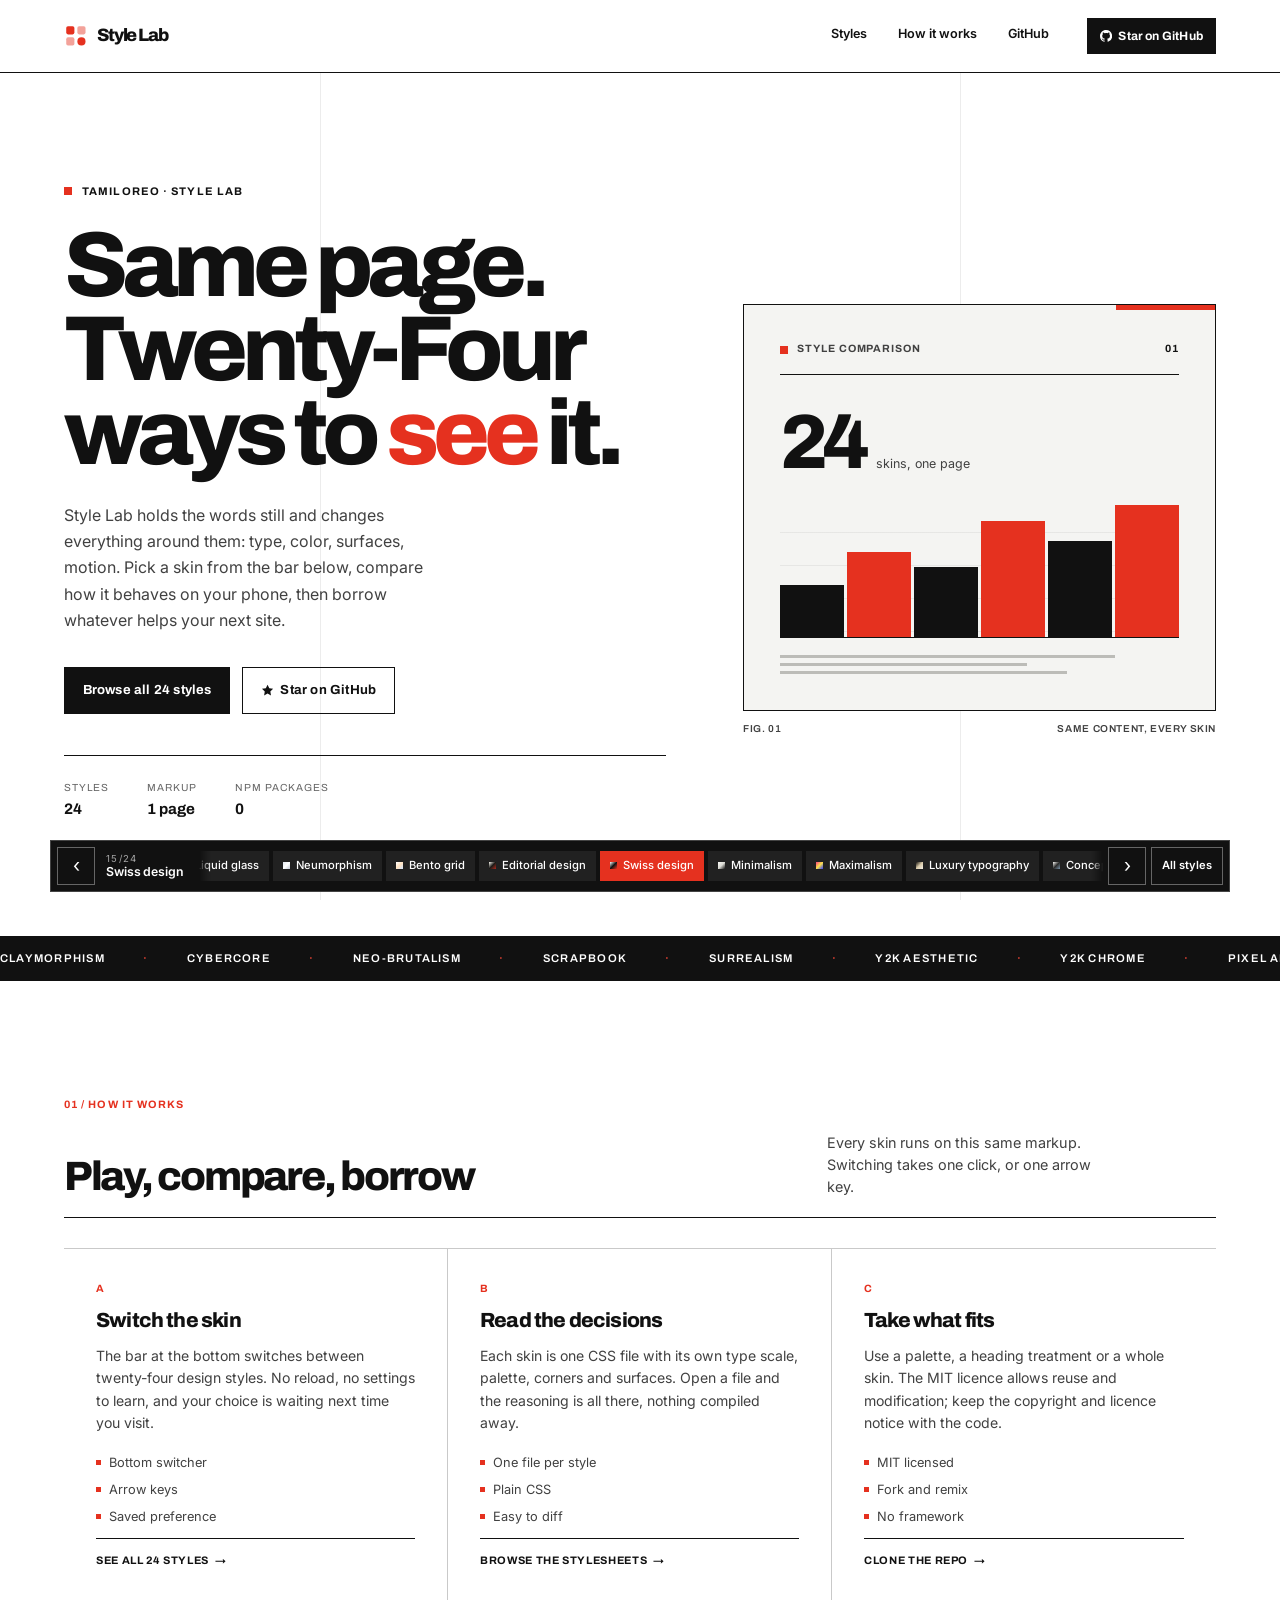
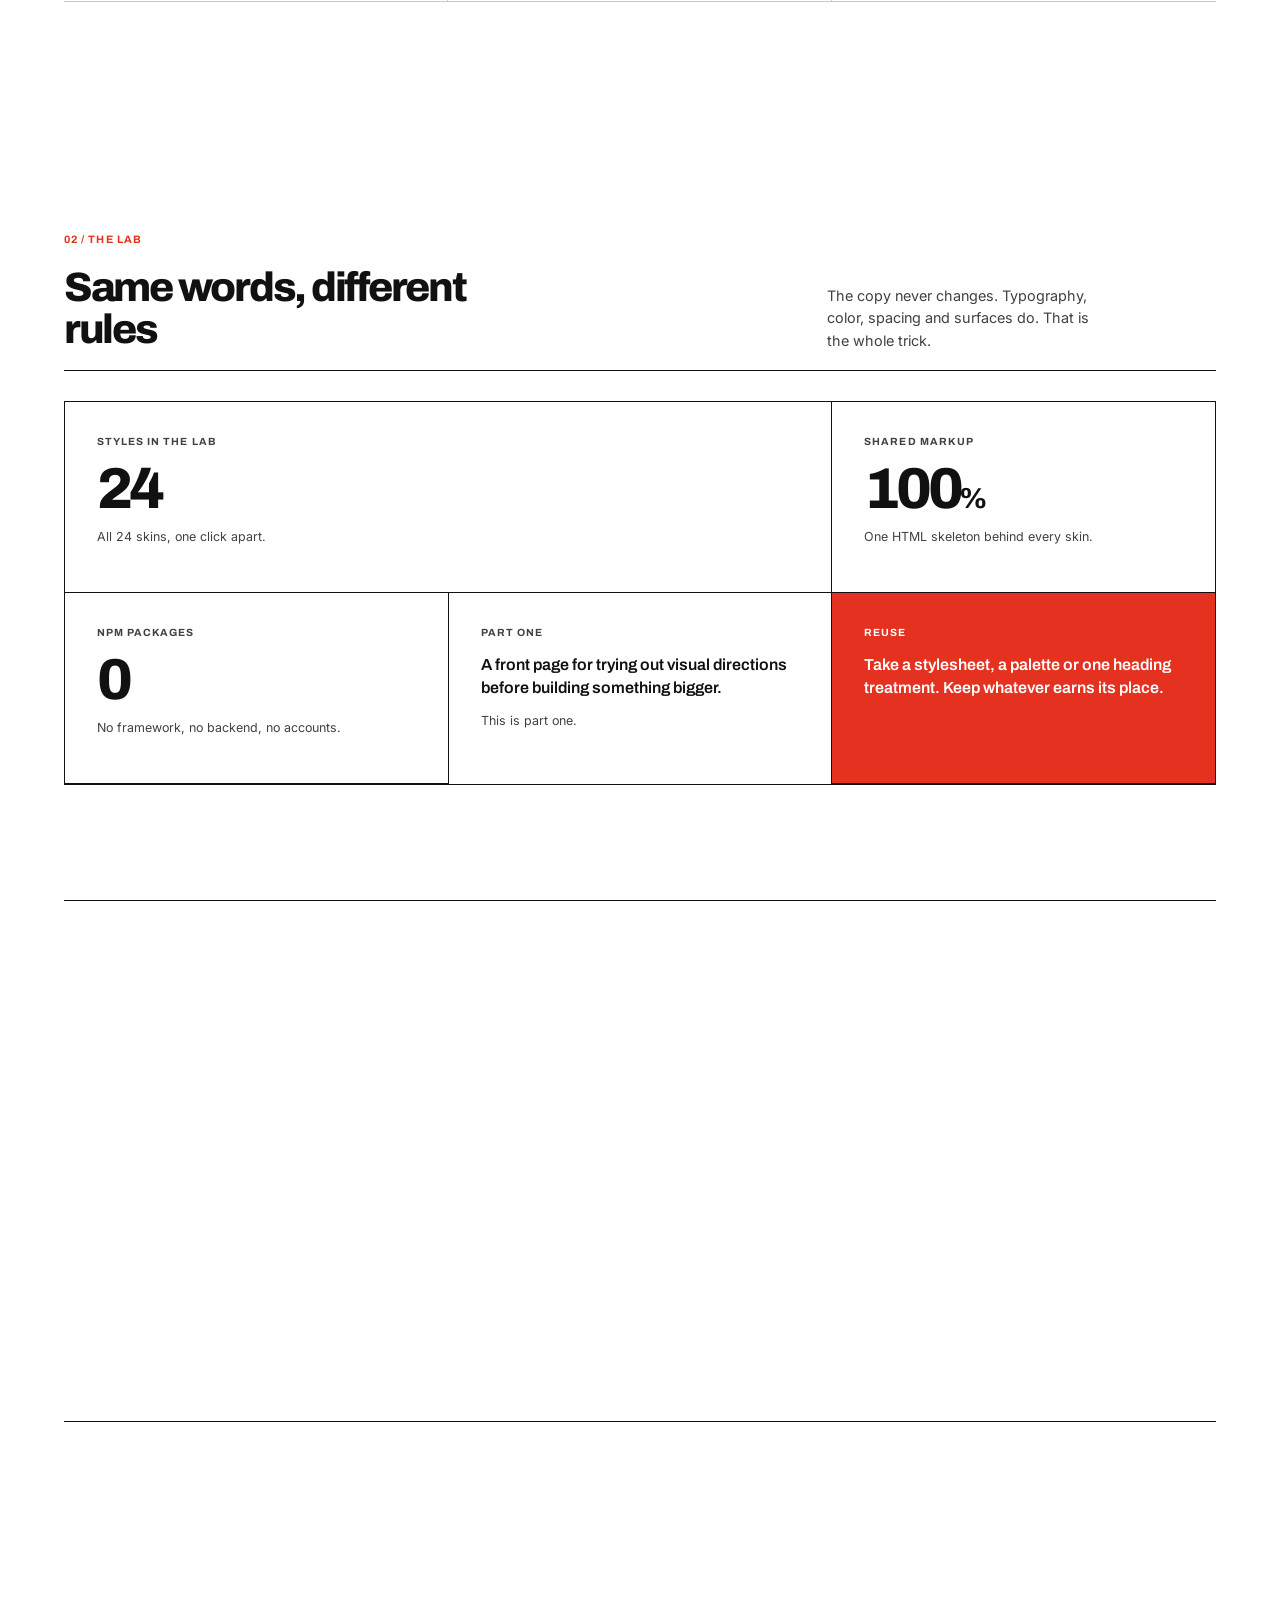
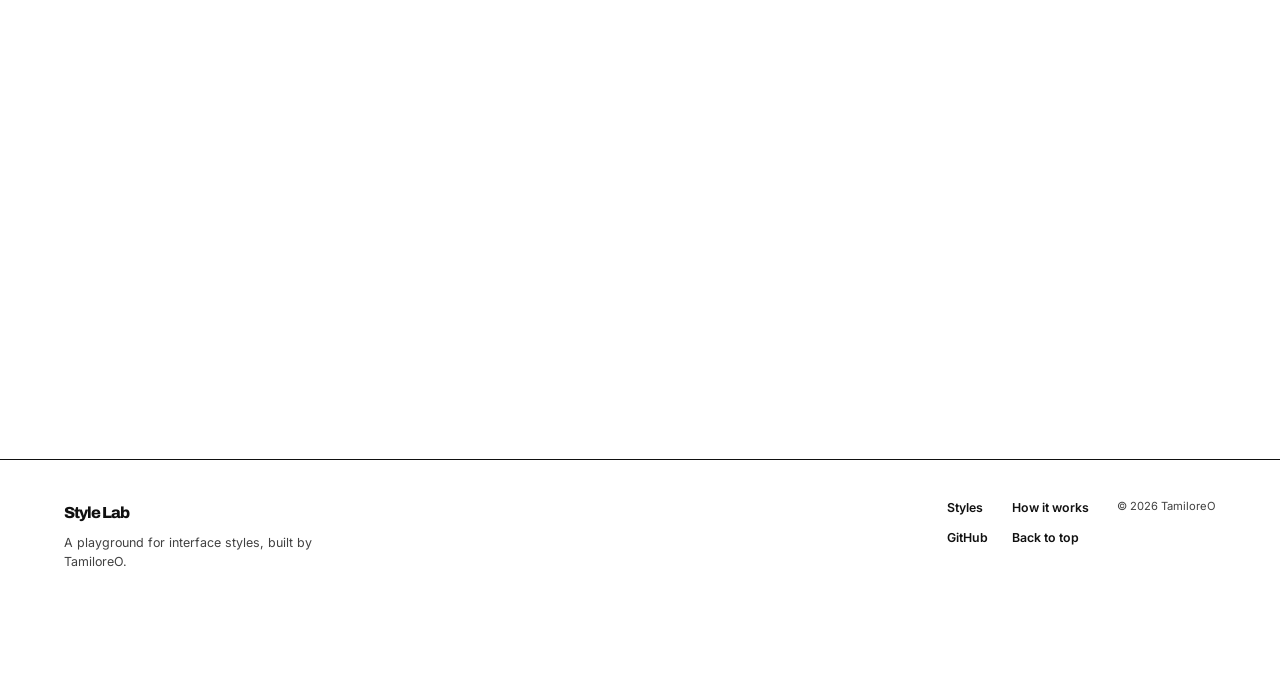
==== public/index.html @ 1cf73804 "Improve Claymorphism active-tab text contrast Use dark plum text on pale lavender and isolate the in" ====
<!doctype html>
<html lang="en" data-style="swiss">
  <head>
    <meta charset="utf-8" />
    <meta name="viewport" content="width=device-width, initial-scale=1" />
    <title>Style Lab by TamiloreO: one page in twenty-four styles</title>
    <meta
      name="description"
      content="Twenty-Four design styles applied to the same front page. Switch skins to compare type, color and layout, then borrow what works for your next site."
    />
    <link rel="canonical" href="https://tamiloreo.github.io/style-labs/" />
    <meta property="og:type" content="website" />
    <meta property="og:url" content="https://tamiloreo.github.io/style-labs/" />
    <meta property="og:title" content="Style Lab by TamiloreO" />
    <meta
      property="og:description"
      content="One page, twenty-four design styles. Compare them and find ideas for your next site."
    />
    <meta name="twitter:card" content="summary" />
    <meta name="twitter:title" content="TamiloreO’s Style Lab" />
    <meta name="twitter:description" content="One page, twenty-four styles. Play, compare, and find a direction for your next site." />
    <meta property="og:site_name" content="TamiloreO’s Style Lab" />
    <meta name="theme-color" content="#ffffff" />
    <link rel="preconnect" href="https://fonts.googleapis.com" />
    <link rel="preconnect" href="https://fonts.gstatic.com" crossorigin />
    <link rel="icon" href="favicon.svg" type="image/svg+xml" />
    <link rel="stylesheet" href="styles/base.css?v=a6765f553e" />
    <script src="boot.js?v=a6765f553e"></script>
    <script src="registry.js?v=a6765f553e"></script>
    <noscript><link rel="stylesheet" href="styles/swiss.css?v=a6765f553e" /></noscript>
    <link rel="stylesheet" href="styles/controls.css?v=a6765f553e" />
  </head>
  <body>
    <a class="skip-link" href="#main">Skip to content</a>

    <div class="decor" aria-hidden="true">
      <span class="decor__a"></span>
      <span class="decor__b"></span>
      <span class="decor__c"></span>
      <span class="decor__d"></span>
    </div>

    <header class="site-header">
      <div class="wrap site-header__inner">
        <a class="brand" href="#top" aria-label="Style Lab by TamiloreO, home">
          <span class="brand__mark" aria-hidden="true">
            <svg viewBox="0 0 32 32" fill="none" aria-hidden="true">
              <rect x="3" y="3" width="11" height="11" rx="2.4" fill="currentColor" />
              <rect x="18" y="3" width="11" height="11" rx="2.4" fill="currentColor" opacity="0.45" />
              <rect x="3" y="18" width="11" height="11" rx="2.4" fill="currentColor" opacity="0.45" />
              <rect x="18" y="18" width="11" height="11" rx="5.5" fill="currentColor" />
            </svg>
          </span>
          <span class="brand__word">Style Lab</span>
        </a>

        <nav class="site-nav" aria-label="Primary">
          <a href="#work">Styles</a>
          <a href="#studio">How it works</a>
          <a href="https://github.com/TamiloreO/style-labs" target="_blank" rel="noopener noreferrer">GitHub</a>
        </nav>

        <a
          class="btn btn--sm site-header__cta"
          href="https://github.com/TamiloreO/style-labs"
          target="_blank"
          rel="noopener noreferrer"
        >
          <svg class="icon" viewBox="0 0 16 16" fill="currentColor" aria-hidden="true">
            <path d="M8 0C3.58 0 0 3.58 0 8a8 8 0 0 0 5.47 7.59c.4.07.55-.17.55-.38 0-.19-.01-.82-.01-1.49-2.01.37-2.53-.49-2.69-.94-.09-.23-.48-.94-.82-1.13-.28-.15-.68-.52-.01-.53.63-.01 1.08.58 1.23.82.72 1.21 1.87.87 2.33.66.07-.52.28-.87.51-1.07-1.78-.2-3.64-.89-3.64-3.95 0-.87.31-1.59.82-2.15-.08-.2-.36-1.02.08-2.12 0 0 .67-.21 2.2.82a7.4 7.4 0 0 1 2-.27c.68 0 1.36.09 2 .27 1.53-1.04 2.2-.82 2.2-.82.44 1.1.16 1.92.08 2.12.51.56.82 1.27.82 2.15 0 3.07-1.87 3.75-3.65 3.95.29.25.54.73.54 1.48 0 1.07-.01 1.93-.01 2.2 0 .21.15.46.55.38A8.01 8.01 0 0 0 16 8c0-4.42-3.58-8-8-8Z" />
          </svg>
          Star on GitHub
        </a>

        <button class="nav-toggle" type="button" aria-expanded="false" aria-controls="mobile-nav">
          <span aria-hidden="true"></span>
          <span class="nav-toggle__text">Menu</span>
        </button>
      </div>

      <div class="mobile-nav" id="mobile-nav" hidden>
        <a href="#work">Styles</a>
        <a href="#studio">How it works</a>
        <a href="https://github.com/TamiloreO/style-labs" target="_blank" rel="noopener noreferrer">GitHub</a>
        <a href="https://github.com/TamiloreO/style-labs" target="_blank" rel="noopener noreferrer">Star on GitHub</a>
      </div>
    </header>

    <main id="main">
      <section class="hero wrap" id="top">
        <div class="hero__copy">
          <p class="eyebrow">
            <span class="eyebrow__dot" aria-hidden="true"></span>
            TamiloreO · Style Lab
          </p>
          <h1 class="hero__title">
            Same page. Twenty-Four ways to <em>see</em> it.
          </h1>
          <p class="hero__lede">
            Style Lab holds the words still and changes everything around them: type, color,
            surfaces, motion. Pick a skin from the bar below, compare how it behaves on your
            phone, then borrow whatever helps your next site.
          </p>
          <div class="hero__actions">
            <button class="btn" type="button" data-open-sheet>Browse all 24 styles</button>
            <a
              class="btn btn--ghost"
              href="https://github.com/TamiloreO/style-labs"
              target="_blank"
              rel="noopener noreferrer"
            >
              <svg class="icon" viewBox="0 0 16 16" fill="currentColor" aria-hidden="true">
                <path d="M8 .9l2.1 4.3 4.7.7-3.4 3.3.8 4.7L8 11.7l-4.2 2.2.8-4.7L1.2 5.9l4.7-.7L8 .9Z" />
              </svg>
              Star on GitHub
            </a>
          </div>
          <dl class="hero__meta">
            <div><dt>Styles</dt><dd>24</dd></div>
            <div><dt>Markup</dt><dd>1 page</dd></div>
            <div><dt>npm packages</dt><dd>0</dd></div>
          </dl>
        </div>

        <figure class="hero__art">
          <div class="art">
            <div class="art__head">
              <span class="art__dot" aria-hidden="true"></span>
              <span class="art__label">Style comparison</span>
              <span class="art__num">01</span>
            </div>
            <div class="art__stat">
              <b>24</b>
              <span>skins, one page</span>
            </div>
            <div class="art__bars" aria-hidden="true">
              <i style="--h: 38%"></i>
              <i style="--h: 62%"></i>
              <i style="--h: 51%"></i>
              <i style="--h: 84%"></i>
              <i style="--h: 70%"></i>
              <i style="--h: 96%"></i>
            </div>
            <div class="art__list" aria-hidden="true">
              <span></span><span></span><span></span>
            </div>
          </div>
          <figcaption>Fig. 01 <span>Same content, every skin</span></figcaption>
        </figure>
      </section>

      <section class="ticker" aria-hidden="true">
        <div class="ticker__track">
          <div class="ticker__group">
            <span>Claymorphism</span><i aria-hidden="true">·</i>
            <span>Cybercore</span><i aria-hidden="true">·</i>
            <span>Neo-brutalism</span><i aria-hidden="true">·</i>
            <span>Scrapbook</span><i aria-hidden="true">·</i>
            <span>Surrealism</span><i aria-hidden="true">·</i>
            <span>Y2K aesthetic</span><i aria-hidden="true">·</i>
            <span>Y2K chrome</span><i aria-hidden="true">·</i>
            <span>Pixel art</span><i aria-hidden="true">·</i>
            <span>Synthwave</span><i aria-hidden="true">·</i>
            <span>Glassmorphism</span><i aria-hidden="true">·</i>
            <span>Liquid glass</span><i aria-hidden="true">·</i>
            <span>Neumorphism</span><i aria-hidden="true">·</i>
            <span>Bento grid</span><i aria-hidden="true">·</i>
            <span>Editorial design</span><i aria-hidden="true">·</i>
            <span>Swiss design</span><i aria-hidden="true">·</i>
            <span>Minimalism</span><i aria-hidden="true">·</i>
            <span>Maximalism</span><i aria-hidden="true">·</i>
            <span>Luxury typography</span><i aria-hidden="true">·</i>
            <span>Conceptual sketch</span><i aria-hidden="true">·</i>
            <span>Ethereal</span><i aria-hidden="true">·</i>
            <span>Bohemian</span><i aria-hidden="true">·</i>
            <span>Victorian</span><i aria-hidden="true">·</i>
            <span>Cyberpunk</span><i aria-hidden="true">·</i>
            <span>Wabi-sabi</span><i aria-hidden="true">·</i>
          </div>
          <div class="ticker__group">
            <span>Claymorphism</span><i aria-hidden="true">·</i>
            <span>Cybercore</span><i aria-hidden="true">·</i>
            <span>Neo-brutalism</span><i aria-hidden="true">·</i>
            <span>Scrapbook</span><i aria-hidden="true">·</i>
            <span>Surrealism</span><i aria-hidden="true">·</i>
            <span>Y2K aesthetic</span><i aria-hidden="true">·</i>
            <span>Y2K chrome</span><i aria-hidden="true">·</i>
            <span>Pixel art</span><i aria-hidden="true">·</i>
            <span>Synthwave</span><i aria-hidden="true">·</i>
            <span>Glassmorphism</span><i aria-hidden="true">·</i>
            <span>Liquid glass</span><i aria-hidden="true">·</i>
            <span>Neumorphism</span><i aria-hidden="true">·</i>
            <span>Bento grid</span><i aria-hidden="true">·</i>
            <span>Editorial design</span><i aria-hidden="true">·</i>
            <span>Swiss design</span><i aria-hidden="true">·</i>
            <span>Minimalism</span><i aria-hidden="true">·</i>
            <span>Maximalism</span><i aria-hidden="true">·</i>
            <span>Luxury typography</span><i aria-hidden="true">·</i>
            <span>Conceptual sketch</span><i aria-hidden="true">·</i>
            <span>Ethereal</span><i aria-hidden="true">·</i>
            <span>Bohemian</span><i aria-hidden="true">·</i>
            <span>Victorian</span><i aria-hidden="true">·</i>
            <span>Cyberpunk</span><i aria-hidden="true">·</i>
            <span>Wabi-sabi</span><i aria-hidden="true">·</i>
          </div>
        </div>
      </section>

      <section class="section wrap" id="work">
        <header class="section__head">
          <p class="section__index">01 / How it works</p>
          <h2 class="section__title">Play, compare, borrow</h2>
          <p class="section__note">
            Every skin runs on this same markup. Switching takes one click, or one arrow key.
          </p>
        </header>

        <div class="cards">
          <article class="card">
            <span class="card__index">A</span>
            <h3 class="card__title">Switch the skin</h3>
            <p class="card__body">
              The bar at the bottom switches between twenty-four design styles. No reload, no
              settings to learn, and your choice is waiting next time you visit.
            </p>
            <ul class="card__list">
              <li>Bottom switcher</li>
              <li>Arrow keys</li>
              <li>Saved preference</li>
            </ul>
            <a class="card__link" href="#style-rail" data-open-sheet>
              See all 24 styles <span aria-hidden="true">→</span>
            </a>
          </article>

          <article class="card">
            <span class="card__index">B</span>
            <h3 class="card__title">Read the decisions</h3>
            <p class="card__body">
              Each skin is one CSS file with its own type scale, palette, corners and surfaces.
              Open a file and the reasoning is all there, nothing compiled away.
            </p>
            <ul class="card__list">
              <li>One file per style</li>
              <li>Plain CSS</li>
              <li>Easy to diff</li>
            </ul>
            <a
              class="card__link"
              href="https://github.com/TamiloreO/style-labs/tree/main/src/styles"
              target="_blank"
              rel="noopener noreferrer"
            >
              Browse the stylesheets <span aria-hidden="true">→</span>
            </a>
          </article>

          <article class="card">
            <span class="card__index">C</span>
            <h3 class="card__title">Take what fits</h3>
            <p class="card__body">
              Use a palette, a heading treatment or a whole skin. The MIT licence allows reuse
              and modification; keep the copyright and licence notice with the code.
            </p>
            <ul class="card__list">
              <li>MIT licensed</li>
              <li>Fork and remix</li>
              <li>No framework</li>
            </ul>
            <a
              class="card__link"
              href="https://github.com/TamiloreO/style-labs"
              target="_blank"
              rel="noopener noreferrer"
            >
              Clone the repo <span aria-hidden="true">→</span>
            </a>
          </article>
        </div>
      </section>

      <section class="section wrap" id="studio">
        <header class="section__head">
          <p class="section__index">02 / The lab</p>
          <h2 class="section__title">Same words, different rules</h2>
          <p class="section__note">
            The copy never changes. Typography, color, spacing and surfaces do. That is the
            whole trick.
          </p>
        </header>

        <div class="bento">
          <article class="tile tile--wide">
            <p class="tile__label">Styles in the lab</p>
            <p class="tile__figure">24</p>
            <p class="tile__note">All 24 skins, one click apart.</p>
          </article>
          <article class="tile">
            <p class="tile__label">Shared markup</p>
            <p class="tile__figure">100<span>%</span></p>
            <p class="tile__note">One HTML skeleton behind every skin.</p>
          </article>
          <article class="tile">
            <p class="tile__label">npm packages</p>
            <p class="tile__figure">0</p>
            <p class="tile__note">No framework, no backend, no accounts.</p>
          </article>
          <article class="tile tile--tall">
            <p class="tile__label">Part one</p>
            <p class="tile__quote">
              A front page for trying out visual directions before building something bigger.
            </p>
            <p class="tile__note">This is part one.</p>
          </article>
          <article class="tile tile--accent">
            <p class="tile__label">Reuse</p>
            <p class="tile__quote">
              Take a stylesheet, a palette or one heading treatment. Keep whatever earns its
              place.
            </p>
          </article>
        </div>
      </section>

      <section class="quote wrap" id="journal">
        <p class="quote__text">
          A screenshot shows one moment. Here, you can resize the page, press the buttons,
          and see how each design behaves before choosing a direction.
        </p>
        <footer class="quote__cite">
          <span class="quote__avatar" aria-hidden="true"></span>
          <span><b>Why Style Lab exists</b> Try the design, not just the screenshot</span>
        </footer>
      </section>

      <section class="closing wrap" id="contact">
        <div class="closing__inner">
          <p class="closing__eyebrow">03 / Next</p>
          <h2 class="closing__title">Found a direction you like?</h2>
          <p class="closing__body">
            Take the CSS, keep what works, delete the rest. If it saved you time, a star helps
            other people find it.
          </p>
          <div class="closing__actions">
            <a
              class="btn"
              href="https://github.com/TamiloreO/style-labs"
              target="_blank"
              rel="noopener noreferrer"
            >
              <svg class="icon" viewBox="0 0 16 16" fill="currentColor" aria-hidden="true">
                <path d="M8 0C3.58 0 0 3.58 0 8a8 8 0 0 0 5.47 7.59c.4.07.55-.17.55-.38 0-.19-.01-.82-.01-1.49-2.01.37-2.53-.49-2.69-.94-.09-.23-.48-.94-.82-1.13-.28-.15-.68-.52-.01-.53.63-.01 1.08.58 1.23.82.72 1.21 1.87.87 2.33.66.07-.52.28-.87.51-1.07-1.78-.2-3.64-.89-3.64-3.95 0-.87.31-1.59.82-2.15-.08-.2-.36-1.02.08-2.12 0 0 .67-.21 2.2.82a7.4 7.4 0 0 1 2-.27c.68 0 1.36.09 2 .27 1.53-1.04 2.2-.82 2.2-.82.44 1.1.16 1.92.08 2.12.51.56.82 1.27.82 2.15 0 3.07-1.87 3.75-3.65 3.95.29.25.54.73.54 1.48 0 1.07-.01 1.93-.01 2.2 0 .21.15.46.55.38A8.01 8.01 0 0 0 16 8c0-4.42-3.58-8-8-8Z" />
              </svg>
              Star on GitHub
            </a>
            <a class="btn btn--ghost" href="#top">Back to top</a>
          </div>
        </div>
      </section>
    </main>

    <footer class="site-footer">
      <div class="wrap site-footer__inner">
        <div class="site-footer__brand">
          <span class="brand__word">Style Lab</span>
          <p>A playground for interface styles, built by TamiloreO.</p>
        </div>
        <nav class="site-footer__nav" aria-label="Footer">
          <a href="#work">Styles</a>
          <a href="#studio">How it works</a>
          <a href="https://github.com/TamiloreO/style-labs" target="_blank" rel="noopener noreferrer">GitHub</a>
          <a href="#top">Back to top</a>
        </nav>
        <p class="site-footer__legal">© 2026 TamiloreO</p>
      </div>
    </footer>

    <nav class="switcher" id="switcher" aria-label="Design style">
      <div class="switcher__bar">
        <button class="switcher__arrow" id="prev-style" type="button" aria-label="Previous style">
          <span aria-hidden="true">‹</span>
        </button>

        <div class="switcher__current" aria-live="polite" aria-atomic="true">
          <span class="switcher__count" id="style-count">01/24</span>
          <span class="switcher__name" id="style-name">Swiss design</span>
        </div>

        <div class="switcher__rail" id="style-rail" role="group" aria-label="All styles"></div>

        <button class="switcher__arrow" id="next-style" type="button" aria-label="Next style">
          <span aria-hidden="true">›</span>
        </button>

        <button class="switcher__all" id="open-sheet" type="button" aria-expanded="false" aria-controls="style-sheet">
          All styles
        </button>
      </div>
    </nav>

    <div class="sheet" id="style-sheet" hidden>
      <div class="sheet__scrim" data-close-sheet></div>
      <div class="sheet__panel" role="dialog" aria-modal="true" aria-labelledby="sheet-title">
        <header class="sheet__head">
          <div>
            <p class="sheet__eyebrow">TamiloreO · Style Lab</p>
            <h2 class="sheet__title" id="sheet-title">Twenty-Four directions, one page</h2>
          </div>
          <button class="sheet__close" type="button" data-close-sheet aria-label="Close style list">×</button>
        </header>
        <div class="sheet__grid" id="style-grid"></div>
        <footer class="sheet__foot">
          <p>Explore the styles, then see how they are built on GitHub.</p>
          <a
            class="btn btn--sm"
            href="https://github.com/TamiloreO/style-labs"
            target="_blank"
            rel="noopener noreferrer"
          >
            <svg class="icon" viewBox="0 0 16 16" fill="currentColor" aria-hidden="true">
              <path d="M8 0C3.58 0 0 3.58 0 8a8 8 0 0 0 5.47 7.59c.4.07.55-.17.55-.38 0-.19-.01-.82-.01-1.49-2.01.37-2.53-.49-2.69-.94-.09-.23-.48-.94-.82-1.13-.28-.15-.68-.52-.01-.53.63-.01 1.08.58 1.23.82.72 1.21 1.87.87 2.33.66.07-.52.28-.87.51-1.07-1.78-.2-3.64-.89-3.64-3.95 0-.87.31-1.59.82-2.15-.08-.2-.36-1.02.08-2.12 0 0 .67-.21 2.2.82a7.4 7.4 0 0 1 2-.27c.68 0 1.36.09 2 .27 1.53-1.04 2.2-.82 2.2-.82.44 1.1.16 1.92.08 2.12.51.56.82 1.27.82 2.15 0 3.07-1.87 3.75-3.65 3.95.29.25.54.73.54 1.48 0 1.07-.01 1.93-.01 2.2 0 .21.15.46.55.38A8.01 8.01 0 0 0 16 8c0-4.42-3.58-8-8-8Z" />
            </svg>
            Star on GitHub
          </a>
        </footer>
      </div>
    </div>

    <script src="app.js?v=a6765f553e" defer></script>
    <script src="ripple.js?v=a6765f553e" defer></script>
  </body>
</html>
---- public/styles/base.css ----
:root{--bg:#f7f6f2;--bg-2:#ffffff;--ink:#14140f;--ink-2:#5c5b53;--ink-3:#8b8981;--line:#dedbd2;--surface:#ffffff;--surface-2:#f0eee7;--accent:#14140f;--accent-2:#c8452b;--on-accent:#ffffff;--radius:2px;--radius-sm:2px;--radius-lg:2px;--border-w:1px;--shadow:none;--card-shadow:none;--font-display:"Archivo","Helvetica Neue",Arial,sans-serif;--font-text:"Inter",system-ui,-apple-system,sans-serif;--font-label:"Archivo","Helvetica Neue",Arial,sans-serif;--display-weight:600;--display-wght:620;--display-lh:0.98;--display-track:-0.025em;--display-case:none;--display-size:clamp(2.6rem,6.4vw,5.1rem);--body-size:clamp(1rem,0.5vw + 0.9rem,1.09rem);--label-track:0.14em;--label-case:uppercase;--label-size:0.72rem;--label-weight:600;--maxw:1180px;--pad:clamp(18px,4vw,44px);--section-y:clamp(56px,8vw,112px);--gap:clamp(16px,2.2vw,28px);--btn-radius:2px;--btn-border:1px solid var(--ink);--btn-bg:var(--ink);--btn-ink:var(--on-accent);--btn-pad:0.95em 1.6em;--btn-weight:600;--btn-track:0;--btn-case:none;--btn-shadow:none;--card-pad:clamp(20px,2.4vw,30px);--tile-radius:var(--radius);--sw-bg:rgba(14,14,14,0.9);--sw-ink:#f4f2ec;--sw-line:rgba(255,255,255,0.16);--sw-active-bg:#f4f2ec;--sw-active-ink:#101010;--sw-radius:999px;--sw-font:"Inter",system-ui,sans-serif;--sw-blur:18px;--swatch-1:#e6e2d8;--swatch-2:#9d9a90;--swatch-3:#14140f;--grid-line:rgba(0,0,0,0.07);--ease:cubic-bezier(0.22,0.61,0.36,1);}*,*::before,*::after{box-sizing:border-box;}html{-webkit-text-size-adjust:100%;scroll-behavior:smooth;}body{margin:0;background:var(--bg);color:var(--ink);font-family:var(--font-text);font-size:var(--body-size);line-height:1.6;padding-bottom:calc(78px + env(safe-area-inset-bottom,0px));-webkit-font-smoothing:antialiased;overflow-x:hidden;transition:background-color 220ms var(--ease),color 220ms var(--ease);}img,svg{display:block;max-width:100%;}button{font:inherit;color:inherit;}a{color:inherit;}:focus-visible{outline:2px solid var(--accent-2);outline-offset:3px;}.skip-link{position:absolute;left:-9999px;top:0;z-index:200;background:var(--ink);color:var(--bg);padding:10px 16px;}.skip-link:focus{left:12px;top:12px;}.wrap{width:min(100% - (var(--pad) * 2),var(--maxw));margin-inline:auto;}.decor{position:fixed;inset:0;pointer-events:none;z-index:0;overflow:hidden;}.decor__a,.decor__b,.decor__c,.decor__d{position:absolute;display:none;}main,.site-header,.site-footer{position:relative;z-index:1;}.liquid-field{position:fixed;inset:0;display:block;width:100%;height:100%;z-index:0;pointer-events:none;opacity:0;visibility:hidden;mix-blend-mode:overlay;transform:translateZ(0);transition:opacity 700ms ease;}[data-style="liquid-glass"] .liquid-field{opacity:0.92;visibility:visible;}.site-header{position:relative;padding-block:clamp(14px,2vw,22px);border-bottom:var(--border-w) solid var(--line);background:color-mix(in srgb,var(--bg) 82%,transparent);backdrop-filter:blur(10px);z-index:30;}.site-header__inner{display:flex;align-items:center;gap:clamp(14px,3vw,34px);}.brand{display:inline-flex;align-items:center;gap:10px;text-decoration:none;margin-right:auto;}.brand__mark{width:1.5em;height:1.5em;display:grid;place-items:center;color:var(--accent);}.brand__mark svg{width:100%;height:100%;}.brand__word{font-family:var(--font-display);font-weight:700;font-size:1.16rem;letter-spacing:-0.02em;line-height:1;}.site-nav{display:flex;align-items:center;gap:clamp(14px,2vw,26px);font-size:0.92rem;}.site-nav a,.site-footer__nav a{text-decoration:none;position:relative;padding-bottom:2px;}.site-nav a::after,.site-footer__nav a::after{content:"";position:absolute;left:0;right:0;bottom:0;height:1px;background:currentColor;transform:scaleX(0);transform-origin:left;transition:transform 220ms var(--ease);}.site-nav a:hover::after,.site-footer__nav a:hover::after{transform:scaleX(1);}.site-nav a:hover,.site-footer__nav a:hover,.card__link:hover{text-decoration:none;opacity:0.86;}.nav-toggle{display:none;align-items:center;gap:8px;background:none;border:1px solid var(--line);border-radius:var(--btn-radius);padding:8px 12px;cursor:pointer;font-size:0.82rem;}.mobile-nav{display:none;flex-direction:column;gap:2px;padding:10px var(--pad) 16px;border-top:1px solid var(--line);background:var(--bg);}.mobile-nav a{text-decoration:none;padding:10px 0;font-family:var(--font-display);font-size:1.1rem;border-bottom:1px solid var(--line);}.btn{display:inline-flex;align-items:center;justify-content:center;gap:0.5em;padding:var(--btn-pad);border:var(--btn-border);border-radius:var(--btn-radius);background:var(--btn-bg);color:var(--btn-ink);font-family:var(--font-label);font-weight:var(--btn-weight);font-size:0.88rem;letter-spacing:var(--btn-track);text-align:center;text-transform:var(--btn-case);text-decoration:none;cursor:pointer;box-shadow:var(--btn-shadow);transition:transform 160ms var(--ease),box-shadow 160ms var(--ease),background-color 160ms var(--ease),color 160ms var(--ease);will-change:transform;}.btn:hover{transform:translateY(-1px);}.btn:active{transform:translateY(1px);}.btn--ghost{background:transparent;color:var(--ink);}.btn--sm{padding:0.6em 1.1em;font-size:0.8rem;}.hero{display:grid;grid-template-columns:1.05fr 0.95fr;gap:clamp(24px,5vw,64px);align-items:center;padding-block:clamp(38px,6vw,84px) var(--section-y);}.eyebrow{display:inline-flex;align-items:center;gap:0.6em;margin:0 0 clamp(14px,2vw,22px);font-family:var(--font-label);font-size:var(--label-size);font-weight:var(--label-weight);letter-spacing:var(--label-track);text-transform:var(--label-case);color:var(--ink-2);}.eyebrow__dot{width:0.55em;height:0.55em;border-radius:50%;background:var(--accent-2);flex:none;}.hero__title{margin:0 0 clamp(16px,2.2vw,26px);font-family:var(--font-display);font-weight:var(--display-weight);font-size:var(--display-size);line-height:var(--display-lh);letter-spacing:var(--display-track);text-transform:var(--display-case);text-wrap:balance;}.hero__title em{font-style:italic;font-weight:inherit;}.hero__lede{margin:0 0 clamp(22px,3vw,34px);max-width:40ch;color:var(--ink-2);font-size:clamp(1rem,0.35vw + 0.95rem,1.14rem);}.hero__actions{display:flex;flex-wrap:wrap;gap:12px;margin-bottom:clamp(26px,3.5vw,40px);}.hero__meta{display:flex;flex-wrap:wrap;gap:clamp(18px,3vw,40px);margin:0;padding-top:clamp(16px,2vw,24px);border-top:var(--border-w) solid var(--line);}.hero__meta div{display:grid;gap:2px;}.hero__meta dt{font-family:var(--font-label);font-size:0.68rem;letter-spacing:var(--label-track);text-transform:uppercase;color:var(--ink-3);}.hero__meta dd{margin:0;font-family:var(--font-display);font-size:1.02rem;font-weight:600;}.hero__art{margin:0;position:relative;}.art{position:relative;border:var(--border-w) solid var(--line);border-radius:var(--radius-lg);background:var(--surface);box-shadow:var(--card-shadow);padding:clamp(18px,2.2vw,26px);overflow:hidden;}.art__head{display:flex;align-items:center;gap:10px;padding-bottom:14px;border-bottom:var(--border-w) solid var(--line);}.art__dot{width:9px;height:9px;border-radius:50%;background:var(--accent-2);flex:none;}.art__label{font-family:var(--font-label);font-size:0.72rem;letter-spacing:0.08em;text-transform:uppercase;color:var(--ink-2);}.art__num{margin-left:auto;font-family:var(--font-label);font-size:0.72rem;color:var(--ink-3);}.art__stat{display:flex;align-items:baseline;gap:10px;padding-block:clamp(16px,2.4vw,26px) clamp(10px,1.4vw,16px);flex-wrap:wrap;}.art__stat b{font-family:var(--font-display);font-size:clamp(2.4rem,4.4vw,3.4rem);font-weight:var(--display-weight);letter-spacing:-0.03em;line-height:1;}.art__stat span{font-size:0.82rem;color:var(--ink-2);}.art__bars{display:flex;align-items:flex-end;gap:clamp(6px,1vw,12px);height:clamp(84px,12vw,132px);padding-top:8px;}.art__bars i{flex:1;height:var(--h,50%);border-radius:var(--radius-sm);background:var(--accent);opacity:0.86;transition:height 420ms var(--ease);}.art__bars i:nth-child(2n){background:var(--accent-2);opacity:0.9;}.art__list{display:grid;gap:8px;margin-top:clamp(14px,2vw,20px);}.art__list span{display:block;height:7px;border-radius:999px;background:var(--surface-2);}.art__list span:nth-child(1){width:84%;}.art__list span:nth-child(2){width:62%;}.art__list span:nth-child(3){width:72%;}.hero__art figcaption{display:flex;justify-content:space-between;gap:12px;margin-top:12px;font-family:var(--font-label);font-size:0.7rem;letter-spacing:0.06em;text-transform:uppercase;color:var(--ink-3);}.ticker{border-block:var(--border-w) solid var(--line);overflow:hidden;padding-block:12px;}.ticker__track{display:flex;width:max-content;animation:ticker 38s linear infinite;}.ticker__group{display:flex;align-items:center;gap:clamp(18px,3vw,40px);padding-right:clamp(18px,3vw,40px);font-family:var(--font-label);font-size:0.78rem;letter-spacing:var(--label-track);text-transform:uppercase;white-space:nowrap;color:var(--ink-2);}.ticker__group i{color:var(--accent-2);font-style:normal;}@keyframes ticker{from{transform:translate3d(0,0,0);}to{transform:translate3d(-50%,0,0);}}.section{padding-block:var(--section-y);scroll-margin-top:24px;}.section__head{display:grid;grid-template-columns:minmax(0,1.4fr) minmax(0,1fr);gap:clamp(14px,3vw,48px);align-items:end;margin-bottom:clamp(28px,4vw,52px);padding-bottom:clamp(16px,2vw,24px);border-bottom:var(--border-w) solid var(--line);}.section__index{grid-column:1 / -1;margin:0;font-family:var(--font-label);font-size:var(--label-size);letter-spacing:var(--label-track);text-transform:var(--label-case);color:var(--ink-3);}.section__title{margin:0;font-family:var(--font-display);font-weight:var(--display-weight);font-size:clamp(1.7rem,3.2vw,2.7rem);line-height:1.04;letter-spacing:var(--display-track);}.section__note{margin:0;color:var(--ink-2);font-size:0.95rem;max-width:34ch;}.cards{display:grid;grid-template-columns:repeat(auto-fit,minmax(min(100%,260px),1fr));gap:var(--gap);}.card{position:relative;display:flex;flex-direction:column;gap:10px;padding:var(--card-pad);border:var(--border-w) solid var(--line);border-radius:var(--radius);background:var(--surface);box-shadow:var(--card-shadow);transition:transform 220ms var(--ease),box-shadow 220ms var(--ease);}.card__index{font-family:var(--font-label);font-size:0.7rem;letter-spacing:0.16em;color:var(--accent-2);}.card__title{margin:0;font-family:var(--font-display);font-size:1.32rem;font-weight:600;line-height:1.16;letter-spacing:-0.01em;}.card__body{margin:0;color:var(--ink-2);font-size:0.94rem;}.card__list{list-style:none;margin:6px 0 0;padding:0;display:grid;gap:6px;font-size:0.86rem;color:var(--ink-2);}.card__list li{display:flex;align-items:center;gap:8px;}.card__list li::before{content:"";width:5px;height:5px;background:var(--accent-2);border-radius:50%;flex:none;}.card__link{margin-top:auto;padding-top:14px;display:inline-flex;align-items:center;gap:6px;font-family:var(--font-label);font-size:0.78rem;letter-spacing:0.06em;text-transform:uppercase;text-decoration:none;border-top:var(--border-w) solid var(--line);}.card__link span{transition:transform 200ms var(--ease);}.card__link:hover span{transform:translateX(4px);}.bento{display:grid;grid-template-columns:repeat(6,minmax(0,1fr));gap:var(--gap);}.tile{grid-column:span 2;display:flex;flex-direction:column;gap:10px;padding:var(--card-pad);border:var(--border-w) solid var(--line);border-radius:var(--tile-radius);background:var(--surface);box-shadow:var(--card-shadow);min-height:168px;}.tile--wide{grid-column:span 4;}.tile--tall{grid-row:span 2;}.tile--accent{background:var(--surface-2);}.tile__label{margin:0;font-family:var(--font-label);font-size:0.68rem;letter-spacing:var(--label-track);text-transform:uppercase;color:var(--ink-3);}.tile__figure{margin:0;font-family:var(--font-display);font-size:clamp(2.4rem,4.6vw,3.6rem);font-weight:var(--display-weight);line-height:0.92;letter-spacing:-0.03em;}.tile__figure span{font-size:0.5em;}.tile__note{margin:0;font-size:0.82rem;color:var(--ink-2);}.tile__quote{margin:0;font-family:var(--font-display);font-size:1.06rem;line-height:1.36;}.quote{padding-block:var(--section-y);border-block:var(--border-w) solid var(--line);text-align:center;display:grid;justify-items:center;gap:clamp(20px,3vw,32px);}.quote__text{margin:0;max-width:26ch;font-family:var(--font-display);font-weight:var(--display-weight);font-size:clamp(1.5rem,3.4vw,2.6rem);line-height:1.14;letter-spacing:var(--display-track);text-wrap:balance;}.quote__cite{display:inline-flex;align-items:center;gap:12px;font-size:0.86rem;color:var(--ink-2);}.quote__cite b{color:var(--ink);font-weight:600;}.quote__avatar{width:34px;height:34px;border-radius:50%;background:var(--accent-2);flex:none;}.closing{padding-block:var(--section-y);}.closing__inner{display:grid;gap:12px;justify-items:start;padding:clamp(28px,4vw,56px);border:var(--border-w) solid var(--line);border-radius:var(--radius);background:var(--surface);box-shadow:var(--card-shadow);}.closing__eyebrow{margin:0;font-family:var(--font-label);font-size:var(--label-size);letter-spacing:var(--label-track);text-transform:var(--label-case);color:var(--ink-3);}.closing__title{margin:0;font-family:var(--font-display);font-weight:var(--display-weight);font-size:clamp(1.9rem,4.4vw,3.4rem);line-height:1;letter-spacing:var(--display-track);}.closing__body{margin:0;color:var(--ink-2);}.closing__actions{display:flex;flex-wrap:wrap;gap:12px;margin-top:12px;}.site-footer{border-top:var(--border-w) solid var(--line);padding-block:clamp(28px,4vw,44px);}.site-footer__inner{display:grid;grid-template-columns:1.4fr auto auto;gap:clamp(18px,3vw,48px);align-items:start;}.site-footer__brand .brand__word{font-size:1.1rem;}.site-footer__brand p{margin:8px 0 0;font-size:0.84rem;color:var(--ink-2);max-width:32ch;}.site-footer__nav{display:grid;gap:8px;font-size:0.86rem;justify-items:start;}.site-footer__legal{margin:0;font-size:0.78rem;color:var(--ink-3);text-align:right;}.switcher{position:fixed;inset:auto 0 0 0;z-index:80;padding:10px clamp(10px,2vw,22px) calc(10px + env(safe-area-inset-bottom,0px));pointer-events:none;}.switcher__bar{pointer-events:auto;display:flex;align-items:center;gap:6px;max-width:min(100%,1180px);margin-inline:auto;padding:7px 8px;border:1px solid var(--sw-line);border-radius:var(--sw-radius);background:var(--sw-bg);color:var(--sw-ink);backdrop-filter:blur(var(--sw-blur));-webkit-backdrop-filter:blur(var(--sw-blur));font-family:var(--sw-font);box-shadow:0 10px 40px rgba(0,0,0,0.24);}.switcher__arrow{flex:none;width:32px;height:32px;display:grid;place-items:center;border-radius:var(--sw-radius);border:1px solid var(--sw-line);background:transparent;color:inherit;cursor:pointer;font-size:1.05rem;line-height:1;transition:background-color 140ms var(--ease);}.switcher__arrow:hover{background:rgba(255,255,255,0.12);}.switcher__current{flex:none;display:grid;gap:1px;padding-inline:6px 10px;min-width:96px;max-width:168px;line-height:1.15;}.switcher__count{font-size:0.62rem;letter-spacing:0.14em;opacity:0.62;}.switcher__name{font-size:0.84rem;font-weight:600;letter-spacing:-0.01em;white-space:nowrap;overflow:hidden;text-overflow:ellipsis;}.switcher__rail{display:flex;align-items:center;gap:5px;overflow-x:auto;scrollbar-width:none;flex:1;padding:2px;scroll-snap-type:x proximity;mask-image:linear-gradient(90deg,transparent,#000 12px,#000 calc(100% - 12px),transparent);}.switcher__rail::-webkit-scrollbar{display:none;}.chip{flex:none;scroll-snap-align:center;display:inline-flex;align-items:center;gap:6px;padding:7px 11px;border-radius:inherit;border:1px solid transparent;background:rgba(255,255,255,0.07);color:inherit;font-family:inherit;font-size:0.76rem;font-weight:500;line-height:1;cursor:pointer;white-space:nowrap;transition:background-color 140ms var(--ease),color 140ms var(--ease);}.chip:hover{background:rgba(255,255,255,0.16);}.chip[aria-pressed="true"]{background:var(--sw-active-bg);color:var(--sw-active-ink);}.chip__dot{width:7px;height:7px;border-radius:50%;background:linear-gradient(135deg,var(--swatch-1),var(--swatch-2),var(--swatch-3));flex:none;}.switcher__all{flex:none;padding:8px 12px;border-radius:var(--sw-radius);border:1px solid var(--sw-line);background:transparent;color:inherit;font-family:inherit;font-size:0.76rem;font-weight:600;cursor:pointer;white-space:nowrap;transition:background-color 140ms var(--ease);}.switcher__all:hover{background:rgba(255,255,255,0.12);}.sheet{position:fixed;inset:0;z-index:90;display:grid;align-items:end;}.sheet[hidden]{display:none;}.sheet__scrim{position:absolute;inset:0;background:rgba(8,8,8,0.55);backdrop-filter:blur(3px);animation:fade 180ms var(--ease);}.sheet__panel{position:relative;max-width:min(100%,1180px);max-height:82vh;overflow:auto;margin-inline:auto;width:100%;background:var(--bg-2);color:var(--ink);border-top-left-radius:18px;border-top-right-radius:18px;padding:clamp(20px,3vw,34px);box-shadow:0 -20px 60px rgba(0,0,0,0.3);animation:sheetUp 260ms var(--ease);}.sheet__head{display:flex;align-items:start;justify-content:space-between;gap:16px;margin-bottom:clamp(16px,2.4vw,26px);}.sheet__eyebrow{margin:0 0 4px;font-family:var(--font-label);font-size:0.66rem;letter-spacing:0.16em;text-transform:uppercase;color:var(--ink-3);}.sheet__title{margin:0;font-family:var(--font-display);font-size:clamp(1.18rem,2.4vw,1.7rem);font-weight:var(--display-weight);letter-spacing:-0.02em;line-height:1.1;}.sheet__close{flex:none;width:38px;height:38px;border-radius:50%;border:1px solid var(--line);background:transparent;font-size:1.3rem;line-height:1;cursor:pointer;color:var(--ink-2);}.sheet__grid{display:grid;grid-template-columns:repeat(auto-fill,minmax(min(100%,190px),1fr));gap:10px;}.style-card{display:grid;gap:6px;text-align:left;padding:12px;border:1px solid var(--line);border-radius:10px;background:var(--surface);cursor:pointer;transition:transform 160ms var(--ease),border-color 160ms var(--ease);}.style-card:hover{transform:translateY(-2px);border-color:var(--ink-3);}.style-card[aria-pressed="true"]{border-color:var(--accent-2);box-shadow:0 0 0 1px var(--accent-2) inset;}.style-card__swatch{display:flex;height:34px;border-radius:6px;overflow:hidden;}.style-card__swatch i{flex:1;}.style-card__name{font-family:var(--font-display);font-size:0.92rem;font-weight:600;letter-spacing:-0.01em;}.style-card__meta{font-size:0.7rem;color:var(--ink-3);letter-spacing:0.06em;text-transform:uppercase;}@keyframes fade{from{opacity:0;}}@keyframes sheetUp{from{transform:translateY(24px);opacity:0;}}@media (max-width:980px){.hero{grid-template-columns:1fr;gap:clamp(28px,5vw,44px);}.hero__art{max-width:520px;}.section__head{grid-template-columns:1fr;align-items:start;}.bento{grid-template-columns:repeat(4,minmax(0,1fr));}.tile--wide{grid-column:span 4;}.tile{grid-column:span 2;}.tile--tall{grid-row:span 1;}.site-footer__inner{grid-template-columns:1fr 1fr;}.site-footer__legal{grid-column:1 / -1;text-align:left;}}@media (max-width:820px){.site-nav,.site-header__cta{display:none;}.nav-toggle{display:inline-flex;}.mobile-nav.is-open{display:flex;}.switcher__current{display:none;}.switcher__bar{gap:4px;}}@media (max-width:560px){.bento{grid-template-columns:1fr;}.tile,.tile--wide{grid-column:1 / -1;}.hero__meta{gap:14px 22px;}.site-footer__inner{grid-template-columns:1fr;}.switcher__all{padding:8px 10px;font-size:0.72rem;}}@media (prefers-reduced-motion:reduce){html{scroll-behavior:auto;}*,*::before,*::after{animation-duration:0.001ms !important;animation-iteration-count:1 !important;transition-duration:0.001ms !important;}.ticker__track{animation:none;}}.icon{display:inline-block;flex:none;width:1em;height:1em;}.btn .icon{margin-block:-0.08em;}.sheet__foot{display:flex;flex-wrap:wrap;align-items:center;justify-content:space-between;gap:12px 18px;margin-top:20px;padding-top:16px;border-top:1px solid var(--line);}.sheet__foot p{margin:0;max-width:46ch;font-family:var(--font-text);font-size:0.8rem;line-height:1.5;color:var(--ink-2);}
---- public/styles/swiss.css ----
[data-style="swiss"]{--bg:#fff;--bg-2:#fff;--ink:#111;--ink-2:#414141;--ink-3:#666;--line:#c9c9c9;--surface:#fff;--surface-2:#f1f1ef;--accent:#111;--accent-2:#e5311f;--on-accent:#fff;--radius:0;--radius-sm:0;--radius-lg:0;--border-w:1px;--shadow:none;--card-shadow:none;--font-display:"Archivo","Helvetica Neue",Arial,sans-serif;--font-text:"Inter",system-ui,-apple-system,sans-serif;--font-label:"Archivo","Helvetica Neue",Arial,sans-serif;--display-weight:800;--display-wght:800;--display-lh:.91;--display-track:-.065em;--display-case:none;--display-size:clamp(3rem,7.2vw,6.5rem);--body-size:clamp(1rem,.45vw + .92rem,1.1rem);--label-track:.1em;--label-case:uppercase;--label-size:.72rem;--label-weight:700;--maxw:1240px;--pad:clamp(18px,5vw,64px);--section-y:clamp(64px,9vw,124px);--gap:clamp(14px,2vw,24px);--btn-radius:0;--btn-border:1px solid #111;--btn-bg:#111;--btn-ink:#fff;--btn-pad:.95em 1.35em;--btn-weight:700;--btn-track:.015em;--btn-case:none;--btn-shadow:none;--card-pad:clamp(20px,2.5vw,32px);--tile-radius:0;--sw-bg:#111;--sw-ink:#fff;--sw-line:#555;--sw-active-bg:#ca2b1a;--sw-active-ink:#fff;--sw-radius:0;--sw-font:"Inter",system-ui,sans-serif;--sw-blur:0px;--swatch-1:#fff;--swatch-2:#111;--swatch-3:#e5311f;--grid-line:rgba(17,17,17,.08);--ease:cubic-bezier(.2,.7,.2,1);}[data-style="swiss"] body{background-color:var(--bg);background-image:linear-gradient(to right,transparent calc(25% - .5px),var(--grid-line) 25%,transparent calc(25% + .5px));background-size:100% 100%;color:var(--ink);line-height:1.55;}[data-style="swiss"]:focus-visible{outline:2px solid var(--accent-2);outline-offset:3px;}[data-style="swiss"] .wrap{width:min(100% - (var(--pad) * 2),var(--maxw));}[data-style="swiss"] .decor{z-index:0;}[data-style="swiss"] .decor__a,[data-style="swiss"] .decor__b,[data-style="swiss"] .decor__c,[data-style="swiss"] .decor__d{display:block;}[data-style="swiss"] .decor__a{top:0;bottom:0;left:25%;border-left:1px solid var(--grid-line);}[data-style="swiss"] .decor__b{top:0;bottom:0;left:75%;border-left:1px solid var(--grid-line);}[data-style="swiss"] .decor__c{top:0;left:50%;width:22px;height:22px;border-left:1px solid var(--accent-2);border-bottom:1px solid var(--accent-2);}[data-style="swiss"] .decor__d{top:0;right:var(--pad);width:1px;height:72px;background:var(--accent-2);}[data-style="swiss"] .site-header{padding-block:17px;background:#fff;border-bottom:1px solid var(--ink);backdrop-filter:none;}[data-style="swiss"] .site-header__inner{min-height:38px;gap:clamp(14px,3vw,42px);}[data-style="swiss"] .brand{gap:9px;}[data-style="swiss"] .brand__mark{width:1.35em;height:1.35em;color:var(--accent-2);}[data-style="swiss"] .brand__word{font-size:1.12rem;font-weight:800;letter-spacing:-.06em;}[data-style="swiss"] .site-nav{gap:clamp(16px,2.4vw,34px);font-size:.79rem;font-weight:600;}[data-style="swiss"] .site-nav a,[data-style="swiss"] .site-footer__nav a{padding-bottom:4px;}[data-style="swiss"] .nav-toggle{border-radius:0;border-color:var(--ink);font-weight:700;}[data-style="swiss"] .nav-toggle > span:first-child{width:12px;height:1px;background:currentColor;}[data-style="swiss"] .mobile-nav{background:#fff;border-top-color:var(--ink);}[data-style="swiss"] .mobile-nav a{font-size:1rem;font-weight:700;}[data-style="swiss"] .btn{min-height:46px;border-radius:0;box-shadow:none;font-size:.82rem;}[data-style="swiss"] .btn:hover{transform:none;background:var(--accent-2);border-color:var(--accent-2);color:#fff;}[data-style="swiss"] .btn--ghost{background:transparent;color:var(--ink);}[data-style="swiss"] .btn--sm{min-height:36px;padding:.55em 1em;font-size:.76rem;}[data-style="swiss"] .eyebrow{gap:10px;margin-bottom:24px;color:var(--ink);font-size:.69rem;}[data-style="swiss"] .eyebrow__dot{width:8px;height:8px;border-radius:0;background:var(--accent-2);}[data-style="swiss"] .hero__title{max-width:10ch;margin-bottom:26px;font-weight:800;}[data-style="swiss"] .hero__title em{color:var(--accent-2);font-style:normal;}[data-style="swiss"] .hero__lede{max-width:39ch;color:var(--ink-2);font-size:1rem;line-height:1.65;}[data-style="swiss"] .hero__meta{gap:clamp(16px,3vw,38px);border-top-color:var(--ink);}[data-style="swiss"] .hero__meta dt{color:var(--ink-3);font-size:.64rem;}[data-style="swiss"] .hero__meta dd{font-size:.95rem;font-weight:700;}[data-style="swiss"] .hero{grid-template-columns:minmax(0,1.12fr) minmax(280px,.88fr);gap:clamp(30px,6vw,88px);align-items:center;padding-block:clamp(54px,8vw,108px) var(--section-y);}[data-style="swiss"] .hero__copy{position:relative;}[data-style="swiss"] .hero__art{width:100%;max-width:none;margin:0;transform:translateY(22px);}[data-style="swiss"] .art{min-height:380px;padding:clamp(20px,3vw,36px);border:1px solid var(--ink);border-radius:0;background:#f4f4f2;box-shadow:none;}[data-style="swiss"] .art::after{content:"";position:absolute;inset:0 0 auto auto;width:21%;height:5px;background:var(--accent-2);}[data-style="swiss"] .art__head{gap:9px;padding-bottom:16px;border-bottom-color:var(--ink);}[data-style="swiss"] .art__dot{width:8px;height:8px;border-radius:0;background:var(--accent-2);}[data-style="swiss"] .art__label,[data-style="swiss"] .art__num{font-size:.66rem;font-weight:700;letter-spacing:.09em;}[data-style="swiss"] .art__num{color:var(--ink);}[data-style="swiss"] .art__stat{gap:12px;padding-block:30px 18px;}[data-style="swiss"] .art__stat b{font-size:clamp(3.2rem,6vw,5.2rem);font-weight:800;letter-spacing:-.08em;}[data-style="swiss"] .art__stat span{max-width:12ch;color:var(--ink-2);font-size:.78rem;line-height:1.35;}[data-style="swiss"] .art__bars{position:relative;height:clamp(90px,13vw,138px);gap:3px;padding-top:0;border-bottom:1px solid var(--ink);background:repeating-linear-gradient(to bottom,transparent 0,transparent 32px,rgba(17,17,17,.12) 33px);}[data-style="swiss"] .art__bars i{border-radius:0;background:var(--ink);opacity:1;}[data-style="swiss"] .art__bars i:nth-child(2n){background:var(--accent-2);opacity:1;}[data-style="swiss"] .art__list{gap:5px;margin-top:17px;}[data-style="swiss"] .art__list span{height:3px;border-radius:0;background:#bcbcb8;}[data-style="swiss"] .hero__art figcaption{justify-content:space-between;margin-top:10px;color:var(--ink-2);font-size:.63rem;font-weight:600;}[data-style="swiss"] .ticker{padding-block:13px;border-block:1px solid var(--ink);background:var(--ink);}[data-style="swiss"] .ticker__group{gap:clamp(18px,3vw,40px);color:#fff;font-size:.7rem;font-weight:600;letter-spacing:.11em;}[data-style="swiss"] .ticker__group i{color:#ff4938;}[data-style="swiss"] .section{padding-block:var(--section-y);}[data-style="swiss"] .section__head{grid-template-columns:minmax(0,1.3fr) minmax(0,.7fr);gap:18px 40px;align-items:end;margin-bottom:30px;padding-bottom:18px;border-bottom:1px solid var(--ink);}[data-style="swiss"] .section__index{color:var(--accent-2);font-size:.67rem;font-weight:700;}[data-style="swiss"] .section__title{max-width:18ch;font-weight:800;letter-spacing:-.055em;}[data-style="swiss"] .section__note{max-width:30ch;color:var(--ink-2);font-size:.9rem;}[data-style="swiss"] .cards{grid-template-columns:repeat(3,minmax(0,1fr));gap:0;border-top:1px solid var(--line);border-bottom:1px solid var(--line);}[data-style="swiss"] .card{min-width:0;min-height:350px;gap:12px;padding:clamp(20px,2.5vw,32px);border:0;border-right:1px solid var(--line);border-radius:0;background:transparent;box-shadow:none;}[data-style="swiss"] .card:last-child{border-right:0;}[data-style="swiss"] .card:hover{background:var(--surface-2);}[data-style="swiss"] .card__index{font-size:.66rem;font-weight:700;color:var(--accent-2);}[data-style="swiss"] .card__title{font-size:1.28rem;font-weight:800;letter-spacing:-.04em;}[data-style="swiss"] .card__body{color:var(--ink-2);font-size:.88rem;line-height:1.6;}[data-style="swiss"] .card__list{gap:7px;color:var(--ink-2);font-size:.8rem;}[data-style="swiss"] .card__list li::before{width:5px;height:5px;border-radius:0;background:var(--accent-2);}[data-style="swiss"] .card__link{padding-top:13px;border-top-color:var(--ink);font-size:.68rem;font-weight:700;}[data-style="swiss"] .bento{grid-template-columns:repeat(6,minmax(0,1fr));gap:1px;background:var(--ink);border:1px solid var(--ink);}[data-style="swiss"] .tile{min-width:0;min-height:190px;gap:12px;padding:clamp(20px,2.5vw,32px);border:0;border-radius:0;background:#fff;box-shadow:none;}[data-style="swiss"] .tile--wide{grid-column:span 4;}[data-style="swiss"] .tile--tall{grid-row:span 2;}[data-style="swiss"] .tile--accent{background:var(--accent-2);color:#fff;}[data-style="swiss"] .tile__label{color:var(--ink-2);font-size:.65rem;font-weight:700;}[data-style="swiss"] .tile--accent .tile__label,[data-style="swiss"] .tile--accent .tile__note{color:#fff;}[data-style="swiss"] .tile__figure{font-weight:800;letter-spacing:-.075em;}[data-style="swiss"] .tile__note{color:var(--ink-2);font-size:.78rem;}[data-style="swiss"] .tile__quote{font-size:1rem;font-weight:600;line-height:1.45;}[data-style="swiss"] .quote{position:relative;gap:24px;padding-block:clamp(58px,8vw,100px);border-block:1px solid var(--ink);text-align:left;justify-items:start;}[data-style="swiss"] .quote::before{content:"";width:42px;height:5px;background:var(--accent-2);}[data-style="swiss"] .quote__text{max-width:24ch;font-weight:700;letter-spacing:-.05em;}[data-style="swiss"] .quote__cite{gap:12px;color:var(--ink-2);font-size:.79rem;}[data-style="swiss"] .quote__cite b{color:var(--ink);font-weight:700;}[data-style="swiss"] .quote__avatar{width:30px;height:30px;border-radius:0;background:var(--accent-2);}[data-style="swiss"] .closing{padding-block:var(--section-y);}[data-style="swiss"] .closing__inner{position:relative;gap:15px;justify-items:start;padding:clamp(26px,5vw,64px);border:1px solid var(--ink);border-radius:0;background:#f1f1ef;box-shadow:none;}[data-style="swiss"] .closing__inner::after{content:"";position:absolute;top:0;right:0;width:12%;height:5px;background:var(--accent-2);}[data-style="swiss"] .closing__eyebrow{color:var(--accent-2);font-size:.67rem;font-weight:700;}[data-style="swiss"] .closing__title{max-width:14ch;font-size:clamp(2.1rem,5vw,4.2rem);font-weight:800;letter-spacing:-.065em;}[data-style="swiss"] .closing__body{color:var(--ink-2);}[data-style="swiss"] .closing__actions{gap:10px;}[data-style="swiss"] .site-footer{padding-block:38px;border-top:1px solid var(--ink);background:#fff;}[data-style="swiss"] .site-footer__inner{grid-template-columns:minmax(0,1fr) auto auto;gap:28px;}[data-style="swiss"] .site-footer__brand .brand__word{font-size:1rem;font-weight:800;}[data-style="swiss"] .site-footer__brand p{color:var(--ink-2);font-size:.78rem;}[data-style="swiss"] .site-footer__nav{grid-template-columns:repeat(2,auto);gap:7px 24px;font-size:.77rem;font-weight:600;}[data-style="swiss"] .site-footer__legal{color:var(--ink-2);font-size:.7rem;}[data-style="swiss"] .switcher{padding:8px clamp(8px,2vw,20px) calc(8px + env(safe-area-inset-bottom,0px));}[data-style="swiss"] .switcher__bar{gap:5px;padding:6px;border:1px solid #444;border-radius:0;background:#111;color:#fff;box-shadow:none;backdrop-filter:none;}[data-style="swiss"] .switcher__arrow{width:32px;height:32px;border-radius:0;border-color:#666;font-size:1.2rem;}[data-style="swiss"] .switcher__arrow:hover,[data-style="swiss"] .switcher__all:hover{background:#333;}[data-style="swiss"] .switcher__current{min-width:86px;}[data-style="swiss"] .switcher__count{font-size:.6rem;}[data-style="swiss"] .switcher__name{font-size:.77rem;}[data-style="swiss"] .switcher__rail{gap:4px;}[data-style="swiss"] .chip{gap:6px;padding:8px 9px;border-radius:0;font-size:.7rem;}[data-style="swiss"] .chip:hover{background:#333;}[data-style="swiss"] .chip[aria-pressed="true"]{background:var(--accent-2);color:#fff;}[data-style="swiss"] .chip__dot{width:7px;height:7px;border-radius:0;}[data-style="swiss"] .switcher__all{padding:8px 10px;border-radius:0;border-color:#666;font-size:.7rem;}[data-style="swiss"] .sheet__scrim{background:rgba(0,0,0,.65);backdrop-filter:none;}[data-style="swiss"] .sheet__panel{border-top:1px solid var(--ink);border-radius:0;box-shadow:none;}[data-style="swiss"] .sheet__eyebrow{color:var(--accent-2);font-weight:700;}[data-style="swiss"] .sheet__close{border-radius:0;border-color:var(--ink);}[data-style="swiss"] .style-card{border-radius:0;}[data-style="swiss"] .style-card[aria-pressed="true"]{border-color:var(--accent-2);box-shadow:inset 0 0 0 1px var(--accent-2);}[data-style="swiss"] .style-card__swatch{border-radius:0;}@media (max-width:980px){[data-style="swiss"] .hero{grid-template-columns:minmax(0,1fr);gap:38px;}[data-style="swiss"] .hero__title{max-width:12ch;}[data-style="swiss"] .hero__art{width:min(100%,600px);transform:none;justify-self:end;}[data-style="swiss"] .section__head{grid-template-columns:1fr;gap:12px;}[data-style="swiss"] .cards{grid-template-columns:repeat(2,minmax(0,1fr));}[data-style="swiss"] .card:nth-child(2){border-right:0;}[data-style="swiss"] .card:last-child{border-top:1px solid var(--line);}[data-style="swiss"] .bento{grid-template-columns:repeat(4,minmax(0,1fr));}[data-style="swiss"] .tile--wide{grid-column:span 4;}[data-style="swiss"] .tile{grid-column:span 2;}[data-style="swiss"] .tile--tall{grid-row:span 1;}}@media (max-width:820px){[data-style="swiss"] .switcher__bar{gap:4px;}[data-style="swiss"] .switcher__current{display:none;}}@media (max-width:560px){[data-style="swiss"] .hero{padding-top:48px;}[data-style="swiss"] .hero__title{max-width:9ch;font-size:clamp(2.8rem,13vw,4.2rem);}[data-style="swiss"] .hero__art{width:100%;justify-self:stretch;}[data-style="swiss"] .art{min-height:0;padding:20px;}[data-style="swiss"] .art__stat{padding-top:22px;}[data-style="swiss"] .cards{grid-template-columns:1fr;}[data-style="swiss"] .card,[data-style="swiss"] .card:nth-child(2),[data-style="swiss"] .card:last-child{min-height:0;border:0;border-bottom:1px solid var(--line);}[data-style="swiss"] .card:last-child{border-bottom:0;}[data-style="swiss"] .bento{grid-template-columns:1fr;}[data-style="swiss"] .tile,[data-style="swiss"] .tile--wide{grid-column:1 / -1;min-height:160px;}[data-style="swiss"] .tile--tall{grid-row:auto;}[data-style="swiss"] .site-footer__inner{grid-template-columns:1fr;gap:22px;}[data-style="swiss"] .site-footer__legal{grid-column:auto;text-align:left;}[data-style="swiss"] .switcher__all{padding-inline:8px;font-size:.67rem;}[data-style="swiss"] .chip{padding-inline:8px;}}@media (max-width:360px){[data-style="swiss"] .switcher{padding-inline:5px;}[data-style="swiss"] .switcher__bar{padding:4px;}[data-style="swiss"] .switcher__arrow{width:29px;height:31px;}[data-style="swiss"] .switcher__all{padding-inline:6px;}[data-style="swiss"] .hero__actions .btn{padding-inline:.85em;font-size:.76rem;}}
---- public/styles/controls.css ----
main > section:not(:first-of-type){content-visibility:auto;contain-intrinsic-size:auto 780px;}@media (prefers-reduced-motion:reduce){.chip,.style-card,.switcher__rail{scroll-behavior:auto;}}html{overflow-x:clip;}.hero > *,.section__head > *,.card,.tile,.closing__inner{min-width:0;}.hero__title,.card__title,.closing__title,.section__title{overflow-wrap:anywhere;}.chip{border-radius:var(--sw-radius);}.switcher__arrow{min-width:38px;min-height:38px;}.switcher__all{min-height:38px;}.switcher__rail{overscroll-behavior-x:contain;}.switcher__arrow:focus-visible,.switcher__all:focus-visible,.chip:focus-visible{outline-color:var(--sw-ink);outline-offset:2px;}.mobile-nav[hidden]{display:none !important;}.demo-note{grid-column:1 / -1;font:0.7rem/1.5 system-ui,sans-serif;opacity:0.65;margin:8px 0 0;}@media (max-width:820px){body{padding-bottom:calc(126px + env(safe-area-inset-bottom,0px));}html[data-style] .switcher__current{display:grid;}html[data-style] .switcher__all{display:inline-flex;align-items:center;justify-content:center;}.switcher{padding-inline:8px;}.switcher__bar{display:grid;grid-template-columns:38px minmax(0,1fr) 38px auto;gap:5px;border-radius:min(var(--sw-radius),18px);}.switcher__current{display:grid;min-width:0;max-width:none;grid-column:2;grid-row:1;}.switcher__count{font-size:0.6rem;}.switcher__name{font-size:0.8rem;}#prev-style{grid-column:1;grid-row:1;}#next-style{grid-column:3;grid-row:1;}.switcher__all{grid-column:4;grid-row:1;}.switcher__rail{grid-column:1 / -1;grid-row:2;width:100%;min-width:0;padding-block:3px;mask-image:none;}.chip{min-height:34px;}.sheet__panel{max-height:86dvh;padding-bottom:calc(22px + env(safe-area-inset-bottom,0px));}}@media (max-width:480px){.hero{gap:28px;}.hero__actions .btn,.closing__actions .btn{max-width:100%;}.quote__cite{align-items:flex-start;text-align:left;}.quote__cite b{display:block;}.style-card{min-width:0;}.sheet__grid{grid-template-columns:repeat(2,minmax(0,1fr));}.style-card__name{font-size:0.85rem;}.style-card__meta{font-size:0.62rem;}}
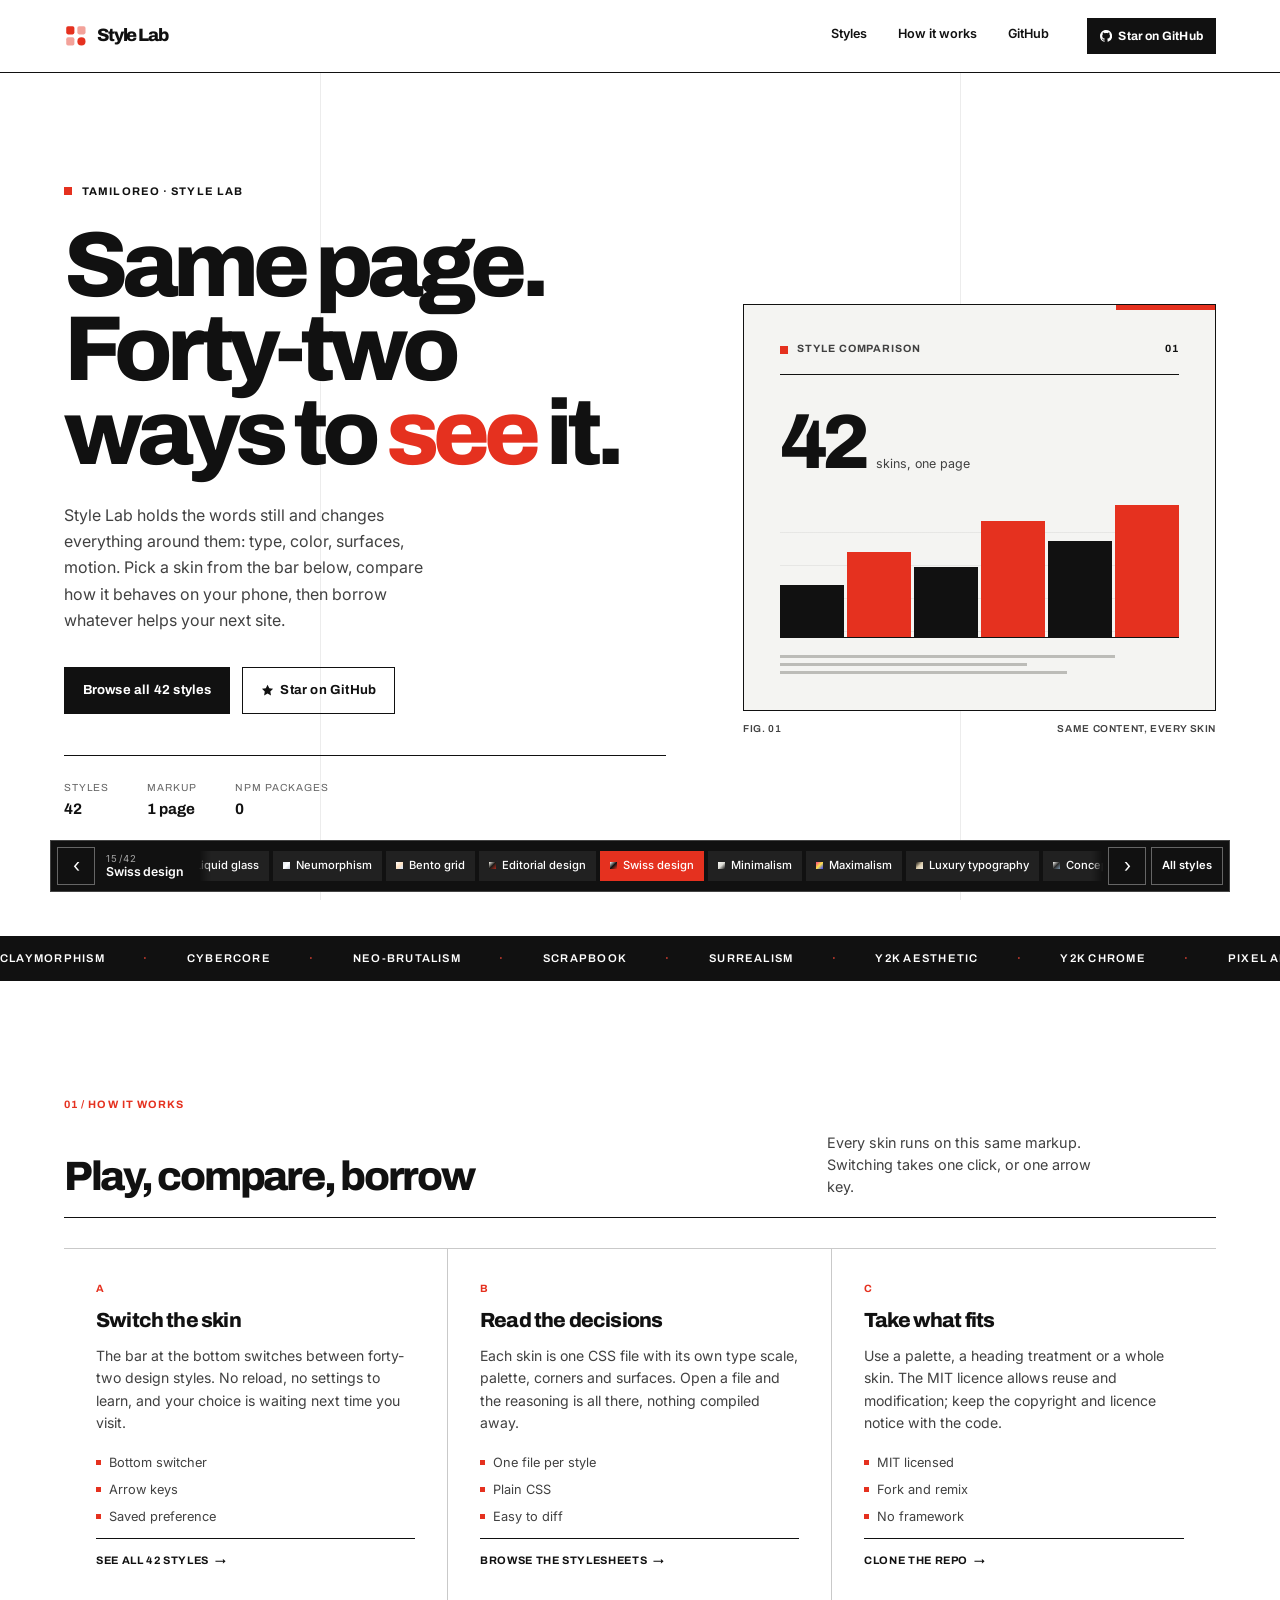
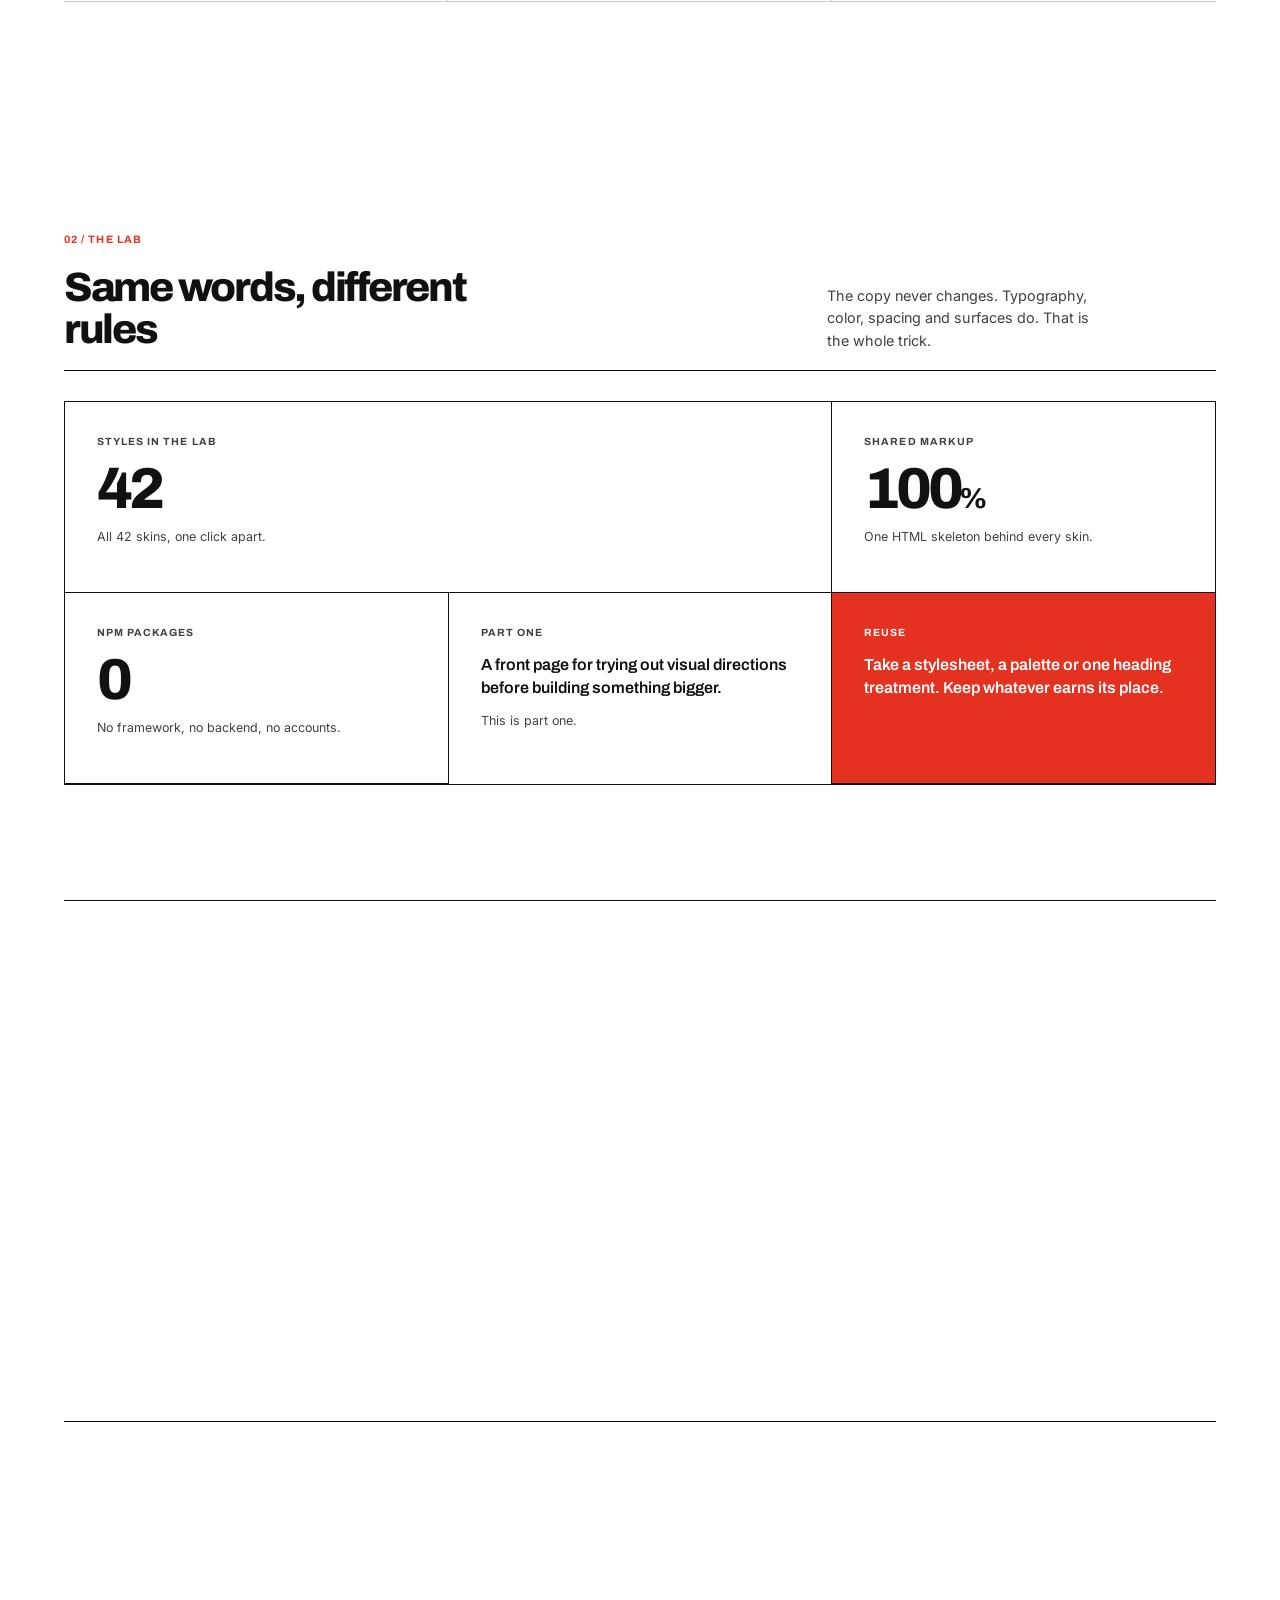
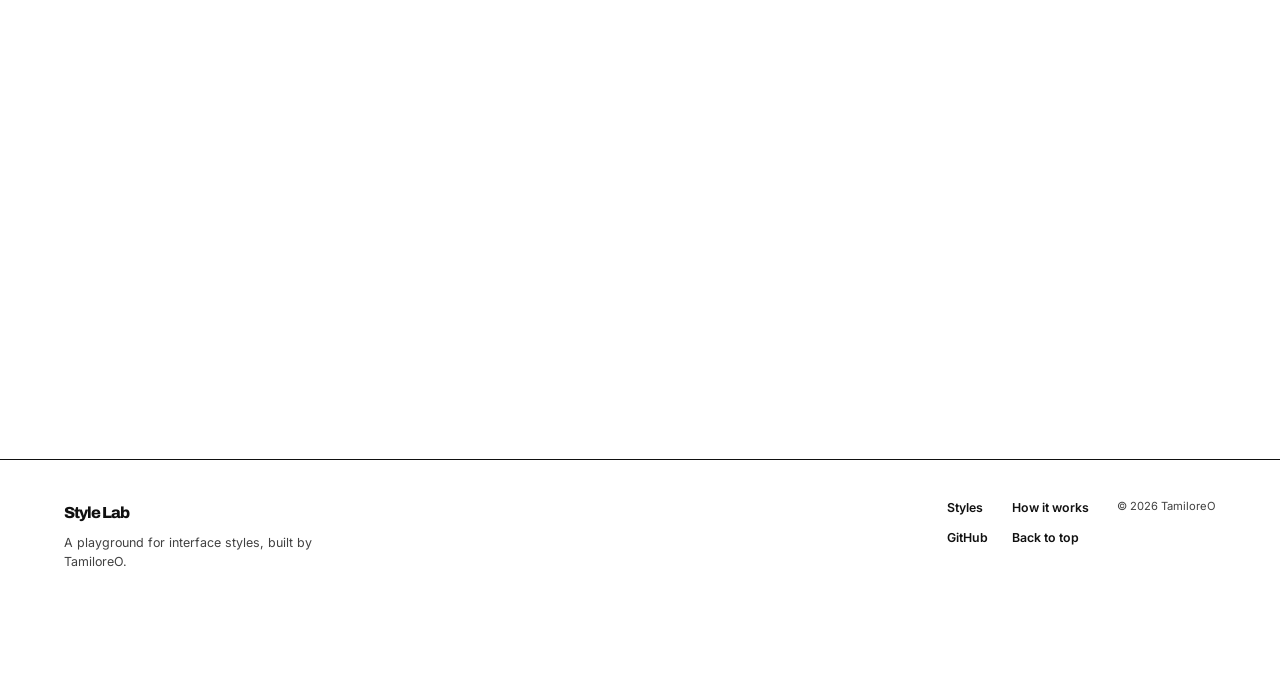
==== commit 0ae49e83: "Add eighteen styles, from retro desktop to timetable grid Each new skin follows the shared token con" ====
--- a/public/index.html
+++ b/public/index.html
@@ -3,10 +3,10 @@
   <head>
     <meta charset="utf-8" />
     <meta name="viewport" content="width=device-width, initial-scale=1" />
-    <title>Style Lab by TamiloreO: one page in twenty-four styles</title>
+    <title>Style Lab by TamiloreO: one page in forty-two styles</title>
     <meta
       name="description"
-      content="Twenty-Four design styles applied to the same front page. Switch skins to compare type, color and layout, then borrow what works for your next site."
+      content="Forty-two design styles applied to the same front page. Switch skins to compare type, color and layout, then borrow what works for your next site."
     />
     <link rel="canonical" href="https://tamiloreo.github.io/style-labs/" />
     <meta property="og:type" content="website" />
@@ -14,21 +14,21 @@
     <meta property="og:title" content="Style Lab by TamiloreO" />
     <meta
       property="og:description"
-      content="One page, twenty-four design styles. Compare them and find ideas for your next site."
+      content="One page, forty-two design styles. Compare them and find ideas for your next site."
     />
     <meta name="twitter:card" content="summary" />
     <meta name="twitter:title" content="TamiloreO’s Style Lab" />
-    <meta name="twitter:description" content="One page, twenty-four styles. Play, compare, and find a direction for your next site." />
+    <meta name="twitter:description" content="One page, forty-two styles. Play, compare, and find a direction for your next site." />
     <meta property="og:site_name" content="TamiloreO’s Style Lab" />
     <meta name="theme-color" content="#ffffff" />
     <link rel="preconnect" href="https://fonts.googleapis.com" />
     <link rel="preconnect" href="https://fonts.gstatic.com" crossorigin />
     <link rel="icon" href="favicon.svg" type="image/svg+xml" />
-    <link rel="stylesheet" href="styles/base.css?v=a6765f553e" />
-    <script src="boot.js?v=a6765f553e"></script>
-    <script src="registry.js?v=a6765f553e"></script>
-    <noscript><link rel="stylesheet" href="styles/swiss.css?v=a6765f553e" /></noscript>
-    <link rel="stylesheet" href="styles/controls.css?v=a6765f553e" />
+    <link rel="stylesheet" href="styles/base.css?v=5308c5c0b0" />
+    <script src="boot.js?v=5308c5c0b0"></script>
+    <script src="registry.js?v=5308c5c0b0"></script>
+    <noscript><link rel="stylesheet" href="styles/swiss.css?v=5308c5c0b0" /></noscript>
+    <link rel="stylesheet" href="styles/controls.css?v=5308c5c0b0" />
   </head>
   <body>
     <a class="skip-link" href="#main">Skip to content</a>
@@ -94,7 +94,7 @@
             TamiloreO · Style Lab
           </p>
           <h1 class="hero__title">
-            Same page. Twenty-Four ways to <em>see</em> it.
+            Same page. <span class="no-break">Forty-two</span> ways to <em>see</em> it.
           </h1>
           <p class="hero__lede">
             Style Lab holds the words still and changes everything around them: type, color,
@@ -102,7 +102,7 @@
             phone, then borrow whatever helps your next site.
           </p>
           <div class="hero__actions">
-            <button class="btn" type="button" data-open-sheet>Browse all 24 styles</button>
+            <button class="btn" type="button" data-open-sheet>Browse all 42 styles</button>
             <a
               class="btn btn--ghost"
               href="https://github.com/TamiloreO/style-labs"
@@ -116,7 +116,7 @@
             </a>
           </div>
           <dl class="hero__meta">
-            <div><dt>Styles</dt><dd>24</dd></div>
+            <div><dt>Styles</dt><dd>42</dd></div>
             <div><dt>Markup</dt><dd>1 page</dd></div>
             <div><dt>npm packages</dt><dd>0</dd></div>
           </dl>
@@ -130,7 +130,7 @@
               <span class="art__num">01</span>
             </div>
             <div class="art__stat">
-              <b>24</b>
+              <b>42</b>
               <span>skins, one page</span>
             </div>
             <div class="art__bars" aria-hidden="true">
@@ -176,6 +176,24 @@
             <span>Victorian</span><i aria-hidden="true">·</i>
             <span>Cyberpunk</span><i aria-hidden="true">·</i>
             <span>Wabi-sabi</span><i aria-hidden="true">·</i>
+            <span>Retro desktop</span><i aria-hidden="true">·</i>
+            <span>Skeuomorphism</span><i aria-hidden="true">·</i>
+            <span>Constructivism</span><i aria-hidden="true">·</i>
+            <span>Op Art</span><i aria-hidden="true">·</i>
+            <span>Risograph</span><i aria-hidden="true">·</i>
+            <span>Comic layout</span><i aria-hidden="true">·</i>
+            <span>Kinetic type</span><i aria-hidden="true">·</i>
+            <span>Scrollytelling</span><i aria-hidden="true">·</i>
+            <span>Relationship graph</span><i aria-hidden="true">·</i>
+            <span>Material Expressive</span><i aria-hidden="true">·</i>
+            <span>Wayfinding</span><i aria-hidden="true">·</i>
+            <span>Conversational</span><i aria-hidden="true">·</i>
+            <span>Administrative form</span><i aria-hidden="true">·</i>
+            <span>Concrete poetry</span><i aria-hidden="true">·</i>
+            <span>Zoomable canvas</span><i aria-hidden="true">·</i>
+            <span>Banknote engraving</span><i aria-hidden="true">·</i>
+            <span>Card catalogue</span><i aria-hidden="true">·</i>
+            <span>Timetable grid</span><i aria-hidden="true">·</i>
           </div>
           <div class="ticker__group">
             <span>Claymorphism</span><i aria-hidden="true">·</i>
@@ -202,6 +220,24 @@
             <span>Victorian</span><i aria-hidden="true">·</i>
             <span>Cyberpunk</span><i aria-hidden="true">·</i>
             <span>Wabi-sabi</span><i aria-hidden="true">·</i>
+            <span>Retro desktop</span><i aria-hidden="true">·</i>
+            <span>Skeuomorphism</span><i aria-hidden="true">·</i>
+            <span>Constructivism</span><i aria-hidden="true">·</i>
+            <span>Op Art</span><i aria-hidden="true">·</i>
+            <span>Risograph</span><i aria-hidden="true">·</i>
+            <span>Comic layout</span><i aria-hidden="true">·</i>
+            <span>Kinetic type</span><i aria-hidden="true">·</i>
+            <span>Scrollytelling</span><i aria-hidden="true">·</i>
+            <span>Relationship graph</span><i aria-hidden="true">·</i>
+            <span>Material Expressive</span><i aria-hidden="true">·</i>
+            <span>Wayfinding</span><i aria-hidden="true">·</i>
+            <span>Conversational</span><i aria-hidden="true">·</i>
+            <span>Administrative form</span><i aria-hidden="true">·</i>
+            <span>Concrete poetry</span><i aria-hidden="true">·</i>
+            <span>Zoomable canvas</span><i aria-hidden="true">·</i>
+            <span>Banknote engraving</span><i aria-hidden="true">·</i>
+            <span>Card catalogue</span><i aria-hidden="true">·</i>
+            <span>Timetable grid</span><i aria-hidden="true">·</i>
           </div>
         </div>
       </section>
@@ -220,7 +256,7 @@
             <span class="card__index">A</span>
             <h3 class="card__title">Switch the skin</h3>
             <p class="card__body">
-              The bar at the bottom switches between twenty-four design styles. No reload, no
+              The bar at the bottom switches between forty-two design styles. No reload, no
               settings to learn, and your choice is waiting next time you visit.
             </p>
             <ul class="card__list">
@@ -229,7 +265,7 @@
               <li>Saved preference</li>
             </ul>
             <a class="card__link" href="#style-rail" data-open-sheet>
-              See all 24 styles <span aria-hidden="true">→</span>
+              See all 42 styles <span aria-hidden="true">→</span>
             </a>
           </article>
 
@@ -292,8 +328,8 @@
         <div class="bento">
           <article class="tile tile--wide">
             <p class="tile__label">Styles in the lab</p>
-            <p class="tile__figure">24</p>
-            <p class="tile__note">All 24 skins, one click apart.</p>
+            <p class="tile__figure">42</p>
+            <p class="tile__note">All 42 skins, one click apart.</p>
           </article>
           <article class="tile">
             <p class="tile__label">Shared markup</p>
@@ -382,7 +418,7 @@
         </button>
 
         <div class="switcher__current" aria-live="polite" aria-atomic="true">
-          <span class="switcher__count" id="style-count">01/24</span>
+          <span class="switcher__count" id="style-count">01/42</span>
           <span class="switcher__name" id="style-name">Swiss design</span>
         </div>
 
@@ -404,7 +440,7 @@
         <header class="sheet__head">
           <div>
             <p class="sheet__eyebrow">TamiloreO · Style Lab</p>
-            <h2 class="sheet__title" id="sheet-title">Twenty-Four directions, one page</h2>
+            <h2 class="sheet__title" id="sheet-title">Forty-two directions, one page</h2>
           </div>
           <button class="sheet__close" type="button" data-close-sheet aria-label="Close style list">×</button>
         </header>
@@ -426,7 +462,7 @@
       </div>
     </div>
 
-    <script src="app.js?v=a6765f553e" defer></script>
-    <script src="ripple.js?v=a6765f553e" defer></script>
+    <script src="app.js?v=5308c5c0b0" defer></script>
+    <script src="ripple.js?v=5308c5c0b0" defer></script>
   </body>
 </html>
--- a/public/styles/base.css
+++ b/public/styles/base.css
@@ -1 +1 @@
-:root{--bg:#f7f6f2;--bg-2:#ffffff;--ink:#14140f;--ink-2:#5c5b53;--ink-3:#8b8981;--line:#dedbd2;--surface:#ffffff;--surface-2:#f0eee7;--accent:#14140f;--accent-2:#c8452b;--on-accent:#ffffff;--radius:2px;--radius-sm:2px;--radius-lg:2px;--border-w:1px;--shadow:none;--card-shadow:none;--font-display:"Archivo","Helvetica Neue",Arial,sans-serif;--font-text:"Inter",system-ui,-apple-system,sans-serif;--font-label:"Archivo","Helvetica Neue",Arial,sans-serif;--display-weight:600;--display-wght:620;--display-lh:0.98;--display-track:-0.025em;--display-case:none;--display-size:clamp(2.6rem,6.4vw,5.1rem);--body-size:clamp(1rem,0.5vw + 0.9rem,1.09rem);--label-track:0.14em;--label-case:uppercase;--label-size:0.72rem;--label-weight:600;--maxw:1180px;--pad:clamp(18px,4vw,44px);--section-y:clamp(56px,8vw,112px);--gap:clamp(16px,2.2vw,28px);--btn-radius:2px;--btn-border:1px solid var(--ink);--btn-bg:var(--ink);--btn-ink:var(--on-accent);--btn-pad:0.95em 1.6em;--btn-weight:600;--btn-track:0;--btn-case:none;--btn-shadow:none;--card-pad:clamp(20px,2.4vw,30px);--tile-radius:var(--radius);--sw-bg:rgba(14,14,14,0.9);--sw-ink:#f4f2ec;--sw-line:rgba(255,255,255,0.16);--sw-active-bg:#f4f2ec;--sw-active-ink:#101010;--sw-radius:999px;--sw-font:"Inter",system-ui,sans-serif;--sw-blur:18px;--swatch-1:#e6e2d8;--swatch-2:#9d9a90;--swatch-3:#14140f;--grid-line:rgba(0,0,0,0.07);--ease:cubic-bezier(0.22,0.61,0.36,1);}*,*::before,*::after{box-sizing:border-box;}html{-webkit-text-size-adjust:100%;scroll-behavior:smooth;}body{margin:0;background:var(--bg);color:var(--ink);font-family:var(--font-text);font-size:var(--body-size);line-height:1.6;padding-bottom:calc(78px + env(safe-area-inset-bottom,0px));-webkit-font-smoothing:antialiased;overflow-x:hidden;transition:background-color 220ms var(--ease),color 220ms var(--ease);}img,svg{display:block;max-width:100%;}button{font:inherit;color:inherit;}a{color:inherit;}:focus-visible{outline:2px solid var(--accent-2);outline-offset:3px;}.skip-link{position:absolute;left:-9999px;top:0;z-index:200;background:var(--ink);color:var(--bg);padding:10px 16px;}.skip-link:focus{left:12px;top:12px;}.wrap{width:min(100% - (var(--pad) * 2),var(--maxw));margin-inline:auto;}.decor{position:fixed;inset:0;pointer-events:none;z-index:0;overflow:hidden;}.decor__a,.decor__b,.decor__c,.decor__d{position:absolute;display:none;}main,.site-header,.site-footer{position:relative;z-index:1;}.liquid-field{position:fixed;inset:0;display:block;width:100%;height:100%;z-index:0;pointer-events:none;opacity:0;visibility:hidden;mix-blend-mode:overlay;transform:translateZ(0);transition:opacity 700ms ease;}[data-style="liquid-glass"] .liquid-field{opacity:0.92;visibility:visible;}.site-header{position:relative;padding-block:clamp(14px,2vw,22px);border-bottom:var(--border-w) solid var(--line);background:color-mix(in srgb,var(--bg) 82%,transparent);backdrop-filter:blur(10px);z-index:30;}.site-header__inner{display:flex;align-items:center;gap:clamp(14px,3vw,34px);}.brand{display:inline-flex;align-items:center;gap:10px;text-decoration:none;margin-right:auto;}.brand__mark{width:1.5em;height:1.5em;display:grid;place-items:center;color:var(--accent);}.brand__mark svg{width:100%;height:100%;}.brand__word{font-family:var(--font-display);font-weight:700;font-size:1.16rem;letter-spacing:-0.02em;line-height:1;}.site-nav{display:flex;align-items:center;gap:clamp(14px,2vw,26px);font-size:0.92rem;}.site-nav a,.site-footer__nav a{text-decoration:none;position:relative;padding-bottom:2px;}.site-nav a::after,.site-footer__nav a::after{content:"";position:absolute;left:0;right:0;bottom:0;height:1px;background:currentColor;transform:scaleX(0);transform-origin:left;transition:transform 220ms var(--ease);}.site-nav a:hover::after,.site-footer__nav a:hover::after{transform:scaleX(1);}.site-nav a:hover,.site-footer__nav a:hover,.card__link:hover{text-decoration:none;opacity:0.86;}.nav-toggle{display:none;align-items:center;gap:8px;background:none;border:1px solid var(--line);border-radius:var(--btn-radius);padding:8px 12px;cursor:pointer;font-size:0.82rem;}.mobile-nav{display:none;flex-direction:column;gap:2px;padding:10px var(--pad) 16px;border-top:1px solid var(--line);background:var(--bg);}.mobile-nav a{text-decoration:none;padding:10px 0;font-family:var(--font-display);font-size:1.1rem;border-bottom:1px solid var(--line);}.btn{display:inline-flex;align-items:center;justify-content:center;gap:0.5em;padding:var(--btn-pad);border:var(--btn-border);border-radius:var(--btn-radius);background:var(--btn-bg);color:var(--btn-ink);font-family:var(--font-label);font-weight:var(--btn-weight);font-size:0.88rem;letter-spacing:var(--btn-track);text-align:center;text-transform:var(--btn-case);text-decoration:none;cursor:pointer;box-shadow:var(--btn-shadow);transition:transform 160ms var(--ease),box-shadow 160ms var(--ease),background-color 160ms var(--ease),color 160ms var(--ease);will-change:transform;}.btn:hover{transform:translateY(-1px);}.btn:active{transform:translateY(1px);}.btn--ghost{background:transparent;color:var(--ink);}.btn--sm{padding:0.6em 1.1em;font-size:0.8rem;}.hero{display:grid;grid-template-columns:1.05fr 0.95fr;gap:clamp(24px,5vw,64px);align-items:center;padding-block:clamp(38px,6vw,84px) var(--section-y);}.eyebrow{display:inline-flex;align-items:center;gap:0.6em;margin:0 0 clamp(14px,2vw,22px);font-family:var(--font-label);font-size:var(--label-size);font-weight:var(--label-weight);letter-spacing:var(--label-track);text-transform:var(--label-case);color:var(--ink-2);}.eyebrow__dot{width:0.55em;height:0.55em;border-radius:50%;background:var(--accent-2);flex:none;}.hero__title{margin:0 0 clamp(16px,2.2vw,26px);font-family:var(--font-display);font-weight:var(--display-weight);font-size:var(--display-size);line-height:var(--display-lh);letter-spacing:var(--display-track);text-transform:var(--display-case);text-wrap:balance;}.hero__title em{font-style:italic;font-weight:inherit;}.hero__lede{margin:0 0 clamp(22px,3vw,34px);max-width:40ch;color:var(--ink-2);font-size:clamp(1rem,0.35vw + 0.95rem,1.14rem);}.hero__actions{display:flex;flex-wrap:wrap;gap:12px;margin-bottom:clamp(26px,3.5vw,40px);}.hero__meta{display:flex;flex-wrap:wrap;gap:clamp(18px,3vw,40px);margin:0;padding-top:clamp(16px,2vw,24px);border-top:var(--border-w) solid var(--line);}.hero__meta div{display:grid;gap:2px;}.hero__meta dt{font-family:var(--font-label);font-size:0.68rem;letter-spacing:var(--label-track);text-transform:uppercase;color:var(--ink-3);}.hero__meta dd{margin:0;font-family:var(--font-display);font-size:1.02rem;font-weight:600;}.hero__art{margin:0;position:relative;}.art{position:relative;border:var(--border-w) solid var(--line);border-radius:var(--radius-lg);background:var(--surface);box-shadow:var(--card-shadow);padding:clamp(18px,2.2vw,26px);overflow:hidden;}.art__head{display:flex;align-items:center;gap:10px;padding-bottom:14px;border-bottom:var(--border-w) solid var(--line);}.art__dot{width:9px;height:9px;border-radius:50%;background:var(--accent-2);flex:none;}.art__label{font-family:var(--font-label);font-size:0.72rem;letter-spacing:0.08em;text-transform:uppercase;color:var(--ink-2);}.art__num{margin-left:auto;font-family:var(--font-label);font-size:0.72rem;color:var(--ink-3);}.art__stat{display:flex;align-items:baseline;gap:10px;padding-block:clamp(16px,2.4vw,26px) clamp(10px,1.4vw,16px);flex-wrap:wrap;}.art__stat b{font-family:var(--font-display);font-size:clamp(2.4rem,4.4vw,3.4rem);font-weight:var(--display-weight);letter-spacing:-0.03em;line-height:1;}.art__stat span{font-size:0.82rem;color:var(--ink-2);}.art__bars{display:flex;align-items:flex-end;gap:clamp(6px,1vw,12px);height:clamp(84px,12vw,132px);padding-top:8px;}.art__bars i{flex:1;height:var(--h,50%);border-radius:var(--radius-sm);background:var(--accent);opacity:0.86;transition:height 420ms var(--ease);}.art__bars i:nth-child(2n){background:var(--accent-2);opacity:0.9;}.art__list{display:grid;gap:8px;margin-top:clamp(14px,2vw,20px);}.art__list span{display:block;height:7px;border-radius:999px;background:var(--surface-2);}.art__list span:nth-child(1){width:84%;}.art__list span:nth-child(2){width:62%;}.art__list span:nth-child(3){width:72%;}.hero__art figcaption{display:flex;justify-content:space-between;gap:12px;margin-top:12px;font-family:var(--font-label);font-size:0.7rem;letter-spacing:0.06em;text-transform:uppercase;color:var(--ink-3);}.ticker{border-block:var(--border-w) solid var(--line);overflow:hidden;padding-block:12px;}.ticker__track{display:flex;width:max-content;animation:ticker 38s linear infinite;}.ticker__group{display:flex;align-items:center;gap:clamp(18px,3vw,40px);padding-right:clamp(18px,3vw,40px);font-family:var(--font-label);font-size:0.78rem;letter-spacing:var(--label-track);text-transform:uppercase;white-space:nowrap;color:var(--ink-2);}.ticker__group i{color:var(--accent-2);font-style:normal;}@keyframes ticker{from{transform:translate3d(0,0,0);}to{transform:translate3d(-50%,0,0);}}.section{padding-block:var(--section-y);scroll-margin-top:24px;}.section__head{display:grid;grid-template-columns:minmax(0,1.4fr) minmax(0,1fr);gap:clamp(14px,3vw,48px);align-items:end;margin-bottom:clamp(28px,4vw,52px);padding-bottom:clamp(16px,2vw,24px);border-bottom:var(--border-w) solid var(--line);}.section__index{grid-column:1 / -1;margin:0;font-family:var(--font-label);font-size:var(--label-size);letter-spacing:var(--label-track);text-transform:var(--label-case);color:var(--ink-3);}.section__title{margin:0;font-family:var(--font-display);font-weight:var(--display-weight);font-size:clamp(1.7rem,3.2vw,2.7rem);line-height:1.04;letter-spacing:var(--display-track);}.section__note{margin:0;color:var(--ink-2);font-size:0.95rem;max-width:34ch;}.cards{display:grid;grid-template-columns:repeat(auto-fit,minmax(min(100%,260px),1fr));gap:var(--gap);}.card{position:relative;display:flex;flex-direction:column;gap:10px;padding:var(--card-pad);border:var(--border-w) solid var(--line);border-radius:var(--radius);background:var(--surface);box-shadow:var(--card-shadow);transition:transform 220ms var(--ease),box-shadow 220ms var(--ease);}.card__index{font-family:var(--font-label);font-size:0.7rem;letter-spacing:0.16em;color:var(--accent-2);}.card__title{margin:0;font-family:var(--font-display);font-size:1.32rem;font-weight:600;line-height:1.16;letter-spacing:-0.01em;}.card__body{margin:0;color:var(--ink-2);font-size:0.94rem;}.card__list{list-style:none;margin:6px 0 0;padding:0;display:grid;gap:6px;font-size:0.86rem;color:var(--ink-2);}.card__list li{display:flex;align-items:center;gap:8px;}.card__list li::before{content:"";width:5px;height:5px;background:var(--accent-2);border-radius:50%;flex:none;}.card__link{margin-top:auto;padding-top:14px;display:inline-flex;align-items:center;gap:6px;font-family:var(--font-label);font-size:0.78rem;letter-spacing:0.06em;text-transform:uppercase;text-decoration:none;border-top:var(--border-w) solid var(--line);}.card__link span{transition:transform 200ms var(--ease);}.card__link:hover span{transform:translateX(4px);}.bento{display:grid;grid-template-columns:repeat(6,minmax(0,1fr));gap:var(--gap);}.tile{grid-column:span 2;display:flex;flex-direction:column;gap:10px;padding:var(--card-pad);border:var(--border-w) solid var(--line);border-radius:var(--tile-radius);background:var(--surface);box-shadow:var(--card-shadow);min-height:168px;}.tile--wide{grid-column:span 4;}.tile--tall{grid-row:span 2;}.tile--accent{background:var(--surface-2);}.tile__label{margin:0;font-family:var(--font-label);font-size:0.68rem;letter-spacing:var(--label-track);text-transform:uppercase;color:var(--ink-3);}.tile__figure{margin:0;font-family:var(--font-display);font-size:clamp(2.4rem,4.6vw,3.6rem);font-weight:var(--display-weight);line-height:0.92;letter-spacing:-0.03em;}.tile__figure span{font-size:0.5em;}.tile__note{margin:0;font-size:0.82rem;color:var(--ink-2);}.tile__quote{margin:0;font-family:var(--font-display);font-size:1.06rem;line-height:1.36;}.quote{padding-block:var(--section-y);border-block:var(--border-w) solid var(--line);text-align:center;display:grid;justify-items:center;gap:clamp(20px,3vw,32px);}.quote__text{margin:0;max-width:26ch;font-family:var(--font-display);font-weight:var(--display-weight);font-size:clamp(1.5rem,3.4vw,2.6rem);line-height:1.14;letter-spacing:var(--display-track);text-wrap:balance;}.quote__cite{display:inline-flex;align-items:center;gap:12px;font-size:0.86rem;color:var(--ink-2);}.quote__cite b{color:var(--ink);font-weight:600;}.quote__avatar{width:34px;height:34px;border-radius:50%;background:var(--accent-2);flex:none;}.closing{padding-block:var(--section-y);}.closing__inner{display:grid;gap:12px;justify-items:start;padding:clamp(28px,4vw,56px);border:var(--border-w) solid var(--line);border-radius:var(--radius);background:var(--surface);box-shadow:var(--card-shadow);}.closing__eyebrow{margin:0;font-family:var(--font-label);font-size:var(--label-size);letter-spacing:var(--label-track);text-transform:var(--label-case);color:var(--ink-3);}.closing__title{margin:0;font-family:var(--font-display);font-weight:var(--display-weight);font-size:clamp(1.9rem,4.4vw,3.4rem);line-height:1;letter-spacing:var(--display-track);}.closing__body{margin:0;color:var(--ink-2);}.closing__actions{display:flex;flex-wrap:wrap;gap:12px;margin-top:12px;}.site-footer{border-top:var(--border-w) solid var(--line);padding-block:clamp(28px,4vw,44px);}.site-footer__inner{display:grid;grid-template-columns:1.4fr auto auto;gap:clamp(18px,3vw,48px);align-items:start;}.site-footer__brand .brand__word{font-size:1.1rem;}.site-footer__brand p{margin:8px 0 0;font-size:0.84rem;color:var(--ink-2);max-width:32ch;}.site-footer__nav{display:grid;gap:8px;font-size:0.86rem;justify-items:start;}.site-footer__legal{margin:0;font-size:0.78rem;color:var(--ink-3);text-align:right;}.switcher{position:fixed;inset:auto 0 0 0;z-index:80;padding:10px clamp(10px,2vw,22px) calc(10px + env(safe-area-inset-bottom,0px));pointer-events:none;}.switcher__bar{pointer-events:auto;display:flex;align-items:center;gap:6px;max-width:min(100%,1180px);margin-inline:auto;padding:7px 8px;border:1px solid var(--sw-line);border-radius:var(--sw-radius);background:var(--sw-bg);color:var(--sw-ink);backdrop-filter:blur(var(--sw-blur));-webkit-backdrop-filter:blur(var(--sw-blur));font-family:var(--sw-font);box-shadow:0 10px 40px rgba(0,0,0,0.24);}.switcher__arrow{flex:none;width:32px;height:32px;display:grid;place-items:center;border-radius:var(--sw-radius);border:1px solid var(--sw-line);background:transparent;color:inherit;cursor:pointer;font-size:1.05rem;line-height:1;transition:background-color 140ms var(--ease);}.switcher__arrow:hover{background:rgba(255,255,255,0.12);}.switcher__current{flex:none;display:grid;gap:1px;padding-inline:6px 10px;min-width:96px;max-width:168px;line-height:1.15;}.switcher__count{font-size:0.62rem;letter-spacing:0.14em;opacity:0.62;}.switcher__name{font-size:0.84rem;font-weight:600;letter-spacing:-0.01em;white-space:nowrap;overflow:hidden;text-overflow:ellipsis;}.switcher__rail{display:flex;align-items:center;gap:5px;overflow-x:auto;scrollbar-width:none;flex:1;padding:2px;scroll-snap-type:x proximity;mask-image:linear-gradient(90deg,transparent,#000 12px,#000 calc(100% - 12px),transparent);}.switcher__rail::-webkit-scrollbar{display:none;}.chip{flex:none;scroll-snap-align:center;display:inline-flex;align-items:center;gap:6px;padding:7px 11px;border-radius:inherit;border:1px solid transparent;background:rgba(255,255,255,0.07);color:inherit;font-family:inherit;font-size:0.76rem;font-weight:500;line-height:1;cursor:pointer;white-space:nowrap;transition:background-color 140ms var(--ease),color 140ms var(--ease);}.chip:hover{background:rgba(255,255,255,0.16);}.chip[aria-pressed="true"]{background:var(--sw-active-bg);color:var(--sw-active-ink);}.chip__dot{width:7px;height:7px;border-radius:50%;background:linear-gradient(135deg,var(--swatch-1),var(--swatch-2),var(--swatch-3));flex:none;}.switcher__all{flex:none;padding:8px 12px;border-radius:var(--sw-radius);border:1px solid var(--sw-line);background:transparent;color:inherit;font-family:inherit;font-size:0.76rem;font-weight:600;cursor:pointer;white-space:nowrap;transition:background-color 140ms var(--ease);}.switcher__all:hover{background:rgba(255,255,255,0.12);}.sheet{position:fixed;inset:0;z-index:90;display:grid;align-items:end;}.sheet[hidden]{display:none;}.sheet__scrim{position:absolute;inset:0;background:rgba(8,8,8,0.55);backdrop-filter:blur(3px);animation:fade 180ms var(--ease);}.sheet__panel{position:relative;max-width:min(100%,1180px);max-height:82vh;overflow:auto;margin-inline:auto;width:100%;background:var(--bg-2);color:var(--ink);border-top-left-radius:18px;border-top-right-radius:18px;padding:clamp(20px,3vw,34px);box-shadow:0 -20px 60px rgba(0,0,0,0.3);animation:sheetUp 260ms var(--ease);}.sheet__head{display:flex;align-items:start;justify-content:space-between;gap:16px;margin-bottom:clamp(16px,2.4vw,26px);}.sheet__eyebrow{margin:0 0 4px;font-family:var(--font-label);font-size:0.66rem;letter-spacing:0.16em;text-transform:uppercase;color:var(--ink-3);}.sheet__title{margin:0;font-family:var(--font-display);font-size:clamp(1.18rem,2.4vw,1.7rem);font-weight:var(--display-weight);letter-spacing:-0.02em;line-height:1.1;}.sheet__close{flex:none;width:38px;height:38px;border-radius:50%;border:1px solid var(--line);background:transparent;font-size:1.3rem;line-height:1;cursor:pointer;color:var(--ink-2);}.sheet__grid{display:grid;grid-template-columns:repeat(auto-fill,minmax(min(100%,190px),1fr));gap:10px;}.style-card{display:grid;gap:6px;text-align:left;padding:12px;border:1px solid var(--line);border-radius:10px;background:var(--surface);cursor:pointer;transition:transform 160ms var(--ease),border-color 160ms var(--ease);}.style-card:hover{transform:translateY(-2px);border-color:var(--ink-3);}.style-card[aria-pressed="true"]{border-color:var(--accent-2);box-shadow:0 0 0 1px var(--accent-2) inset;}.style-card__swatch{display:flex;height:34px;border-radius:6px;overflow:hidden;}.style-card__swatch i{flex:1;}.style-card__name{font-family:var(--font-display);font-size:0.92rem;font-weight:600;letter-spacing:-0.01em;}.style-card__meta{font-size:0.7rem;color:var(--ink-3);letter-spacing:0.06em;text-transform:uppercase;}@keyframes fade{from{opacity:0;}}@keyframes sheetUp{from{transform:translateY(24px);opacity:0;}}@media (max-width:980px){.hero{grid-template-columns:1fr;gap:clamp(28px,5vw,44px);}.hero__art{max-width:520px;}.section__head{grid-template-columns:1fr;align-items:start;}.bento{grid-template-columns:repeat(4,minmax(0,1fr));}.tile--wide{grid-column:span 4;}.tile{grid-column:span 2;}.tile--tall{grid-row:span 1;}.site-footer__inner{grid-template-columns:1fr 1fr;}.site-footer__legal{grid-column:1 / -1;text-align:left;}}@media (max-width:820px){.site-nav,.site-header__cta{display:none;}.nav-toggle{display:inline-flex;}.mobile-nav.is-open{display:flex;}.switcher__current{display:none;}.switcher__bar{gap:4px;}}@media (max-width:560px){.bento{grid-template-columns:1fr;}.tile,.tile--wide{grid-column:1 / -1;}.hero__meta{gap:14px 22px;}.site-footer__inner{grid-template-columns:1fr;}.switcher__all{padding:8px 10px;font-size:0.72rem;}}@media (prefers-reduced-motion:reduce){html{scroll-behavior:auto;}*,*::before,*::after{animation-duration:0.001ms !important;animation-iteration-count:1 !important;transition-duration:0.001ms !important;}.ticker__track{animation:none;}}.icon{display:inline-block;flex:none;width:1em;height:1em;}.btn .icon{margin-block:-0.08em;}.sheet__foot{display:flex;flex-wrap:wrap;align-items:center;justify-content:space-between;gap:12px 18px;margin-top:20px;padding-top:16px;border-top:1px solid var(--line);}.sheet__foot p{margin:0;max-width:46ch;font-family:var(--font-text);font-size:0.8rem;line-height:1.5;color:var(--ink-2);}
+:root{--bg:#f7f6f2;--bg-2:#ffffff;--ink:#14140f;--ink-2:#5c5b53;--ink-3:#8b8981;--line:#dedbd2;--surface:#ffffff;--surface-2:#f0eee7;--accent:#14140f;--accent-2:#c8452b;--on-accent:#ffffff;--radius:2px;--radius-sm:2px;--radius-lg:2px;--border-w:1px;--shadow:none;--card-shadow:none;--font-display:"Archivo","Helvetica Neue",Arial,sans-serif;--font-text:"Inter",system-ui,-apple-system,sans-serif;--font-label:"Archivo","Helvetica Neue",Arial,sans-serif;--display-weight:600;--display-wght:620;--display-lh:0.98;--display-track:-0.025em;--display-case:none;--display-size:clamp(2.6rem,6.4vw,5.1rem);--body-size:clamp(1rem,0.5vw + 0.9rem,1.09rem);--label-track:0.14em;--label-case:uppercase;--label-size:0.72rem;--label-weight:600;--maxw:1180px;--pad:clamp(18px,4vw,44px);--section-y:clamp(56px,8vw,112px);--gap:clamp(16px,2.2vw,28px);--btn-radius:2px;--btn-border:1px solid var(--ink);--btn-bg:var(--ink);--btn-ink:var(--on-accent);--btn-pad:0.95em 1.6em;--btn-weight:600;--btn-track:0;--btn-case:none;--btn-shadow:none;--card-pad:clamp(20px,2.4vw,30px);--tile-radius:var(--radius);--sw-bg:rgba(14,14,14,0.9);--sw-ink:#f4f2ec;--sw-line:rgba(255,255,255,0.16);--sw-active-bg:#f4f2ec;--sw-active-ink:#101010;--sw-radius:999px;--sw-font:"Inter",system-ui,sans-serif;--sw-blur:18px;--swatch-1:#e6e2d8;--swatch-2:#9d9a90;--swatch-3:#14140f;--grid-line:rgba(0,0,0,0.07);--ease:cubic-bezier(0.22,0.61,0.36,1);}*,*::before,*::after{box-sizing:border-box;}html{-webkit-text-size-adjust:100%;scroll-behavior:smooth;}body{margin:0;background:var(--bg);color:var(--ink);font-family:var(--font-text);font-size:var(--body-size);line-height:1.6;padding-bottom:calc(78px + env(safe-area-inset-bottom,0px));-webkit-font-smoothing:antialiased;overflow-x:hidden;transition:background-color 220ms var(--ease),color 220ms var(--ease);}img,svg{display:block;max-width:100%;}button{font:inherit;color:inherit;}a{color:inherit;}:focus-visible{outline:2px solid var(--accent-2);outline-offset:3px;}.skip-link{position:absolute;left:-9999px;top:0;z-index:200;background:var(--ink);color:var(--bg);padding:10px 16px;}.skip-link:focus{left:12px;top:12px;}.wrap{width:min(100% - (var(--pad) * 2),var(--maxw));margin-inline:auto;}.decor{position:fixed;inset:0;pointer-events:none;z-index:0;overflow:hidden;}.decor__a,.decor__b,.decor__c,.decor__d{position:absolute;display:none;}main,.site-header,.site-footer{position:relative;z-index:1;}.liquid-field{position:fixed;inset:0;display:block;width:100%;height:100%;z-index:0;pointer-events:none;opacity:0;visibility:hidden;mix-blend-mode:overlay;transform:translateZ(0);transition:opacity 700ms ease;}[data-style="liquid-glass"] .liquid-field{opacity:0.92;visibility:visible;}.site-header{position:relative;padding-block:clamp(14px,2vw,22px);border-bottom:var(--border-w) solid var(--line);background:color-mix(in srgb,var(--bg) 82%,transparent);backdrop-filter:blur(10px);z-index:30;}.site-header__inner{display:flex;align-items:center;gap:clamp(14px,3vw,34px);}.brand{display:inline-flex;align-items:center;gap:10px;text-decoration:none;margin-right:auto;}.brand__mark{width:1.5em;height:1.5em;display:grid;place-items:center;color:var(--accent);}.brand__mark svg{width:100%;height:100%;}.brand__word{font-family:var(--font-display);font-weight:700;font-size:1.16rem;letter-spacing:-0.02em;line-height:1;}.site-nav{display:flex;align-items:center;gap:clamp(14px,2vw,26px);font-size:0.92rem;}.site-nav a,.site-footer__nav a{text-decoration:none;position:relative;padding-bottom:2px;}.site-nav a::after,.site-footer__nav a::after{content:"";position:absolute;left:0;right:0;bottom:0;height:1px;background:currentColor;transform:scaleX(0);transform-origin:left;transition:transform 220ms var(--ease);}.site-nav a:hover::after,.site-footer__nav a:hover::after{transform:scaleX(1);}.site-nav a:hover,.site-footer__nav a:hover,.card__link:hover{text-decoration:none;opacity:0.86;}.nav-toggle{display:none;align-items:center;gap:8px;background:none;border:1px solid var(--line);border-radius:var(--btn-radius);padding:8px 12px;cursor:pointer;font-size:0.82rem;}.mobile-nav{display:none;flex-direction:column;gap:2px;padding:10px var(--pad) 16px;border-top:1px solid var(--line);background:var(--bg);}.mobile-nav a{text-decoration:none;padding:10px 0;font-family:var(--font-display);font-size:1.1rem;border-bottom:1px solid var(--line);}.btn{display:inline-flex;align-items:center;justify-content:center;gap:0.5em;padding:var(--btn-pad);border:var(--btn-border);border-radius:var(--btn-radius);background:var(--btn-bg);color:var(--btn-ink);font-family:var(--font-label);font-weight:var(--btn-weight);font-size:0.88rem;letter-spacing:var(--btn-track);text-align:center;text-transform:var(--btn-case);text-decoration:none;cursor:pointer;box-shadow:var(--btn-shadow);transition:transform 160ms var(--ease),box-shadow 160ms var(--ease),background-color 160ms var(--ease),color 160ms var(--ease);will-change:transform;}.btn:hover{transform:translateY(-1px);}.btn:active{transform:translateY(1px);}.btn--ghost{background:transparent;color:var(--ink);}.btn--sm{padding:0.6em 1.1em;font-size:0.8rem;}.hero{display:grid;grid-template-columns:1.05fr 0.95fr;gap:clamp(24px,5vw,64px);align-items:center;padding-block:clamp(38px,6vw,84px) var(--section-y);}.eyebrow{display:inline-flex;align-items:center;gap:0.6em;margin:0 0 clamp(14px,2vw,22px);font-family:var(--font-label);font-size:var(--label-size);font-weight:var(--label-weight);letter-spacing:var(--label-track);text-transform:var(--label-case);color:var(--ink-2);}.eyebrow__dot{width:0.55em;height:0.55em;border-radius:50%;background:var(--accent-2);flex:none;}.hero__title{margin:0 0 clamp(16px,2.2vw,26px);font-family:var(--font-display);font-weight:var(--display-weight);font-size:var(--display-size);line-height:var(--display-lh);letter-spacing:var(--display-track);text-transform:var(--display-case);text-wrap:balance;}.no-break{white-space:nowrap;}.hero__title em{font-style:italic;font-weight:inherit;}.hero__lede{margin:0 0 clamp(22px,3vw,34px);max-width:40ch;color:var(--ink-2);font-size:clamp(1rem,0.35vw + 0.95rem,1.14rem);}.hero__actions{display:flex;flex-wrap:wrap;gap:12px;margin-bottom:clamp(26px,3.5vw,40px);}.hero__meta{display:flex;flex-wrap:wrap;gap:clamp(18px,3vw,40px);margin:0;padding-top:clamp(16px,2vw,24px);border-top:var(--border-w) solid var(--line);}.hero__meta div{display:grid;gap:2px;}.hero__meta dt{font-family:var(--font-label);font-size:0.68rem;letter-spacing:var(--label-track);text-transform:uppercase;color:var(--ink-3);}.hero__meta dd{margin:0;font-family:var(--font-display);font-size:1.02rem;font-weight:600;}.hero__art{margin:0;position:relative;}.art{position:relative;border:var(--border-w) solid var(--line);border-radius:var(--radius-lg);background:var(--surface);box-shadow:var(--card-shadow);padding:clamp(18px,2.2vw,26px);overflow:hidden;}.art__head{display:flex;align-items:center;gap:10px;padding-bottom:14px;border-bottom:var(--border-w) solid var(--line);}.art__dot{width:9px;height:9px;border-radius:50%;background:var(--accent-2);flex:none;}.art__label{font-family:var(--font-label);font-size:0.72rem;letter-spacing:0.08em;text-transform:uppercase;color:var(--ink-2);}.art__num{margin-left:auto;font-family:var(--font-label);font-size:0.72rem;color:var(--ink-3);}.art__stat{display:flex;align-items:baseline;gap:10px;padding-block:clamp(16px,2.4vw,26px) clamp(10px,1.4vw,16px);flex-wrap:wrap;}.art__stat b{font-family:var(--font-display);font-size:clamp(2.4rem,4.4vw,3.4rem);font-weight:var(--display-weight);letter-spacing:-0.03em;line-height:1;}.art__stat span{font-size:0.82rem;color:var(--ink-2);}.art__bars{display:flex;align-items:flex-end;gap:clamp(6px,1vw,12px);height:clamp(84px,12vw,132px);padding-top:8px;}.art__bars i{flex:1;height:var(--h,50%);border-radius:var(--radius-sm);background:var(--accent);opacity:0.86;transition:height 420ms var(--ease);}.art__bars i:nth-child(2n){background:var(--accent-2);opacity:0.9;}.art__list{display:grid;gap:8px;margin-top:clamp(14px,2vw,20px);}.art__list span{display:block;height:7px;border-radius:999px;background:var(--surface-2);}.art__list span:nth-child(1){width:84%;}.art__list span:nth-child(2){width:62%;}.art__list span:nth-child(3){width:72%;}.hero__art figcaption{display:flex;justify-content:space-between;gap:12px;margin-top:12px;font-family:var(--font-label);font-size:0.7rem;letter-spacing:0.06em;text-transform:uppercase;color:var(--ink-3);}.ticker{border-block:var(--border-w) solid var(--line);overflow:hidden;padding-block:12px;}.ticker__track{display:flex;width:max-content;animation:ticker 38s linear infinite;}.ticker__group{display:flex;align-items:center;gap:clamp(18px,3vw,40px);padding-right:clamp(18px,3vw,40px);font-family:var(--font-label);font-size:0.78rem;letter-spacing:var(--label-track);text-transform:uppercase;white-space:nowrap;color:var(--ink-2);}.ticker__group i{color:var(--accent-2);font-style:normal;}@keyframes ticker{from{transform:translate3d(0,0,0);}to{transform:translate3d(-50%,0,0);}}.section{padding-block:var(--section-y);scroll-margin-top:24px;}.section__head{display:grid;grid-template-columns:minmax(0,1.4fr) minmax(0,1fr);gap:clamp(14px,3vw,48px);align-items:end;margin-bottom:clamp(28px,4vw,52px);padding-bottom:clamp(16px,2vw,24px);border-bottom:var(--border-w) solid var(--line);}.section__index{grid-column:1 / -1;margin:0;font-family:var(--font-label);font-size:var(--label-size);letter-spacing:var(--label-track);text-transform:var(--label-case);color:var(--ink-3);}.section__title{margin:0;font-family:var(--font-display);font-weight:var(--display-weight);font-size:clamp(1.7rem,3.2vw,2.7rem);line-height:1.04;letter-spacing:var(--display-track);}.section__note{margin:0;color:var(--ink-2);font-size:0.95rem;max-width:34ch;}.cards{display:grid;grid-template-columns:repeat(auto-fit,minmax(min(100%,260px),1fr));gap:var(--gap);}.card{position:relative;display:flex;flex-direction:column;gap:10px;padding:var(--card-pad);border:var(--border-w) solid var(--line);border-radius:var(--radius);background:var(--surface);box-shadow:var(--card-shadow);transition:transform 220ms var(--ease),box-shadow 220ms var(--ease);}.card__index{font-family:var(--font-label);font-size:0.7rem;letter-spacing:0.16em;color:var(--accent-2);}.card__title{margin:0;font-family:var(--font-display);font-size:1.32rem;font-weight:600;line-height:1.16;letter-spacing:-0.01em;}.card__body{margin:0;color:var(--ink-2);font-size:0.94rem;}.card__list{list-style:none;margin:6px 0 0;padding:0;display:grid;gap:6px;font-size:0.86rem;color:var(--ink-2);}.card__list li{display:flex;align-items:center;gap:8px;}.card__list li::before{content:"";width:5px;height:5px;background:var(--accent-2);border-radius:50%;flex:none;}.card__link{margin-top:auto;padding-top:14px;display:inline-flex;align-items:center;gap:6px;font-family:var(--font-label);font-size:0.78rem;letter-spacing:0.06em;text-transform:uppercase;text-decoration:none;border-top:var(--border-w) solid var(--line);}.card__link span{transition:transform 200ms var(--ease);}.card__link:hover span{transform:translateX(4px);}.bento{display:grid;grid-template-columns:repeat(6,minmax(0,1fr));gap:var(--gap);}.tile{grid-column:span 2;display:flex;flex-direction:column;gap:10px;padding:var(--card-pad);border:var(--border-w) solid var(--line);border-radius:var(--tile-radius);background:var(--surface);box-shadow:var(--card-shadow);min-height:168px;}.tile--wide{grid-column:span 4;}.tile--tall{grid-row:span 2;}.tile--accent{background:var(--surface-2);}.tile__label{margin:0;font-family:var(--font-label);font-size:0.68rem;letter-spacing:var(--label-track);text-transform:uppercase;color:var(--ink-3);}.tile__figure{margin:0;font-family:var(--font-display);font-size:clamp(2.4rem,4.6vw,3.6rem);font-weight:var(--display-weight);line-height:0.92;letter-spacing:-0.03em;}.tile__figure span{font-size:0.5em;}.tile__note{margin:0;font-size:0.82rem;color:var(--ink-2);}.tile__quote{margin:0;font-family:var(--font-display);font-size:1.06rem;line-height:1.36;}.quote{padding-block:var(--section-y);border-block:var(--border-w) solid var(--line);text-align:center;display:grid;justify-items:center;gap:clamp(20px,3vw,32px);}.quote__text{margin:0;max-width:26ch;font-family:var(--font-display);font-weight:var(--display-weight);font-size:clamp(1.5rem,3.4vw,2.6rem);line-height:1.14;letter-spacing:var(--display-track);text-wrap:balance;}.quote__cite{display:inline-flex;align-items:center;gap:12px;font-size:0.86rem;color:var(--ink-2);}.quote__cite b{color:var(--ink);font-weight:600;}.quote__avatar{width:34px;height:34px;border-radius:50%;background:var(--accent-2);flex:none;}.closing{padding-block:var(--section-y);}.closing__inner{display:grid;gap:12px;justify-items:start;padding:clamp(28px,4vw,56px);border:var(--border-w) solid var(--line);border-radius:var(--radius);background:var(--surface);box-shadow:var(--card-shadow);}.closing__eyebrow{margin:0;font-family:var(--font-label);font-size:var(--label-size);letter-spacing:var(--label-track);text-transform:var(--label-case);color:var(--ink-3);}.closing__title{margin:0;font-family:var(--font-display);font-weight:var(--display-weight);font-size:clamp(1.9rem,4.4vw,3.4rem);line-height:1;letter-spacing:var(--display-track);}.closing__body{margin:0;color:var(--ink-2);}.closing__actions{display:flex;flex-wrap:wrap;gap:12px;margin-top:12px;}.site-footer{border-top:var(--border-w) solid var(--line);padding-block:clamp(28px,4vw,44px);}.site-footer__inner{display:grid;grid-template-columns:1.4fr auto auto;gap:clamp(18px,3vw,48px);align-items:start;}.site-footer__brand .brand__word{font-size:1.1rem;}.site-footer__brand p{margin:8px 0 0;font-size:0.84rem;color:var(--ink-2);max-width:32ch;}.site-footer__nav{display:grid;gap:8px;font-size:0.86rem;justify-items:start;}.site-footer__legal{margin:0;font-size:0.78rem;color:var(--ink-3);text-align:right;}.switcher{position:fixed;inset:auto 0 0 0;z-index:80;padding:10px clamp(10px,2vw,22px) calc(10px + env(safe-area-inset-bottom,0px));pointer-events:none;}.switcher__bar{pointer-events:auto;display:flex;align-items:center;gap:6px;max-width:min(100%,1180px);margin-inline:auto;padding:7px 8px;border:1px solid var(--sw-line);border-radius:var(--sw-radius);background:var(--sw-bg);color:var(--sw-ink);backdrop-filter:blur(var(--sw-blur));-webkit-backdrop-filter:blur(var(--sw-blur));font-family:var(--sw-font);box-shadow:0 10px 40px rgba(0,0,0,0.24);}.switcher__arrow{flex:none;width:32px;height:32px;display:grid;place-items:center;border-radius:var(--sw-radius);border:1px solid var(--sw-line);background:transparent;color:inherit;cursor:pointer;font-size:1.05rem;line-height:1;transition:background-color 140ms var(--ease);}.switcher__arrow:hover{background:rgba(255,255,255,0.12);}.switcher__current{flex:none;display:grid;gap:1px;padding-inline:6px 10px;min-width:96px;max-width:168px;line-height:1.15;}.switcher__count{font-size:0.62rem;letter-spacing:0.14em;opacity:0.62;}.switcher__name{font-size:0.84rem;font-weight:600;letter-spacing:-0.01em;white-space:nowrap;overflow:hidden;text-overflow:ellipsis;}.switcher__rail{display:flex;align-items:center;gap:5px;overflow-x:auto;scrollbar-width:none;flex:1;padding:2px;scroll-snap-type:x proximity;mask-image:linear-gradient(90deg,transparent,#000 12px,#000 calc(100% - 12px),transparent);}.switcher__rail::-webkit-scrollbar{display:none;}.chip{flex:none;scroll-snap-align:center;display:inline-flex;align-items:center;gap:6px;padding:7px 11px;border-radius:inherit;border:1px solid transparent;background:rgba(255,255,255,0.07);color:inherit;font-family:inherit;font-size:0.76rem;font-weight:500;line-height:1;cursor:pointer;white-space:nowrap;transition:background-color 140ms var(--ease),color 140ms var(--ease);}.chip:hover{background:rgba(255,255,255,0.16);}.chip[aria-pressed="true"]{background:var(--sw-active-bg);color:var(--sw-active-ink);}.chip__dot{width:7px;height:7px;border-radius:50%;background:linear-gradient(135deg,var(--swatch-1),var(--swatch-2),var(--swatch-3));flex:none;}.switcher__all{flex:none;padding:8px 12px;border-radius:var(--sw-radius);border:1px solid var(--sw-line);background:transparent;color:inherit;font-family:inherit;font-size:0.76rem;font-weight:600;cursor:pointer;white-space:nowrap;transition:background-color 140ms var(--ease);}.switcher__all:hover{background:rgba(255,255,255,0.12);}.sheet{position:fixed;inset:0;z-index:90;display:grid;align-items:end;}.sheet[hidden]{display:none;}.sheet__scrim{position:absolute;inset:0;background:rgba(8,8,8,0.55);backdrop-filter:blur(3px);animation:fade 180ms var(--ease);}.sheet__panel{position:relative;max-width:min(100%,1180px);max-height:82vh;overflow:auto;margin-inline:auto;width:100%;background:var(--bg-2);color:var(--ink);border-top-left-radius:18px;border-top-right-radius:18px;padding:clamp(20px,3vw,34px);box-shadow:0 -20px 60px rgba(0,0,0,0.3);animation:sheetUp 260ms var(--ease);}.sheet__head{display:flex;align-items:start;justify-content:space-between;gap:16px;margin-bottom:clamp(16px,2.4vw,26px);}.sheet__eyebrow{margin:0 0 4px;font-family:var(--font-label);font-size:0.66rem;letter-spacing:0.16em;text-transform:uppercase;color:var(--ink-3);}.sheet__title{margin:0;font-family:var(--font-display);font-size:clamp(1.18rem,2.4vw,1.7rem);font-weight:var(--display-weight);letter-spacing:-0.02em;line-height:1.1;}.sheet__close{flex:none;width:38px;height:38px;border-radius:50%;border:1px solid var(--line);background:transparent;font-size:1.3rem;line-height:1;cursor:pointer;color:var(--ink-2);}.sheet__grid{display:grid;grid-template-columns:repeat(auto-fill,minmax(min(100%,190px),1fr));gap:10px;}.style-card{display:grid;gap:6px;text-align:left;padding:12px;border:1px solid var(--line);border-radius:10px;background:var(--surface);cursor:pointer;transition:transform 160ms var(--ease),border-color 160ms var(--ease);}.style-card:hover{transform:translateY(-2px);border-color:var(--ink-3);}.style-card[aria-pressed="true"]{border-color:var(--accent-2);box-shadow:0 0 0 1px var(--accent-2) inset;}.style-card__swatch{display:flex;height:34px;border-radius:6px;overflow:hidden;}.style-card__swatch i{flex:1;}.style-card__name{font-family:var(--font-display);font-size:0.92rem;font-weight:600;letter-spacing:-0.01em;}.style-card__meta{font-size:0.7rem;color:var(--ink-3);letter-spacing:0.06em;text-transform:uppercase;}@keyframes fade{from{opacity:0;}}@keyframes sheetUp{from{transform:translateY(24px);opacity:0;}}@media (max-width:980px){.hero{grid-template-columns:1fr;gap:clamp(28px,5vw,44px);}.hero__art{max-width:520px;}.section__head{grid-template-columns:1fr;align-items:start;}.bento{grid-template-columns:repeat(4,minmax(0,1fr));}.tile--wide{grid-column:span 4;}.tile{grid-column:span 2;}.tile--tall{grid-row:span 1;}.site-footer__inner{grid-template-columns:1fr 1fr;}.site-footer__legal{grid-column:1 / -1;text-align:left;}}@media (max-width:820px){.site-nav,.site-header__cta{display:none;}.nav-toggle{display:inline-flex;}.mobile-nav.is-open{display:flex;}.switcher__current{display:none;}.switcher__bar{gap:4px;}}@media (max-width:560px){.bento{grid-template-columns:1fr;}.tile,.tile--wide{grid-column:1 / -1;}.hero__meta{gap:14px 22px;}.site-footer__inner{grid-template-columns:1fr;}.switcher__all{padding:8px 10px;font-size:0.72rem;}}@media (prefers-reduced-motion:reduce){html{scroll-behavior:auto;}*,*::before,*::after{animation-duration:0.001ms !important;animation-iteration-count:1 !important;transition-duration:0.001ms !important;}.ticker__track{animation:none;}}.icon{display:inline-block;flex:none;width:1em;height:1em;}.btn .icon{margin-block:-0.08em;}.sheet__foot{display:flex;flex-wrap:wrap;align-items:center;justify-content:space-between;gap:12px 18px;margin-top:20px;padding-top:16px;border-top:1px solid var(--line);}.sheet__foot p{margin:0;max-width:46ch;font-family:var(--font-text);font-size:0.8rem;line-height:1.5;color:var(--ink-2);}
--- a/public/styles/controls.css
+++ b/public/styles/controls.css
@@ -1 +1 @@
-main > section:not(:first-of-type){content-visibility:auto;contain-intrinsic-size:auto 780px;}@media (prefers-reduced-motion:reduce){.chip,.style-card,.switcher__rail{scroll-behavior:auto;}}html{overflow-x:clip;}.hero > *,.section__head > *,.card,.tile,.closing__inner{min-width:0;}.hero__title,.card__title,.closing__title,.section__title{overflow-wrap:anywhere;}.chip{border-radius:var(--sw-radius);}.switcher__arrow{min-width:38px;min-height:38px;}.switcher__all{min-height:38px;}.switcher__rail{overscroll-behavior-x:contain;}.switcher__arrow:focus-visible,.switcher__all:focus-visible,.chip:focus-visible{outline-color:var(--sw-ink);outline-offset:2px;}.mobile-nav[hidden]{display:none !important;}.demo-note{grid-column:1 / -1;font:0.7rem/1.5 system-ui,sans-serif;opacity:0.65;margin:8px 0 0;}@media (max-width:820px){body{padding-bottom:calc(126px + env(safe-area-inset-bottom,0px));}html[data-style] .switcher__current{display:grid;}html[data-style] .switcher__all{display:inline-flex;align-items:center;justify-content:center;}.switcher{padding-inline:8px;}.switcher__bar{display:grid;grid-template-columns:38px minmax(0,1fr) 38px auto;gap:5px;border-radius:min(var(--sw-radius),18px);}.switcher__current{display:grid;min-width:0;max-width:none;grid-column:2;grid-row:1;}.switcher__count{font-size:0.6rem;}.switcher__name{font-size:0.8rem;}#prev-style{grid-column:1;grid-row:1;}#next-style{grid-column:3;grid-row:1;}.switcher__all{grid-column:4;grid-row:1;}.switcher__rail{grid-column:1 / -1;grid-row:2;width:100%;min-width:0;padding-block:3px;mask-image:none;}.chip{min-height:34px;}.sheet__panel{max-height:86dvh;padding-bottom:calc(22px + env(safe-area-inset-bottom,0px));}}@media (max-width:480px){.hero{gap:28px;}.hero__actions .btn,.closing__actions .btn{max-width:100%;}.quote__cite{align-items:flex-start;text-align:left;}.quote__cite b{display:block;}.style-card{min-width:0;}.sheet__grid{grid-template-columns:repeat(2,minmax(0,1fr));}.style-card__name{font-size:0.85rem;}.style-card__meta{font-size:0.62rem;}}
+main > section:not(:first-of-type){content-visibility:auto;contain-intrinsic-size:auto 780px;}@media (prefers-reduced-motion:reduce){.chip,.style-card,.switcher__rail{scroll-behavior:auto;}}html{overflow-x:clip;}.hero > *,.section__head > *,.card,.tile,.closing__inner{min-width:0;}.hero__title,.card__title,.closing__title,.section__title{overflow-wrap:anywhere;}.chip{border-radius:var(--sw-radius);}.switcher__arrow{min-width:38px;min-height:38px;}.switcher__all{min-height:38px;}.switcher__rail{overscroll-behavior-x:contain;}.switcher__arrow:focus-visible,.switcher__all:focus-visible,.chip:focus-visible{outline-color:var(--sw-ink);outline-offset:2px;}.mobile-nav[hidden]{display:none !important;}.demo-note{grid-column:1 / -1;font:0.7rem/1.5 system-ui,sans-serif;opacity:0.65;margin:8px 0 0;}@media (max-width:820px){body{padding-bottom:calc(126px + env(safe-area-inset-bottom,0px));}html[data-style] .switcher__current{display:grid;}html[data-style] .switcher__all{display:inline-flex;align-items:center;justify-content:center;}.switcher{padding-inline:8px;}.switcher__bar{display:grid;grid-template-columns:38px minmax(0,1fr) 38px auto;gap:5px;border-radius:min(var(--sw-radius),18px);}.switcher__current{display:grid;min-width:0;max-width:none;grid-column:2;grid-row:1;}.switcher__count{font-size:0.6rem;}.switcher__name{font-size:0.8rem;}#prev-style{grid-column:1;grid-row:1;}#next-style{grid-column:3;grid-row:1;}.switcher__all{grid-column:4;grid-row:1;}.switcher__rail{grid-column:1 / -1;grid-row:2;width:100%;min-width:0;padding-block:3px;mask-image:none;}.chip{min-height:34px;}.sheet__panel{max-height:86dvh;padding-bottom:calc(22px + env(safe-area-inset-bottom,0px));}}@media (max-width:480px){.hero{gap:28px;}.hero__actions .btn,.closing__actions .btn{max-width:100%;}.quote__cite{align-items:flex-start;text-align:left;}.quote__cite b{display:block;}.style-card{min-width:0;}.sheet__grid{grid-template-columns:repeat(2,minmax(0,1fr));}.style-card__name{font-size:0.85rem;}.style-card__meta{font-size:0.62rem;}}@media (max-width:640px){.hero__meta{display:grid;grid-template-columns:repeat(2,minmax(0,1fr));gap:12px 14px;}.hero__meta div{min-width:0;flex:none;}.hero__meta dt,.hero__meta dd{overflow-wrap:anywhere;}}
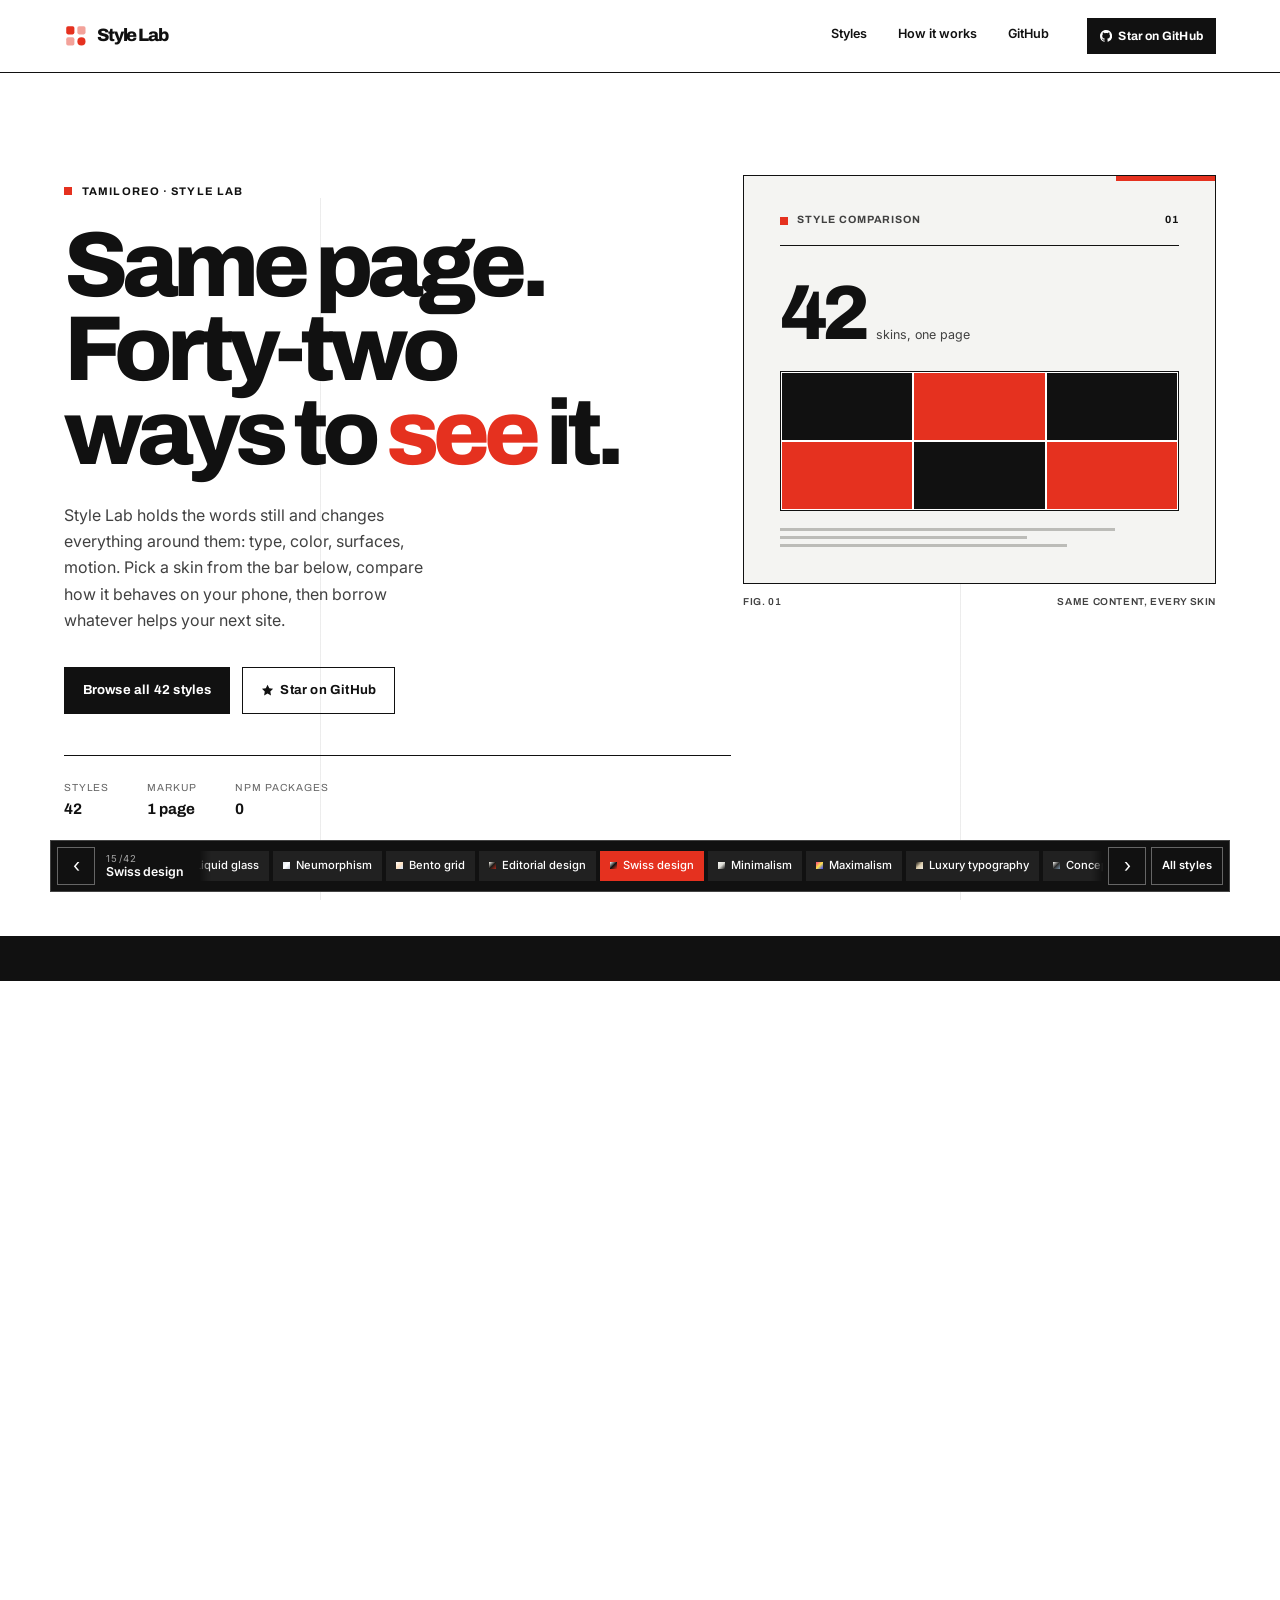
==== commit cbd552f3: "Deepen all forty-two skins and add shared behaviours Each skin now carries its own structural treatm" ====
--- a/public/index.html
+++ b/public/index.html
@@ -24,11 +24,11 @@
     <link rel="preconnect" href="https://fonts.googleapis.com" />
     <link rel="preconnect" href="https://fonts.gstatic.com" crossorigin />
     <link rel="icon" href="favicon.svg" type="image/svg+xml" />
-    <link rel="stylesheet" href="styles/base.css?v=5308c5c0b0" />
-    <script src="boot.js?v=5308c5c0b0"></script>
-    <script src="registry.js?v=5308c5c0b0"></script>
-    <noscript><link rel="stylesheet" href="styles/swiss.css?v=5308c5c0b0" /></noscript>
-    <link rel="stylesheet" href="styles/controls.css?v=5308c5c0b0" />
+    <link rel="stylesheet" href="styles/base.css?v=afb5485147" />
+    <script src="boot.js?v=afb5485147"></script>
+    <script src="registry.js?v=afb5485147"></script>
+    <noscript><link rel="stylesheet" href="styles/swiss.css?v=afb5485147" /></noscript>
+    <link rel="stylesheet" href="styles/controls.css?v=afb5485147" />
   </head>
   <body>
     <a class="skip-link" href="#main">Skip to content</a>
@@ -94,7 +94,9 @@
             TamiloreO · Style Lab
           </p>
           <h1 class="hero__title">
-            Same page. <span class="no-break">Forty-two</span> ways to <em>see</em> it.
+            <span class="hl"><span class="hw">Same</span> <span class="hw">page.</span></span>
+            <span class="hl"><span class="hw"><span class="no-break">Forty-two</span></span> <span class="hw">ways</span></span>
+            <span class="hl"><span class="hw">to</span> <em>see</em> <span class="hw">it.</span></span>
           </h1>
           <p class="hero__lede">
             Style Lab holds the words still and changes everything around them: type, color,
@@ -123,27 +125,34 @@
         </div>
 
         <figure class="hero__art">
-          <div class="art">
-            <div class="art__head">
-              <span class="art__dot" aria-hidden="true"></span>
-              <span class="art__label">Style comparison</span>
-              <span class="art__num">01</span>
+          <div class="art__viewport" id="art-viewport" tabindex="-1" aria-label="Hero artwork">
+            <div class="art" id="art-panel">
+              <div class="art__head">
+                <span class="art__dot" aria-hidden="true"></span>
+                <span class="art__label">Style comparison</span>
+                <span class="art__num">01</span>
+              </div>
+              <div class="art__stat">
+                <b>42</b>
+                <span>skins, one page</span>
+              </div>
+              <div class="art__bars" aria-hidden="true">
+                <i style="--h: 38%"></i>
+                <i style="--h: 62%"></i>
+                <i style="--h: 51%"></i>
+                <i style="--h: 84%"></i>
+                <i style="--h: 70%"></i>
+                <i style="--h: 96%"></i>
+              </div>
+              <div class="art__list" aria-hidden="true">
+                <span></span><span></span><span></span>
+              </div>
             </div>
-            <div class="art__stat">
-              <b>42</b>
-              <span>skins, one page</span>
-            </div>
-            <div class="art__bars" aria-hidden="true">
-              <i style="--h: 38%"></i>
-              <i style="--h: 62%"></i>
-              <i style="--h: 51%"></i>
-              <i style="--h: 84%"></i>
-              <i style="--h: 70%"></i>
-              <i style="--h: 96%"></i>
-            </div>
-            <div class="art__list" aria-hidden="true">
-              <span></span><span></span><span></span>
-            </div>
+          </div>
+          <div class="art__zoom" role="group" aria-label="Artwork view">
+            <button class="art__zoom-btn" type="button" data-art-zoom="in" aria-label="Zoom in">+</button>
+            <button class="art__zoom-btn" type="button" data-art-zoom="out" aria-label="Zoom out">&#8722;</button>
+            <button class="art__zoom-btn art__zoom-btn--text" type="button" data-art-zoom="reset">Reset</button>
           </div>
           <figcaption>Fig. 01 <span>Same content, every skin</span></figcaption>
         </figure>
@@ -251,6 +260,8 @@
           </p>
         </header>
 
+        <div class="work-stage" data-figure-slot hidden></div>
+
         <div class="cards">
           <article class="card">
             <span class="card__index">A</span>
@@ -360,8 +371,9 @@
 
       <section class="quote wrap" id="journal">
         <p class="quote__text">
-          A screenshot shows one moment. Here, you can resize the page, press the buttons,
-          and see how each design behaves before choosing a direction.
+          <span class="qp">A screenshot shows one moment.</span>
+          <span class="qp">Here, you can resize the page, press the buttons,</span>
+          <span class="qp">and see how each design behaves before choosing a direction.</span>
         </p>
         <footer class="quote__cite">
           <span class="quote__avatar" aria-hidden="true"></span>
@@ -462,7 +474,8 @@
       </div>
     </div>
 
-    <script src="app.js?v=5308c5c0b0" defer></script>
-    <script src="ripple.js?v=5308c5c0b0" defer></script>
+    <script src="app.js?v=afb5485147" defer></script>
+    <script src="ripple.js?v=afb5485147" defer></script>
+    <script src="stage.js?v=afb5485147" defer></script>
   </body>
 </html>
--- a/public/styles/base.css
+++ b/public/styles/base.css
@@ -1 +1 @@
-:root{--bg:#f7f6f2;--bg-2:#ffffff;--ink:#14140f;--ink-2:#5c5b53;--ink-3:#8b8981;--line:#dedbd2;--surface:#ffffff;--surface-2:#f0eee7;--accent:#14140f;--accent-2:#c8452b;--on-accent:#ffffff;--radius:2px;--radius-sm:2px;--radius-lg:2px;--border-w:1px;--shadow:none;--card-shadow:none;--font-display:"Archivo","Helvetica Neue",Arial,sans-serif;--font-text:"Inter",system-ui,-apple-system,sans-serif;--font-label:"Archivo","Helvetica Neue",Arial,sans-serif;--display-weight:600;--display-wght:620;--display-lh:0.98;--display-track:-0.025em;--display-case:none;--display-size:clamp(2.6rem,6.4vw,5.1rem);--body-size:clamp(1rem,0.5vw + 0.9rem,1.09rem);--label-track:0.14em;--label-case:uppercase;--label-size:0.72rem;--label-weight:600;--maxw:1180px;--pad:clamp(18px,4vw,44px);--section-y:clamp(56px,8vw,112px);--gap:clamp(16px,2.2vw,28px);--btn-radius:2px;--btn-border:1px solid var(--ink);--btn-bg:var(--ink);--btn-ink:var(--on-accent);--btn-pad:0.95em 1.6em;--btn-weight:600;--btn-track:0;--btn-case:none;--btn-shadow:none;--card-pad:clamp(20px,2.4vw,30px);--tile-radius:var(--radius);--sw-bg:rgba(14,14,14,0.9);--sw-ink:#f4f2ec;--sw-line:rgba(255,255,255,0.16);--sw-active-bg:#f4f2ec;--sw-active-ink:#101010;--sw-radius:999px;--sw-font:"Inter",system-ui,sans-serif;--sw-blur:18px;--swatch-1:#e6e2d8;--swatch-2:#9d9a90;--swatch-3:#14140f;--grid-line:rgba(0,0,0,0.07);--ease:cubic-bezier(0.22,0.61,0.36,1);}*,*::before,*::after{box-sizing:border-box;}html{-webkit-text-size-adjust:100%;scroll-behavior:smooth;}body{margin:0;background:var(--bg);color:var(--ink);font-family:var(--font-text);font-size:var(--body-size);line-height:1.6;padding-bottom:calc(78px + env(safe-area-inset-bottom,0px));-webkit-font-smoothing:antialiased;overflow-x:hidden;transition:background-color 220ms var(--ease),color 220ms var(--ease);}img,svg{display:block;max-width:100%;}button{font:inherit;color:inherit;}a{color:inherit;}:focus-visible{outline:2px solid var(--accent-2);outline-offset:3px;}.skip-link{position:absolute;left:-9999px;top:0;z-index:200;background:var(--ink);color:var(--bg);padding:10px 16px;}.skip-link:focus{left:12px;top:12px;}.wrap{width:min(100% - (var(--pad) * 2),var(--maxw));margin-inline:auto;}.decor{position:fixed;inset:0;pointer-events:none;z-index:0;overflow:hidden;}.decor__a,.decor__b,.decor__c,.decor__d{position:absolute;display:none;}main,.site-header,.site-footer{position:relative;z-index:1;}.liquid-field{position:fixed;inset:0;display:block;width:100%;height:100%;z-index:0;pointer-events:none;opacity:0;visibility:hidden;mix-blend-mode:overlay;transform:translateZ(0);transition:opacity 700ms ease;}[data-style="liquid-glass"] .liquid-field{opacity:0.92;visibility:visible;}.site-header{position:relative;padding-block:clamp(14px,2vw,22px);border-bottom:var(--border-w) solid var(--line);background:color-mix(in srgb,var(--bg) 82%,transparent);backdrop-filter:blur(10px);z-index:30;}.site-header__inner{display:flex;align-items:center;gap:clamp(14px,3vw,34px);}.brand{display:inline-flex;align-items:center;gap:10px;text-decoration:none;margin-right:auto;}.brand__mark{width:1.5em;height:1.5em;display:grid;place-items:center;color:var(--accent);}.brand__mark svg{width:100%;height:100%;}.brand__word{font-family:var(--font-display);font-weight:700;font-size:1.16rem;letter-spacing:-0.02em;line-height:1;}.site-nav{display:flex;align-items:center;gap:clamp(14px,2vw,26px);font-size:0.92rem;}.site-nav a,.site-footer__nav a{text-decoration:none;position:relative;padding-bottom:2px;}.site-nav a::after,.site-footer__nav a::after{content:"";position:absolute;left:0;right:0;bottom:0;height:1px;background:currentColor;transform:scaleX(0);transform-origin:left;transition:transform 220ms var(--ease);}.site-nav a:hover::after,.site-footer__nav a:hover::after{transform:scaleX(1);}.site-nav a:hover,.site-footer__nav a:hover,.card__link:hover{text-decoration:none;opacity:0.86;}.nav-toggle{display:none;align-items:center;gap:8px;background:none;border:1px solid var(--line);border-radius:var(--btn-radius);padding:8px 12px;cursor:pointer;font-size:0.82rem;}.mobile-nav{display:none;flex-direction:column;gap:2px;padding:10px var(--pad) 16px;border-top:1px solid var(--line);background:var(--bg);}.mobile-nav a{text-decoration:none;padding:10px 0;font-family:var(--font-display);font-size:1.1rem;border-bottom:1px solid var(--line);}.btn{display:inline-flex;align-items:center;justify-content:center;gap:0.5em;padding:var(--btn-pad);border:var(--btn-border);border-radius:var(--btn-radius);background:var(--btn-bg);color:var(--btn-ink);font-family:var(--font-label);font-weight:var(--btn-weight);font-size:0.88rem;letter-spacing:var(--btn-track);text-align:center;text-transform:var(--btn-case);text-decoration:none;cursor:pointer;box-shadow:var(--btn-shadow);transition:transform 160ms var(--ease),box-shadow 160ms var(--ease),background-color 160ms var(--ease),color 160ms var(--ease);will-change:transform;}.btn:hover{transform:translateY(-1px);}.btn:active{transform:translateY(1px);}.btn--ghost{background:transparent;color:var(--ink);}.btn--sm{padding:0.6em 1.1em;font-size:0.8rem;}.hero{display:grid;grid-template-columns:1.05fr 0.95fr;gap:clamp(24px,5vw,64px);align-items:center;padding-block:clamp(38px,6vw,84px) var(--section-y);}.eyebrow{display:inline-flex;align-items:center;gap:0.6em;margin:0 0 clamp(14px,2vw,22px);font-family:var(--font-label);font-size:var(--label-size);font-weight:var(--label-weight);letter-spacing:var(--label-track);text-transform:var(--label-case);color:var(--ink-2);}.eyebrow__dot{width:0.55em;height:0.55em;border-radius:50%;background:var(--accent-2);flex:none;}.hero__title{margin:0 0 clamp(16px,2.2vw,26px);font-family:var(--font-display);font-weight:var(--display-weight);font-size:var(--display-size);line-height:var(--display-lh);letter-spacing:var(--display-track);text-transform:var(--display-case);text-wrap:balance;}.no-break{white-space:nowrap;}.hero__title em{font-style:italic;font-weight:inherit;}.hero__lede{margin:0 0 clamp(22px,3vw,34px);max-width:40ch;color:var(--ink-2);font-size:clamp(1rem,0.35vw + 0.95rem,1.14rem);}.hero__actions{display:flex;flex-wrap:wrap;gap:12px;margin-bottom:clamp(26px,3.5vw,40px);}.hero__meta{display:flex;flex-wrap:wrap;gap:clamp(18px,3vw,40px);margin:0;padding-top:clamp(16px,2vw,24px);border-top:var(--border-w) solid var(--line);}.hero__meta div{display:grid;gap:2px;}.hero__meta dt{font-family:var(--font-label);font-size:0.68rem;letter-spacing:var(--label-track);text-transform:uppercase;color:var(--ink-3);}.hero__meta dd{margin:0;font-family:var(--font-display);font-size:1.02rem;font-weight:600;}.hero__art{margin:0;position:relative;}.art{position:relative;border:var(--border-w) solid var(--line);border-radius:var(--radius-lg);background:var(--surface);box-shadow:var(--card-shadow);padding:clamp(18px,2.2vw,26px);overflow:hidden;}.art__head{display:flex;align-items:center;gap:10px;padding-bottom:14px;border-bottom:var(--border-w) solid var(--line);}.art__dot{width:9px;height:9px;border-radius:50%;background:var(--accent-2);flex:none;}.art__label{font-family:var(--font-label);font-size:0.72rem;letter-spacing:0.08em;text-transform:uppercase;color:var(--ink-2);}.art__num{margin-left:auto;font-family:var(--font-label);font-size:0.72rem;color:var(--ink-3);}.art__stat{display:flex;align-items:baseline;gap:10px;padding-block:clamp(16px,2.4vw,26px) clamp(10px,1.4vw,16px);flex-wrap:wrap;}.art__stat b{font-family:var(--font-display);font-size:clamp(2.4rem,4.4vw,3.4rem);font-weight:var(--display-weight);letter-spacing:-0.03em;line-height:1;}.art__stat span{font-size:0.82rem;color:var(--ink-2);}.art__bars{display:flex;align-items:flex-end;gap:clamp(6px,1vw,12px);height:clamp(84px,12vw,132px);padding-top:8px;}.art__bars i{flex:1;height:var(--h,50%);border-radius:var(--radius-sm);background:var(--accent);opacity:0.86;transition:height 420ms var(--ease);}.art__bars i:nth-child(2n){background:var(--accent-2);opacity:0.9;}.art__list{display:grid;gap:8px;margin-top:clamp(14px,2vw,20px);}.art__list span{display:block;height:7px;border-radius:999px;background:var(--surface-2);}.art__list span:nth-child(1){width:84%;}.art__list span:nth-child(2){width:62%;}.art__list span:nth-child(3){width:72%;}.hero__art figcaption{display:flex;justify-content:space-between;gap:12px;margin-top:12px;font-family:var(--font-label);font-size:0.7rem;letter-spacing:0.06em;text-transform:uppercase;color:var(--ink-3);}.ticker{border-block:var(--border-w) solid var(--line);overflow:hidden;padding-block:12px;}.ticker__track{display:flex;width:max-content;animation:ticker 38s linear infinite;}.ticker__group{display:flex;align-items:center;gap:clamp(18px,3vw,40px);padding-right:clamp(18px,3vw,40px);font-family:var(--font-label);font-size:0.78rem;letter-spacing:var(--label-track);text-transform:uppercase;white-space:nowrap;color:var(--ink-2);}.ticker__group i{color:var(--accent-2);font-style:normal;}@keyframes ticker{from{transform:translate3d(0,0,0);}to{transform:translate3d(-50%,0,0);}}.section{padding-block:var(--section-y);scroll-margin-top:24px;}.section__head{display:grid;grid-template-columns:minmax(0,1.4fr) minmax(0,1fr);gap:clamp(14px,3vw,48px);align-items:end;margin-bottom:clamp(28px,4vw,52px);padding-bottom:clamp(16px,2vw,24px);border-bottom:var(--border-w) solid var(--line);}.section__index{grid-column:1 / -1;margin:0;font-family:var(--font-label);font-size:var(--label-size);letter-spacing:var(--label-track);text-transform:var(--label-case);color:var(--ink-3);}.section__title{margin:0;font-family:var(--font-display);font-weight:var(--display-weight);font-size:clamp(1.7rem,3.2vw,2.7rem);line-height:1.04;letter-spacing:var(--display-track);}.section__note{margin:0;color:var(--ink-2);font-size:0.95rem;max-width:34ch;}.cards{display:grid;grid-template-columns:repeat(auto-fit,minmax(min(100%,260px),1fr));gap:var(--gap);}.card{position:relative;display:flex;flex-direction:column;gap:10px;padding:var(--card-pad);border:var(--border-w) solid var(--line);border-radius:var(--radius);background:var(--surface);box-shadow:var(--card-shadow);transition:transform 220ms var(--ease),box-shadow 220ms var(--ease);}.card__index{font-family:var(--font-label);font-size:0.7rem;letter-spacing:0.16em;color:var(--accent-2);}.card__title{margin:0;font-family:var(--font-display);font-size:1.32rem;font-weight:600;line-height:1.16;letter-spacing:-0.01em;}.card__body{margin:0;color:var(--ink-2);font-size:0.94rem;}.card__list{list-style:none;margin:6px 0 0;padding:0;display:grid;gap:6px;font-size:0.86rem;color:var(--ink-2);}.card__list li{display:flex;align-items:center;gap:8px;}.card__list li::before{content:"";width:5px;height:5px;background:var(--accent-2);border-radius:50%;flex:none;}.card__link{margin-top:auto;padding-top:14px;display:inline-flex;align-items:center;gap:6px;font-family:var(--font-label);font-size:0.78rem;letter-spacing:0.06em;text-transform:uppercase;text-decoration:none;border-top:var(--border-w) solid var(--line);}.card__link span{transition:transform 200ms var(--ease);}.card__link:hover span{transform:translateX(4px);}.bento{display:grid;grid-template-columns:repeat(6,minmax(0,1fr));gap:var(--gap);}.tile{grid-column:span 2;display:flex;flex-direction:column;gap:10px;padding:var(--card-pad);border:var(--border-w) solid var(--line);border-radius:var(--tile-radius);background:var(--surface);box-shadow:var(--card-shadow);min-height:168px;}.tile--wide{grid-column:span 4;}.tile--tall{grid-row:span 2;}.tile--accent{background:var(--surface-2);}.tile__label{margin:0;font-family:var(--font-label);font-size:0.68rem;letter-spacing:var(--label-track);text-transform:uppercase;color:var(--ink-3);}.tile__figure{margin:0;font-family:var(--font-display);font-size:clamp(2.4rem,4.6vw,3.6rem);font-weight:var(--display-weight);line-height:0.92;letter-spacing:-0.03em;}.tile__figure span{font-size:0.5em;}.tile__note{margin:0;font-size:0.82rem;color:var(--ink-2);}.tile__quote{margin:0;font-family:var(--font-display);font-size:1.06rem;line-height:1.36;}.quote{padding-block:var(--section-y);border-block:var(--border-w) solid var(--line);text-align:center;display:grid;justify-items:center;gap:clamp(20px,3vw,32px);}.quote__text{margin:0;max-width:26ch;font-family:var(--font-display);font-weight:var(--display-weight);font-size:clamp(1.5rem,3.4vw,2.6rem);line-height:1.14;letter-spacing:var(--display-track);text-wrap:balance;}.quote__cite{display:inline-flex;align-items:center;gap:12px;font-size:0.86rem;color:var(--ink-2);}.quote__cite b{color:var(--ink);font-weight:600;}.quote__avatar{width:34px;height:34px;border-radius:50%;background:var(--accent-2);flex:none;}.closing{padding-block:var(--section-y);}.closing__inner{display:grid;gap:12px;justify-items:start;padding:clamp(28px,4vw,56px);border:var(--border-w) solid var(--line);border-radius:var(--radius);background:var(--surface);box-shadow:var(--card-shadow);}.closing__eyebrow{margin:0;font-family:var(--font-label);font-size:var(--label-size);letter-spacing:var(--label-track);text-transform:var(--label-case);color:var(--ink-3);}.closing__title{margin:0;font-family:var(--font-display);font-weight:var(--display-weight);font-size:clamp(1.9rem,4.4vw,3.4rem);line-height:1;letter-spacing:var(--display-track);}.closing__body{margin:0;color:var(--ink-2);}.closing__actions{display:flex;flex-wrap:wrap;gap:12px;margin-top:12px;}.site-footer{border-top:var(--border-w) solid var(--line);padding-block:clamp(28px,4vw,44px);}.site-footer__inner{display:grid;grid-template-columns:1.4fr auto auto;gap:clamp(18px,3vw,48px);align-items:start;}.site-footer__brand .brand__word{font-size:1.1rem;}.site-footer__brand p{margin:8px 0 0;font-size:0.84rem;color:var(--ink-2);max-width:32ch;}.site-footer__nav{display:grid;gap:8px;font-size:0.86rem;justify-items:start;}.site-footer__legal{margin:0;font-size:0.78rem;color:var(--ink-3);text-align:right;}.switcher{position:fixed;inset:auto 0 0 0;z-index:80;padding:10px clamp(10px,2vw,22px) calc(10px + env(safe-area-inset-bottom,0px));pointer-events:none;}.switcher__bar{pointer-events:auto;display:flex;align-items:center;gap:6px;max-width:min(100%,1180px);margin-inline:auto;padding:7px 8px;border:1px solid var(--sw-line);border-radius:var(--sw-radius);background:var(--sw-bg);color:var(--sw-ink);backdrop-filter:blur(var(--sw-blur));-webkit-backdrop-filter:blur(var(--sw-blur));font-family:var(--sw-font);box-shadow:0 10px 40px rgba(0,0,0,0.24);}.switcher__arrow{flex:none;width:32px;height:32px;display:grid;place-items:center;border-radius:var(--sw-radius);border:1px solid var(--sw-line);background:transparent;color:inherit;cursor:pointer;font-size:1.05rem;line-height:1;transition:background-color 140ms var(--ease);}.switcher__arrow:hover{background:rgba(255,255,255,0.12);}.switcher__current{flex:none;display:grid;gap:1px;padding-inline:6px 10px;min-width:96px;max-width:168px;line-height:1.15;}.switcher__count{font-size:0.62rem;letter-spacing:0.14em;opacity:0.62;}.switcher__name{font-size:0.84rem;font-weight:600;letter-spacing:-0.01em;white-space:nowrap;overflow:hidden;text-overflow:ellipsis;}.switcher__rail{display:flex;align-items:center;gap:5px;overflow-x:auto;scrollbar-width:none;flex:1;padding:2px;scroll-snap-type:x proximity;mask-image:linear-gradient(90deg,transparent,#000 12px,#000 calc(100% - 12px),transparent);}.switcher__rail::-webkit-scrollbar{display:none;}.chip{flex:none;scroll-snap-align:center;display:inline-flex;align-items:center;gap:6px;padding:7px 11px;border-radius:inherit;border:1px solid transparent;background:rgba(255,255,255,0.07);color:inherit;font-family:inherit;font-size:0.76rem;font-weight:500;line-height:1;cursor:pointer;white-space:nowrap;transition:background-color 140ms var(--ease),color 140ms var(--ease);}.chip:hover{background:rgba(255,255,255,0.16);}.chip[aria-pressed="true"]{background:var(--sw-active-bg);color:var(--sw-active-ink);}.chip__dot{width:7px;height:7px;border-radius:50%;background:linear-gradient(135deg,var(--swatch-1),var(--swatch-2),var(--swatch-3));flex:none;}.switcher__all{flex:none;padding:8px 12px;border-radius:var(--sw-radius);border:1px solid var(--sw-line);background:transparent;color:inherit;font-family:inherit;font-size:0.76rem;font-weight:600;cursor:pointer;white-space:nowrap;transition:background-color 140ms var(--ease);}.switcher__all:hover{background:rgba(255,255,255,0.12);}.sheet{position:fixed;inset:0;z-index:90;display:grid;align-items:end;}.sheet[hidden]{display:none;}.sheet__scrim{position:absolute;inset:0;background:rgba(8,8,8,0.55);backdrop-filter:blur(3px);animation:fade 180ms var(--ease);}.sheet__panel{position:relative;max-width:min(100%,1180px);max-height:82vh;overflow:auto;margin-inline:auto;width:100%;background:var(--bg-2);color:var(--ink);border-top-left-radius:18px;border-top-right-radius:18px;padding:clamp(20px,3vw,34px);box-shadow:0 -20px 60px rgba(0,0,0,0.3);animation:sheetUp 260ms var(--ease);}.sheet__head{display:flex;align-items:start;justify-content:space-between;gap:16px;margin-bottom:clamp(16px,2.4vw,26px);}.sheet__eyebrow{margin:0 0 4px;font-family:var(--font-label);font-size:0.66rem;letter-spacing:0.16em;text-transform:uppercase;color:var(--ink-3);}.sheet__title{margin:0;font-family:var(--font-display);font-size:clamp(1.18rem,2.4vw,1.7rem);font-weight:var(--display-weight);letter-spacing:-0.02em;line-height:1.1;}.sheet__close{flex:none;width:38px;height:38px;border-radius:50%;border:1px solid var(--line);background:transparent;font-size:1.3rem;line-height:1;cursor:pointer;color:var(--ink-2);}.sheet__grid{display:grid;grid-template-columns:repeat(auto-fill,minmax(min(100%,190px),1fr));gap:10px;}.style-card{display:grid;gap:6px;text-align:left;padding:12px;border:1px solid var(--line);border-radius:10px;background:var(--surface);cursor:pointer;transition:transform 160ms var(--ease),border-color 160ms var(--ease);}.style-card:hover{transform:translateY(-2px);border-color:var(--ink-3);}.style-card[aria-pressed="true"]{border-color:var(--accent-2);box-shadow:0 0 0 1px var(--accent-2) inset;}.style-card__swatch{display:flex;height:34px;border-radius:6px;overflow:hidden;}.style-card__swatch i{flex:1;}.style-card__name{font-family:var(--font-display);font-size:0.92rem;font-weight:600;letter-spacing:-0.01em;}.style-card__meta{font-size:0.7rem;color:var(--ink-3);letter-spacing:0.06em;text-transform:uppercase;}@keyframes fade{from{opacity:0;}}@keyframes sheetUp{from{transform:translateY(24px);opacity:0;}}@media (max-width:980px){.hero{grid-template-columns:1fr;gap:clamp(28px,5vw,44px);}.hero__art{max-width:520px;}.section__head{grid-template-columns:1fr;align-items:start;}.bento{grid-template-columns:repeat(4,minmax(0,1fr));}.tile--wide{grid-column:span 4;}.tile{grid-column:span 2;}.tile--tall{grid-row:span 1;}.site-footer__inner{grid-template-columns:1fr 1fr;}.site-footer__legal{grid-column:1 / -1;text-align:left;}}@media (max-width:820px){.site-nav,.site-header__cta{display:none;}.nav-toggle{display:inline-flex;}.mobile-nav.is-open{display:flex;}.switcher__current{display:none;}.switcher__bar{gap:4px;}}@media (max-width:560px){.bento{grid-template-columns:1fr;}.tile,.tile--wide{grid-column:1 / -1;}.hero__meta{gap:14px 22px;}.site-footer__inner{grid-template-columns:1fr;}.switcher__all{padding:8px 10px;font-size:0.72rem;}}@media (prefers-reduced-motion:reduce){html{scroll-behavior:auto;}*,*::before,*::after{animation-duration:0.001ms !important;animation-iteration-count:1 !important;transition-duration:0.001ms !important;}.ticker__track{animation:none;}}.icon{display:inline-block;flex:none;width:1em;height:1em;}.btn .icon{margin-block:-0.08em;}.sheet__foot{display:flex;flex-wrap:wrap;align-items:center;justify-content:space-between;gap:12px 18px;margin-top:20px;padding-top:16px;border-top:1px solid var(--line);}.sheet__foot p{margin:0;max-width:46ch;font-family:var(--font-text);font-size:0.8rem;line-height:1.5;color:var(--ink-2);}
+:root{--bg:#f7f6f2;--bg-2:#ffffff;--ink:#14140f;--ink-2:#5c5b53;--ink-3:#8b8981;--line:#dedbd2;--surface:#ffffff;--surface-2:#f0eee7;--accent:#14140f;--accent-2:#c8452b;--on-accent:#ffffff;--radius:2px;--radius-sm:2px;--radius-lg:2px;--border-w:1px;--shadow:none;--card-shadow:none;--font-display:"Archivo","Helvetica Neue",Arial,sans-serif;--font-text:"Inter",system-ui,-apple-system,sans-serif;--font-label:"Archivo","Helvetica Neue",Arial,sans-serif;--display-weight:600;--display-wght:620;--display-lh:0.98;--display-track:-0.025em;--display-case:none;--display-size:clamp(2.6rem,6.4vw,5.1rem);--body-size:clamp(1rem,0.5vw + 0.9rem,1.09rem);--label-track:0.14em;--label-case:uppercase;--label-size:0.72rem;--label-weight:600;--maxw:1180px;--pad:clamp(18px,4vw,44px);--section-y:clamp(56px,8vw,112px);--gap:clamp(16px,2.2vw,28px);--btn-radius:2px;--btn-border:1px solid var(--ink);--btn-bg:var(--ink);--btn-ink:var(--on-accent);--btn-pad:0.95em 1.6em;--btn-weight:600;--btn-track:0;--btn-case:none;--btn-shadow:none;--card-pad:clamp(20px,2.4vw,30px);--tile-radius:var(--radius);--sw-bg:rgba(14,14,14,0.9);--sw-ink:#f4f2ec;--sw-line:rgba(255,255,255,0.16);--sw-active-bg:#f4f2ec;--sw-active-ink:#101010;--sw-radius:999px;--sw-font:"Inter",system-ui,sans-serif;--sw-blur:18px;--swatch-1:#e6e2d8;--swatch-2:#9d9a90;--swatch-3:#14140f;--grid-line:rgba(0,0,0,0.07);--ease:cubic-bezier(0.22,0.61,0.36,1);}*,*::before,*::after{box-sizing:border-box;}html{-webkit-text-size-adjust:100%;scroll-behavior:smooth;}body{margin:0;background:var(--bg);color:var(--ink);font-family:var(--font-text);font-size:var(--body-size);line-height:1.6;padding-bottom:calc(78px + env(safe-area-inset-bottom,0px));-webkit-font-smoothing:antialiased;overflow-x:hidden;transition:background-color 220ms var(--ease),color 220ms var(--ease);}img,svg{display:block;max-width:100%;}button{font:inherit;color:inherit;}a{color:inherit;}:focus-visible{outline:2px solid var(--accent-2);outline-offset:3px;}.skip-link{position:absolute;left:-9999px;top:0;z-index:200;background:var(--ink);color:var(--bg);padding:10px 16px;}.skip-link:focus{left:12px;top:12px;}.wrap{width:min(100% - (var(--pad) * 2),var(--maxw));margin-inline:auto;}.decor{position:fixed;inset:0;pointer-events:none;z-index:0;overflow:hidden;}.decor__a,.decor__b,.decor__c,.decor__d{position:absolute;display:none;}main,.site-header,.site-footer{position:relative;z-index:1;}.liquid-field{position:fixed;inset:0;display:block;width:100%;height:100%;z-index:0;pointer-events:none;opacity:0;visibility:hidden;mix-blend-mode:overlay;transform:translateZ(0);transition:opacity 700ms ease;}[data-style="liquid-glass"] .liquid-field{opacity:0.92;visibility:visible;}.art__viewport{position:relative;}.work-stage{display:none;}.art__zoom{display:none;}.art__zoom-btn{font:inherit;cursor:pointer;}.site-header{position:relative;padding-block:clamp(14px,2vw,22px);border-bottom:var(--border-w) solid var(--line);background:color-mix(in srgb,var(--bg) 82%,transparent);backdrop-filter:blur(10px);z-index:30;}.site-header__inner{display:flex;align-items:center;gap:clamp(14px,3vw,34px);}.brand{display:inline-flex;align-items:center;gap:10px;text-decoration:none;margin-right:auto;}.brand__mark{width:1.5em;height:1.5em;display:grid;place-items:center;color:var(--accent);}.brand__mark svg{width:100%;height:100%;}.brand__word{font-family:var(--font-display);font-weight:700;font-size:1.16rem;letter-spacing:-0.02em;line-height:1;}.site-nav{display:flex;align-items:center;gap:clamp(14px,2vw,26px);font-size:0.92rem;}.site-nav a,.site-footer__nav a{text-decoration:none;position:relative;padding-bottom:2px;}.site-nav a::after,.site-footer__nav a::after{content:"";position:absolute;left:0;right:0;bottom:0;height:1px;background:currentColor;transform:scaleX(0);transform-origin:left;transition:transform 220ms var(--ease);}.site-nav a:hover::after,.site-footer__nav a:hover::after{transform:scaleX(1);}.site-nav a:hover,.site-footer__nav a:hover,.card__link:hover{text-decoration:none;opacity:0.86;}.nav-toggle{display:none;align-items:center;gap:8px;background:none;border:1px solid var(--line);border-radius:var(--btn-radius);padding:8px 12px;cursor:pointer;font-size:0.82rem;}.mobile-nav{display:none;flex-direction:column;gap:2px;padding:10px var(--pad) 16px;border-top:1px solid var(--line);background:var(--bg);}.mobile-nav a{text-decoration:none;padding:10px 0;font-family:var(--font-display);font-size:1.1rem;border-bottom:1px solid var(--line);}.btn{display:inline-flex;align-items:center;justify-content:center;gap:0.5em;padding:var(--btn-pad);border:var(--btn-border);border-radius:var(--btn-radius);background:var(--btn-bg);color:var(--btn-ink);font-family:var(--font-label);font-weight:var(--btn-weight);font-size:0.88rem;letter-spacing:var(--btn-track);text-align:center;text-transform:var(--btn-case);text-decoration:none;cursor:pointer;box-shadow:var(--btn-shadow);transition:transform 160ms var(--ease),box-shadow 160ms var(--ease),background-color 160ms var(--ease),color 160ms var(--ease);will-change:transform;}.btn:hover{transform:translateY(-1px);}.btn:active{transform:translateY(1px);}.btn--ghost{background:transparent;color:var(--ink);}.btn--sm{padding:0.6em 1.1em;font-size:0.8rem;}.hero{display:grid;grid-template-columns:1.05fr 0.95fr;gap:clamp(24px,5vw,64px);align-items:center;padding-block:clamp(38px,6vw,84px) var(--section-y);}.eyebrow{display:inline-flex;align-items:center;gap:0.6em;margin:0 0 clamp(14px,2vw,22px);font-family:var(--font-label);font-size:var(--label-size);font-weight:var(--label-weight);letter-spacing:var(--label-track);text-transform:var(--label-case);color:var(--ink-2);}.eyebrow__dot{width:0.55em;height:0.55em;border-radius:50%;background:var(--accent-2);flex:none;}.hero__title{margin:0 0 clamp(16px,2.2vw,26px);font-family:var(--font-display);font-weight:var(--display-weight);font-size:var(--display-size);line-height:var(--display-lh);letter-spacing:var(--display-track);text-transform:var(--display-case);text-wrap:balance;}.no-break{white-space:nowrap;}.hero__title em{font-style:italic;font-weight:inherit;}.hero__lede{margin:0 0 clamp(22px,3vw,34px);max-width:40ch;color:var(--ink-2);font-size:clamp(1rem,0.35vw + 0.95rem,1.14rem);}.hero__actions{display:flex;flex-wrap:wrap;gap:12px;margin-bottom:clamp(26px,3.5vw,40px);}.hero__meta{display:flex;flex-wrap:wrap;gap:clamp(18px,3vw,40px);margin:0;padding-top:clamp(16px,2vw,24px);border-top:var(--border-w) solid var(--line);}.hero__meta div{display:grid;gap:2px;}.hero__meta dt{font-family:var(--font-label);font-size:0.68rem;letter-spacing:var(--label-track);text-transform:uppercase;color:var(--ink-3);}.hero__meta dd{margin:0;font-family:var(--font-display);font-size:1.02rem;font-weight:600;}.hero__art{margin:0;position:relative;}.art{position:relative;border:var(--border-w) solid var(--line);border-radius:var(--radius-lg);background:var(--surface);box-shadow:var(--card-shadow);padding:clamp(18px,2.2vw,26px);overflow:hidden;}.art__head{display:flex;align-items:center;gap:10px;padding-bottom:14px;border-bottom:var(--border-w) solid var(--line);}.art__dot{width:9px;height:9px;border-radius:50%;background:var(--accent-2);flex:none;}.art__label{font-family:var(--font-label);font-size:0.72rem;letter-spacing:0.08em;text-transform:uppercase;color:var(--ink-2);}.art__num{margin-left:auto;font-family:var(--font-label);font-size:0.72rem;color:var(--ink-3);}.art__stat{display:flex;align-items:baseline;gap:10px;padding-block:clamp(16px,2.4vw,26px) clamp(10px,1.4vw,16px);flex-wrap:wrap;}.art__stat b{font-family:var(--font-display);font-size:clamp(2.4rem,4.4vw,3.4rem);font-weight:var(--display-weight);letter-spacing:-0.03em;line-height:1;}.art__stat span{font-size:0.82rem;color:var(--ink-2);}.art__bars{display:flex;align-items:flex-end;gap:clamp(6px,1vw,12px);height:clamp(84px,12vw,132px);padding-top:8px;}.art__bars i{flex:1;height:var(--h,50%);border-radius:var(--radius-sm);background:var(--accent);opacity:0.86;transition:height 420ms var(--ease);}.art__bars i:nth-child(2n){background:var(--accent-2);opacity:0.9;}.art__list{display:grid;gap:8px;margin-top:clamp(14px,2vw,20px);}.art__list span{display:block;height:7px;border-radius:999px;background:var(--surface-2);}.art__list span:nth-child(1){width:84%;}.art__list span:nth-child(2){width:62%;}.art__list span:nth-child(3){width:72%;}.hero__art figcaption{display:flex;justify-content:space-between;gap:12px;margin-top:12px;font-family:var(--font-label);font-size:0.7rem;letter-spacing:0.06em;text-transform:uppercase;color:var(--ink-3);}.ticker{border-block:var(--border-w) solid var(--line);overflow:hidden;padding-block:12px;}.ticker__track{display:flex;width:max-content;animation:ticker 38s linear infinite;}.ticker__group{display:flex;align-items:center;gap:clamp(18px,3vw,40px);padding-right:clamp(18px,3vw,40px);font-family:var(--font-label);font-size:0.78rem;letter-spacing:var(--label-track);text-transform:uppercase;white-space:nowrap;color:var(--ink-2);}.ticker__group i{color:var(--accent-2);font-style:normal;}@keyframes ticker{from{transform:translate3d(0,0,0);}to{transform:translate3d(-50%,0,0);}}.section{padding-block:var(--section-y);scroll-margin-top:24px;}.section__head{display:grid;grid-template-columns:minmax(0,1.4fr) minmax(0,1fr);gap:clamp(14px,3vw,48px);align-items:end;margin-bottom:clamp(28px,4vw,52px);padding-bottom:clamp(16px,2vw,24px);border-bottom:var(--border-w) solid var(--line);}.section__index{grid-column:1 / -1;margin:0;font-family:var(--font-label);font-size:var(--label-size);letter-spacing:var(--label-track);text-transform:var(--label-case);color:var(--ink-3);}.section__title{margin:0;font-family:var(--font-display);font-weight:var(--display-weight);font-size:clamp(1.7rem,3.2vw,2.7rem);line-height:1.04;letter-spacing:var(--display-track);}.section__note{margin:0;color:var(--ink-2);font-size:0.95rem;max-width:34ch;}.cards{display:grid;grid-template-columns:repeat(auto-fit,minmax(min(100%,260px),1fr));gap:var(--gap);}.card{position:relative;display:flex;flex-direction:column;gap:10px;padding:var(--card-pad);border:var(--border-w) solid var(--line);border-radius:var(--radius);background:var(--surface);box-shadow:var(--card-shadow);transition:transform 220ms var(--ease),box-shadow 220ms var(--ease);}.card__index{font-family:var(--font-label);font-size:0.7rem;letter-spacing:0.16em;color:var(--accent-2);}.card__title{margin:0;font-family:var(--font-display);font-size:1.32rem;font-weight:600;line-height:1.16;letter-spacing:-0.01em;}.card__body{margin:0;color:var(--ink-2);font-size:0.94rem;}.card__list{list-style:none;margin:6px 0 0;padding:0;display:grid;gap:6px;font-size:0.86rem;color:var(--ink-2);}.card__list li{display:flex;align-items:center;gap:8px;}.card__list li::before{content:"";width:5px;height:5px;background:var(--accent-2);border-radius:50%;flex:none;}.card__link{margin-top:auto;padding-top:14px;display:inline-flex;align-items:center;gap:6px;font-family:var(--font-label);font-size:0.78rem;letter-spacing:0.06em;text-transform:uppercase;text-decoration:none;border-top:var(--border-w) solid var(--line);}.card__link span{transition:transform 200ms var(--ease);}.card__link:hover span{transform:translateX(4px);}.bento{display:grid;grid-template-columns:repeat(6,minmax(0,1fr));gap:var(--gap);}.tile{grid-column:span 2;display:flex;flex-direction:column;gap:10px;padding:var(--card-pad);border:var(--border-w) solid var(--line);border-radius:var(--tile-radius);background:var(--surface);box-shadow:var(--card-shadow);min-height:168px;}.tile--wide{grid-column:span 4;}.tile--tall{grid-row:span 2;}.tile--accent{background:var(--surface-2);}.tile__label{margin:0;font-family:var(--font-label);font-size:0.68rem;letter-spacing:var(--label-track);text-transform:uppercase;color:var(--ink-3);}.tile__figure{margin:0;font-family:var(--font-display);font-size:clamp(2.4rem,4.6vw,3.6rem);font-weight:var(--display-weight);line-height:0.92;letter-spacing:-0.03em;}.tile__figure span{font-size:0.5em;}.tile__note{margin:0;font-size:0.82rem;color:var(--ink-2);}.tile__quote{margin:0;font-family:var(--font-display);font-size:1.06rem;line-height:1.36;}.quote{padding-block:var(--section-y);border-block:var(--border-w) solid var(--line);text-align:center;display:grid;justify-items:center;gap:clamp(20px,3vw,32px);}.quote__text{margin:0;max-width:26ch;font-family:var(--font-display);font-weight:var(--display-weight);font-size:clamp(1.5rem,3.4vw,2.6rem);line-height:1.14;letter-spacing:var(--display-track);text-wrap:balance;}.quote__cite{display:inline-flex;align-items:center;gap:12px;font-size:0.86rem;color:var(--ink-2);}.quote__cite b{color:var(--ink);font-weight:600;}.quote__avatar{width:34px;height:34px;border-radius:50%;background:var(--accent-2);flex:none;}.closing{padding-block:var(--section-y);}.closing__inner{display:grid;gap:12px;justify-items:start;padding:clamp(28px,4vw,56px);border:var(--border-w) solid var(--line);border-radius:var(--radius);background:var(--surface);box-shadow:var(--card-shadow);}.closing__eyebrow{margin:0;font-family:var(--font-label);font-size:var(--label-size);letter-spacing:var(--label-track);text-transform:var(--label-case);color:var(--ink-3);}.closing__title{margin:0;font-family:var(--font-display);font-weight:var(--display-weight);font-size:clamp(1.9rem,4.4vw,3.4rem);line-height:1;letter-spacing:var(--display-track);}.closing__body{margin:0;color:var(--ink-2);}.closing__actions{display:flex;flex-wrap:wrap;gap:12px;margin-top:12px;}.site-footer{border-top:var(--border-w) solid var(--line);padding-block:clamp(28px,4vw,44px);}.site-footer__inner{display:grid;grid-template-columns:1.4fr auto auto;gap:clamp(18px,3vw,48px);align-items:start;}.site-footer__brand .brand__word{font-size:1.1rem;}.site-footer__brand p{margin:8px 0 0;font-size:0.84rem;color:var(--ink-2);max-width:32ch;}.site-footer__nav{display:grid;gap:8px;font-size:0.86rem;justify-items:start;}.site-footer__legal{margin:0;font-size:0.78rem;color:var(--ink-3);text-align:right;}.switcher{position:fixed;inset:auto 0 0 0;z-index:80;padding:10px clamp(10px,2vw,22px) calc(10px + env(safe-area-inset-bottom,0px));pointer-events:none;}.switcher__bar{pointer-events:auto;display:flex;align-items:center;gap:6px;max-width:min(100%,1180px);margin-inline:auto;padding:7px 8px;border:1px solid var(--sw-line);border-radius:var(--sw-radius);background:var(--sw-bg);color:var(--sw-ink);backdrop-filter:blur(var(--sw-blur));-webkit-backdrop-filter:blur(var(--sw-blur));font-family:var(--sw-font);box-shadow:0 10px 40px rgba(0,0,0,0.24);}.switcher__arrow{flex:none;width:32px;height:32px;display:grid;place-items:center;border-radius:var(--sw-radius);border:1px solid var(--sw-line);background:transparent;color:inherit;cursor:pointer;font-size:1.05rem;line-height:1;transition:background-color 140ms var(--ease);}.switcher__arrow:hover{background:rgba(255,255,255,0.12);}.switcher__current{flex:none;display:grid;gap:1px;padding-inline:6px 10px;min-width:96px;max-width:168px;line-height:1.15;}.switcher__count{font-size:0.62rem;letter-spacing:0.14em;opacity:0.62;}.switcher__name{font-size:0.84rem;font-weight:600;letter-spacing:-0.01em;white-space:nowrap;overflow:hidden;text-overflow:ellipsis;}.switcher__rail{display:flex;align-items:center;gap:5px;overflow-x:auto;scrollbar-width:none;flex:1;padding:2px;scroll-snap-type:x proximity;mask-image:linear-gradient(90deg,transparent,#000 12px,#000 calc(100% - 12px),transparent);}.switcher__rail::-webkit-scrollbar{display:none;}.chip{flex:none;scroll-snap-align:center;display:inline-flex;align-items:center;gap:6px;padding:7px 11px;border-radius:inherit;border:1px solid transparent;background:rgba(255,255,255,0.07);color:inherit;font-family:inherit;font-size:0.76rem;font-weight:500;line-height:1;cursor:pointer;white-space:nowrap;transition:background-color 140ms var(--ease),color 140ms var(--ease);}.chip:hover{background:rgba(255,255,255,0.16);}.chip[aria-pressed="true"]{background:var(--sw-active-bg);color:var(--sw-active-ink);}.chip__dot{width:7px;height:7px;border-radius:50%;background:linear-gradient(135deg,var(--swatch-1),var(--swatch-2),var(--swatch-3));flex:none;}.switcher__all{flex:none;padding:8px 12px;border-radius:var(--sw-radius);border:1px solid var(--sw-line);background:transparent;color:inherit;font-family:inherit;font-size:0.76rem;font-weight:600;cursor:pointer;white-space:nowrap;transition:background-color 140ms var(--ease);}.switcher__all:hover{background:rgba(255,255,255,0.12);}.sheet{position:fixed;inset:0;z-index:90;display:grid;align-items:end;}.sheet[hidden]{display:none;}.sheet__scrim{position:absolute;inset:0;background:rgba(8,8,8,0.55);backdrop-filter:blur(3px);animation:fade 180ms var(--ease);}.sheet__panel{position:relative;max-width:min(100%,1180px);max-height:82vh;overflow:auto;margin-inline:auto;width:100%;background:var(--bg-2);color:var(--ink);border-top-left-radius:18px;border-top-right-radius:18px;padding:clamp(20px,3vw,34px);box-shadow:0 -20px 60px rgba(0,0,0,0.3);animation:sheetUp 260ms var(--ease);}.sheet__head{display:flex;align-items:start;justify-content:space-between;gap:16px;margin-bottom:clamp(16px,2.4vw,26px);}.sheet__eyebrow{margin:0 0 4px;font-family:var(--font-label);font-size:0.66rem;letter-spacing:0.16em;text-transform:uppercase;color:var(--ink-3);}.sheet__title{margin:0;font-family:var(--font-display);font-size:clamp(1.18rem,2.4vw,1.7rem);font-weight:var(--display-weight);letter-spacing:-0.02em;line-height:1.1;}.sheet__close{flex:none;width:38px;height:38px;border-radius:50%;border:1px solid var(--line);background:transparent;font-size:1.3rem;line-height:1;cursor:pointer;color:var(--ink-2);}.sheet__grid{display:grid;grid-template-columns:repeat(auto-fill,minmax(min(100%,190px),1fr));gap:10px;}.style-card{display:grid;gap:6px;text-align:left;padding:12px;border:1px solid var(--line);border-radius:10px;background:var(--surface);cursor:pointer;transition:transform 160ms var(--ease),border-color 160ms var(--ease);}.style-card:hover{transform:translateY(-2px);border-color:var(--ink-3);}.style-card[aria-pressed="true"]{border-color:var(--accent-2);box-shadow:0 0 0 1px var(--accent-2) inset;}.style-card__swatch{display:flex;height:34px;border-radius:6px;overflow:hidden;}.style-card__swatch i{flex:1;}.style-card__name{font-family:var(--font-display);font-size:0.92rem;font-weight:600;letter-spacing:-0.01em;}.style-card__meta{font-size:0.7rem;color:var(--ink-3);letter-spacing:0.06em;text-transform:uppercase;}@keyframes fade{from{opacity:0;}}@keyframes sheetUp{from{transform:translateY(24px);opacity:0;}}@media (max-width:980px){.hero{grid-template-columns:1fr;gap:clamp(28px,5vw,44px);}.hero__art{max-width:520px;}.section__head{grid-template-columns:1fr;align-items:start;}.bento{grid-template-columns:repeat(4,minmax(0,1fr));}.tile--wide{grid-column:span 4;}.tile{grid-column:span 2;}.tile--tall{grid-row:span 1;}.site-footer__inner{grid-template-columns:1fr 1fr;}.site-footer__legal{grid-column:1 / -1;text-align:left;}}@media (max-width:820px){.site-nav,.site-header__cta{display:none;}.nav-toggle{display:inline-flex;}.mobile-nav.is-open{display:flex;}.switcher__current{display:none;}.switcher__bar{gap:4px;}}@media (max-width:560px){.bento{grid-template-columns:1fr;}.tile,.tile--wide{grid-column:1 / -1;}.hero__meta{gap:14px 22px;}.site-footer__inner{grid-template-columns:1fr;}.switcher__all{padding:8px 10px;font-size:0.72rem;}}@media (prefers-reduced-motion:reduce){html{scroll-behavior:auto;}*,*::before,*::after{animation-duration:0.001ms !important;animation-iteration-count:1 !important;transition-duration:0.001ms !important;}.ticker__track{animation:none;}}.icon{display:inline-block;flex:none;width:1em;height:1em;}.btn .icon{margin-block:-0.08em;}.sheet__foot{display:flex;flex-wrap:wrap;align-items:center;justify-content:space-between;gap:12px 18px;margin-top:20px;padding-top:16px;border-top:1px solid var(--line);}.sheet__foot p{margin:0;max-width:46ch;font-family:var(--font-text);font-size:0.8rem;line-height:1.5;color:var(--ink-2);}
--- a/public/styles/swiss.css
+++ b/public/styles/swiss.css
@@ -1 +1 @@
-[data-style="swiss"]{--bg:#fff;--bg-2:#fff;--ink:#111;--ink-2:#414141;--ink-3:#666;--line:#c9c9c9;--surface:#fff;--surface-2:#f1f1ef;--accent:#111;--accent-2:#e5311f;--on-accent:#fff;--radius:0;--radius-sm:0;--radius-lg:0;--border-w:1px;--shadow:none;--card-shadow:none;--font-display:"Archivo","Helvetica Neue",Arial,sans-serif;--font-text:"Inter",system-ui,-apple-system,sans-serif;--font-label:"Archivo","Helvetica Neue",Arial,sans-serif;--display-weight:800;--display-wght:800;--display-lh:.91;--display-track:-.065em;--display-case:none;--display-size:clamp(3rem,7.2vw,6.5rem);--body-size:clamp(1rem,.45vw + .92rem,1.1rem);--label-track:.1em;--label-case:uppercase;--label-size:.72rem;--label-weight:700;--maxw:1240px;--pad:clamp(18px,5vw,64px);--section-y:clamp(64px,9vw,124px);--gap:clamp(14px,2vw,24px);--btn-radius:0;--btn-border:1px solid #111;--btn-bg:#111;--btn-ink:#fff;--btn-pad:.95em 1.35em;--btn-weight:700;--btn-track:.015em;--btn-case:none;--btn-shadow:none;--card-pad:clamp(20px,2.5vw,32px);--tile-radius:0;--sw-bg:#111;--sw-ink:#fff;--sw-line:#555;--sw-active-bg:#ca2b1a;--sw-active-ink:#fff;--sw-radius:0;--sw-font:"Inter",system-ui,sans-serif;--sw-blur:0px;--swatch-1:#fff;--swatch-2:#111;--swatch-3:#e5311f;--grid-line:rgba(17,17,17,.08);--ease:cubic-bezier(.2,.7,.2,1);}[data-style="swiss"] body{background-color:var(--bg);background-image:linear-gradient(to right,transparent calc(25% - .5px),var(--grid-line) 25%,transparent calc(25% + .5px));background-size:100% 100%;color:var(--ink);line-height:1.55;}[data-style="swiss"]:focus-visible{outline:2px solid var(--accent-2);outline-offset:3px;}[data-style="swiss"] .wrap{width:min(100% - (var(--pad) * 2),var(--maxw));}[data-style="swiss"] .decor{z-index:0;}[data-style="swiss"] .decor__a,[data-style="swiss"] .decor__b,[data-style="swiss"] .decor__c,[data-style="swiss"] .decor__d{display:block;}[data-style="swiss"] .decor__a{top:0;bottom:0;left:25%;border-left:1px solid var(--grid-line);}[data-style="swiss"] .decor__b{top:0;bottom:0;left:75%;border-left:1px solid var(--grid-line);}[data-style="swiss"] .decor__c{top:0;left:50%;width:22px;height:22px;border-left:1px solid var(--accent-2);border-bottom:1px solid var(--accent-2);}[data-style="swiss"] .decor__d{top:0;right:var(--pad);width:1px;height:72px;background:var(--accent-2);}[data-style="swiss"] .site-header{padding-block:17px;background:#fff;border-bottom:1px solid var(--ink);backdrop-filter:none;}[data-style="swiss"] .site-header__inner{min-height:38px;gap:clamp(14px,3vw,42px);}[data-style="swiss"] .brand{gap:9px;}[data-style="swiss"] .brand__mark{width:1.35em;height:1.35em;color:var(--accent-2);}[data-style="swiss"] .brand__word{font-size:1.12rem;font-weight:800;letter-spacing:-.06em;}[data-style="swiss"] .site-nav{gap:clamp(16px,2.4vw,34px);font-size:.79rem;font-weight:600;}[data-style="swiss"] .site-nav a,[data-style="swiss"] .site-footer__nav a{padding-bottom:4px;}[data-style="swiss"] .nav-toggle{border-radius:0;border-color:var(--ink);font-weight:700;}[data-style="swiss"] .nav-toggle > span:first-child{width:12px;height:1px;background:currentColor;}[data-style="swiss"] .mobile-nav{background:#fff;border-top-color:var(--ink);}[data-style="swiss"] .mobile-nav a{font-size:1rem;font-weight:700;}[data-style="swiss"] .btn{min-height:46px;border-radius:0;box-shadow:none;font-size:.82rem;}[data-style="swiss"] .btn:hover{transform:none;background:var(--accent-2);border-color:var(--accent-2);color:#fff;}[data-style="swiss"] .btn--ghost{background:transparent;color:var(--ink);}[data-style="swiss"] .btn--sm{min-height:36px;padding:.55em 1em;font-size:.76rem;}[data-style="swiss"] .eyebrow{gap:10px;margin-bottom:24px;color:var(--ink);font-size:.69rem;}[data-style="swiss"] .eyebrow__dot{width:8px;height:8px;border-radius:0;background:var(--accent-2);}[data-style="swiss"] .hero__title{max-width:10ch;margin-bottom:26px;font-weight:800;}[data-style="swiss"] .hero__title em{color:var(--accent-2);font-style:normal;}[data-style="swiss"] .hero__lede{max-width:39ch;color:var(--ink-2);font-size:1rem;line-height:1.65;}[data-style="swiss"] .hero__meta{gap:clamp(16px,3vw,38px);border-top-color:var(--ink);}[data-style="swiss"] .hero__meta dt{color:var(--ink-3);font-size:.64rem;}[data-style="swiss"] .hero__meta dd{font-size:.95rem;font-weight:700;}[data-style="swiss"] .hero{grid-template-columns:minmax(0,1.12fr) minmax(280px,.88fr);gap:clamp(30px,6vw,88px);align-items:center;padding-block:clamp(54px,8vw,108px) var(--section-y);}[data-style="swiss"] .hero__copy{position:relative;}[data-style="swiss"] .hero__art{width:100%;max-width:none;margin:0;transform:translateY(22px);}[data-style="swiss"] .art{min-height:380px;padding:clamp(20px,3vw,36px);border:1px solid var(--ink);border-radius:0;background:#f4f4f2;box-shadow:none;}[data-style="swiss"] .art::after{content:"";position:absolute;inset:0 0 auto auto;width:21%;height:5px;background:var(--accent-2);}[data-style="swiss"] .art__head{gap:9px;padding-bottom:16px;border-bottom-color:var(--ink);}[data-style="swiss"] .art__dot{width:8px;height:8px;border-radius:0;background:var(--accent-2);}[data-style="swiss"] .art__label,[data-style="swiss"] .art__num{font-size:.66rem;font-weight:700;letter-spacing:.09em;}[data-style="swiss"] .art__num{color:var(--ink);}[data-style="swiss"] .art__stat{gap:12px;padding-block:30px 18px;}[data-style="swiss"] .art__stat b{font-size:clamp(3.2rem,6vw,5.2rem);font-weight:800;letter-spacing:-.08em;}[data-style="swiss"] .art__stat span{max-width:12ch;color:var(--ink-2);font-size:.78rem;line-height:1.35;}[data-style="swiss"] .art__bars{position:relative;height:clamp(90px,13vw,138px);gap:3px;padding-top:0;border-bottom:1px solid var(--ink);background:repeating-linear-gradient(to bottom,transparent 0,transparent 32px,rgba(17,17,17,.12) 33px);}[data-style="swiss"] .art__bars i{border-radius:0;background:var(--ink);opacity:1;}[data-style="swiss"] .art__bars i:nth-child(2n){background:var(--accent-2);opacity:1;}[data-style="swiss"] .art__list{gap:5px;margin-top:17px;}[data-style="swiss"] .art__list span{height:3px;border-radius:0;background:#bcbcb8;}[data-style="swiss"] .hero__art figcaption{justify-content:space-between;margin-top:10px;color:var(--ink-2);font-size:.63rem;font-weight:600;}[data-style="swiss"] .ticker{padding-block:13px;border-block:1px solid var(--ink);background:var(--ink);}[data-style="swiss"] .ticker__group{gap:clamp(18px,3vw,40px);color:#fff;font-size:.7rem;font-weight:600;letter-spacing:.11em;}[data-style="swiss"] .ticker__group i{color:#ff4938;}[data-style="swiss"] .section{padding-block:var(--section-y);}[data-style="swiss"] .section__head{grid-template-columns:minmax(0,1.3fr) minmax(0,.7fr);gap:18px 40px;align-items:end;margin-bottom:30px;padding-bottom:18px;border-bottom:1px solid var(--ink);}[data-style="swiss"] .section__index{color:var(--accent-2);font-size:.67rem;font-weight:700;}[data-style="swiss"] .section__title{max-width:18ch;font-weight:800;letter-spacing:-.055em;}[data-style="swiss"] .section__note{max-width:30ch;color:var(--ink-2);font-size:.9rem;}[data-style="swiss"] .cards{grid-template-columns:repeat(3,minmax(0,1fr));gap:0;border-top:1px solid var(--line);border-bottom:1px solid var(--line);}[data-style="swiss"] .card{min-width:0;min-height:350px;gap:12px;padding:clamp(20px,2.5vw,32px);border:0;border-right:1px solid var(--line);border-radius:0;background:transparent;box-shadow:none;}[data-style="swiss"] .card:last-child{border-right:0;}[data-style="swiss"] .card:hover{background:var(--surface-2);}[data-style="swiss"] .card__index{font-size:.66rem;font-weight:700;color:var(--accent-2);}[data-style="swiss"] .card__title{font-size:1.28rem;font-weight:800;letter-spacing:-.04em;}[data-style="swiss"] .card__body{color:var(--ink-2);font-size:.88rem;line-height:1.6;}[data-style="swiss"] .card__list{gap:7px;color:var(--ink-2);font-size:.8rem;}[data-style="swiss"] .card__list li::before{width:5px;height:5px;border-radius:0;background:var(--accent-2);}[data-style="swiss"] .card__link{padding-top:13px;border-top-color:var(--ink);font-size:.68rem;font-weight:700;}[data-style="swiss"] .bento{grid-template-columns:repeat(6,minmax(0,1fr));gap:1px;background:var(--ink);border:1px solid var(--ink);}[data-style="swiss"] .tile{min-width:0;min-height:190px;gap:12px;padding:clamp(20px,2.5vw,32px);border:0;border-radius:0;background:#fff;box-shadow:none;}[data-style="swiss"] .tile--wide{grid-column:span 4;}[data-style="swiss"] .tile--tall{grid-row:span 2;}[data-style="swiss"] .tile--accent{background:var(--accent-2);color:#fff;}[data-style="swiss"] .tile__label{color:var(--ink-2);font-size:.65rem;font-weight:700;}[data-style="swiss"] .tile--accent .tile__label,[data-style="swiss"] .tile--accent .tile__note{color:#fff;}[data-style="swiss"] .tile__figure{font-weight:800;letter-spacing:-.075em;}[data-style="swiss"] .tile__note{color:var(--ink-2);font-size:.78rem;}[data-style="swiss"] .tile__quote{font-size:1rem;font-weight:600;line-height:1.45;}[data-style="swiss"] .quote{position:relative;gap:24px;padding-block:clamp(58px,8vw,100px);border-block:1px solid var(--ink);text-align:left;justify-items:start;}[data-style="swiss"] .quote::before{content:"";width:42px;height:5px;background:var(--accent-2);}[data-style="swiss"] .quote__text{max-width:24ch;font-weight:700;letter-spacing:-.05em;}[data-style="swiss"] .quote__cite{gap:12px;color:var(--ink-2);font-size:.79rem;}[data-style="swiss"] .quote__cite b{color:var(--ink);font-weight:700;}[data-style="swiss"] .quote__avatar{width:30px;height:30px;border-radius:0;background:var(--accent-2);}[data-style="swiss"] .closing{padding-block:var(--section-y);}[data-style="swiss"] .closing__inner{position:relative;gap:15px;justify-items:start;padding:clamp(26px,5vw,64px);border:1px solid var(--ink);border-radius:0;background:#f1f1ef;box-shadow:none;}[data-style="swiss"] .closing__inner::after{content:"";position:absolute;top:0;right:0;width:12%;height:5px;background:var(--accent-2);}[data-style="swiss"] .closing__eyebrow{color:var(--accent-2);font-size:.67rem;font-weight:700;}[data-style="swiss"] .closing__title{max-width:14ch;font-size:clamp(2.1rem,5vw,4.2rem);font-weight:800;letter-spacing:-.065em;}[data-style="swiss"] .closing__body{color:var(--ink-2);}[data-style="swiss"] .closing__actions{gap:10px;}[data-style="swiss"] .site-footer{padding-block:38px;border-top:1px solid var(--ink);background:#fff;}[data-style="swiss"] .site-footer__inner{grid-template-columns:minmax(0,1fr) auto auto;gap:28px;}[data-style="swiss"] .site-footer__brand .brand__word{font-size:1rem;font-weight:800;}[data-style="swiss"] .site-footer__brand p{color:var(--ink-2);font-size:.78rem;}[data-style="swiss"] .site-footer__nav{grid-template-columns:repeat(2,auto);gap:7px 24px;font-size:.77rem;font-weight:600;}[data-style="swiss"] .site-footer__legal{color:var(--ink-2);font-size:.7rem;}[data-style="swiss"] .switcher{padding:8px clamp(8px,2vw,20px) calc(8px + env(safe-area-inset-bottom,0px));}[data-style="swiss"] .switcher__bar{gap:5px;padding:6px;border:1px solid #444;border-radius:0;background:#111;color:#fff;box-shadow:none;backdrop-filter:none;}[data-style="swiss"] .switcher__arrow{width:32px;height:32px;border-radius:0;border-color:#666;font-size:1.2rem;}[data-style="swiss"] .switcher__arrow:hover,[data-style="swiss"] .switcher__all:hover{background:#333;}[data-style="swiss"] .switcher__current{min-width:86px;}[data-style="swiss"] .switcher__count{font-size:.6rem;}[data-style="swiss"] .switcher__name{font-size:.77rem;}[data-style="swiss"] .switcher__rail{gap:4px;}[data-style="swiss"] .chip{gap:6px;padding:8px 9px;border-radius:0;font-size:.7rem;}[data-style="swiss"] .chip:hover{background:#333;}[data-style="swiss"] .chip[aria-pressed="true"]{background:var(--accent-2);color:#fff;}[data-style="swiss"] .chip__dot{width:7px;height:7px;border-radius:0;}[data-style="swiss"] .switcher__all{padding:8px 10px;border-radius:0;border-color:#666;font-size:.7rem;}[data-style="swiss"] .sheet__scrim{background:rgba(0,0,0,.65);backdrop-filter:none;}[data-style="swiss"] .sheet__panel{border-top:1px solid var(--ink);border-radius:0;box-shadow:none;}[data-style="swiss"] .sheet__eyebrow{color:var(--accent-2);font-weight:700;}[data-style="swiss"] .sheet__close{border-radius:0;border-color:var(--ink);}[data-style="swiss"] .style-card{border-radius:0;}[data-style="swiss"] .style-card[aria-pressed="true"]{border-color:var(--accent-2);box-shadow:inset 0 0 0 1px var(--accent-2);}[data-style="swiss"] .style-card__swatch{border-radius:0;}@media (max-width:980px){[data-style="swiss"] .hero{grid-template-columns:minmax(0,1fr);gap:38px;}[data-style="swiss"] .hero__title{max-width:12ch;}[data-style="swiss"] .hero__art{width:min(100%,600px);transform:none;justify-self:end;}[data-style="swiss"] .section__head{grid-template-columns:1fr;gap:12px;}[data-style="swiss"] .cards{grid-template-columns:repeat(2,minmax(0,1fr));}[data-style="swiss"] .card:nth-child(2){border-right:0;}[data-style="swiss"] .card:last-child{border-top:1px solid var(--line);}[data-style="swiss"] .bento{grid-template-columns:repeat(4,minmax(0,1fr));}[data-style="swiss"] .tile--wide{grid-column:span 4;}[data-style="swiss"] .tile{grid-column:span 2;}[data-style="swiss"] .tile--tall{grid-row:span 1;}}@media (max-width:820px){[data-style="swiss"] .switcher__bar{gap:4px;}[data-style="swiss"] .switcher__current{display:none;}}@media (max-width:560px){[data-style="swiss"] .hero{padding-top:48px;}[data-style="swiss"] .hero__title{max-width:9ch;font-size:clamp(2.8rem,13vw,4.2rem);}[data-style="swiss"] .hero__art{width:100%;justify-self:stretch;}[data-style="swiss"] .art{min-height:0;padding:20px;}[data-style="swiss"] .art__stat{padding-top:22px;}[data-style="swiss"] .cards{grid-template-columns:1fr;}[data-style="swiss"] .card,[data-style="swiss"] .card:nth-child(2),[data-style="swiss"] .card:last-child{min-height:0;border:0;border-bottom:1px solid var(--line);}[data-style="swiss"] .card:last-child{border-bottom:0;}[data-style="swiss"] .bento{grid-template-columns:1fr;}[data-style="swiss"] .tile,[data-style="swiss"] .tile--wide{grid-column:1 / -1;min-height:160px;}[data-style="swiss"] .tile--tall{grid-row:auto;}[data-style="swiss"] .site-footer__inner{grid-template-columns:1fr;gap:22px;}[data-style="swiss"] .site-footer__legal{grid-column:auto;text-align:left;}[data-style="swiss"] .switcher__all{padding-inline:8px;font-size:.67rem;}[data-style="swiss"] .chip{padding-inline:8px;}}@media (max-width:360px){[data-style="swiss"] .switcher{padding-inline:5px;}[data-style="swiss"] .switcher__bar{padding:4px;}[data-style="swiss"] .switcher__arrow{width:29px;height:31px;}[data-style="swiss"] .switcher__all{padding-inline:6px;}[data-style="swiss"] .hero__actions .btn{padding-inline:.85em;font-size:.76rem;}}
+[data-style="swiss"]{--bg:#fff;--bg-2:#fff;--ink:#111;--ink-2:#414141;--ink-3:#666;--line:#c9c9c9;--surface:#fff;--surface-2:#f1f1ef;--accent:#111;--accent-2:#e5311f;--on-accent:#fff;--radius:0;--radius-sm:0;--radius-lg:0;--border-w:1px;--shadow:none;--card-shadow:none;--font-display:"Archivo","Helvetica Neue",Arial,sans-serif;--font-text:"Inter",system-ui,-apple-system,sans-serif;--font-label:"Archivo","Helvetica Neue",Arial,sans-serif;--display-weight:800;--display-wght:800;--display-lh:.91;--display-track:-.065em;--display-case:none;--display-size:clamp(3rem,7.2vw,6.5rem);--body-size:clamp(1rem,.45vw + .92rem,1.1rem);--label-track:.1em;--label-case:uppercase;--label-size:.72rem;--label-weight:700;--maxw:1240px;--pad:clamp(18px,5vw,64px);--section-y:clamp(64px,9vw,124px);--gap:clamp(14px,2vw,24px);--btn-radius:0;--btn-border:1px solid #111;--btn-bg:#111;--btn-ink:#fff;--btn-pad:.95em 1.35em;--btn-weight:700;--btn-track:.015em;--btn-case:none;--btn-shadow:none;--card-pad:clamp(20px,2.5vw,32px);--tile-radius:0;--sw-bg:#111;--sw-ink:#fff;--sw-line:#555;--sw-active-bg:#ca2b1a;--sw-active-ink:#fff;--sw-radius:0;--sw-font:"Inter",system-ui,sans-serif;--sw-blur:0px;--swatch-1:#fff;--swatch-2:#111;--swatch-3:#e5311f;--grid-line:rgba(17,17,17,.08);--ease:cubic-bezier(.2,.7,.2,1);}[data-style="swiss"] body{background-color:var(--bg);background-image:linear-gradient(to right,transparent calc(25% - .5px),var(--grid-line) 25%,transparent calc(25% + .5px));background-size:100% 100%;color:var(--ink);line-height:1.55;}[data-style="swiss"]:focus-visible{outline:2px solid var(--accent-2);outline-offset:3px;}[data-style="swiss"] .wrap{width:min(100% - (var(--pad) * 2),var(--maxw));}[data-style="swiss"] .decor{z-index:0;}[data-style="swiss"] .decor__a,[data-style="swiss"] .decor__b,[data-style="swiss"] .decor__c,[data-style="swiss"] .decor__d{display:block;}[data-style="swiss"] .decor__a{top:0;bottom:0;left:25%;border-left:1px solid var(--grid-line);}[data-style="swiss"] .decor__b{top:0;bottom:0;left:75%;border-left:1px solid var(--grid-line);}[data-style="swiss"] .decor__c{top:0;left:50%;width:22px;height:22px;border-left:1px solid var(--accent-2);border-bottom:1px solid var(--accent-2);}[data-style="swiss"] .decor__d{top:0;right:var(--pad);width:1px;height:72px;background:var(--accent-2);}[data-style="swiss"] .site-header{padding-block:17px;background:#fff;border-bottom:1px solid var(--ink);backdrop-filter:none;}[data-style="swiss"] .site-header__inner{min-height:38px;gap:clamp(14px,3vw,42px);}[data-style="swiss"] .brand{gap:9px;}[data-style="swiss"] .brand__mark{width:1.35em;height:1.35em;color:var(--accent-2);}[data-style="swiss"] .brand__word{font-size:1.12rem;font-weight:800;letter-spacing:-.06em;}[data-style="swiss"] .site-nav{gap:clamp(16px,2.4vw,34px);font-size:.79rem;font-weight:600;}[data-style="swiss"] .site-nav a,[data-style="swiss"] .site-footer__nav a{padding-bottom:4px;}[data-style="swiss"] .nav-toggle{border-radius:0;border-color:var(--ink);font-weight:700;}[data-style="swiss"] .nav-toggle > span:first-child{width:12px;height:1px;background:currentColor;}[data-style="swiss"] .mobile-nav{background:#fff;border-top-color:var(--ink);}[data-style="swiss"] .mobile-nav a{font-size:1rem;font-weight:700;}[data-style="swiss"] .btn{min-height:46px;border-radius:0;box-shadow:none;font-size:.82rem;}[data-style="swiss"] .btn:hover{transform:none;background:var(--accent-2);border-color:var(--accent-2);color:#fff;}[data-style="swiss"] .btn--ghost{background:transparent;color:var(--ink);}[data-style="swiss"] .btn--sm{min-height:36px;padding:.55em 1em;font-size:.76rem;}[data-style="swiss"] .eyebrow{gap:10px;margin-bottom:24px;color:var(--ink);font-size:.69rem;}[data-style="swiss"] .eyebrow__dot{width:8px;height:8px;border-radius:0;background:var(--accent-2);}[data-style="swiss"] .hero__title{max-width:10ch;margin-bottom:26px;font-weight:800;}[data-style="swiss"] .hero__title em{color:var(--accent-2);font-style:normal;}[data-style="swiss"] .hero__lede{max-width:39ch;color:var(--ink-2);font-size:1rem;line-height:1.65;}[data-style="swiss"] .hero__meta{gap:clamp(16px,3vw,38px);border-top-color:var(--ink);}[data-style="swiss"] .hero__meta dt{color:var(--ink-3);font-size:.64rem;}[data-style="swiss"] .hero__meta dd{font-size:.95rem;font-weight:700;}[data-style="swiss"] .hero{grid-template-columns:minmax(0,1.12fr) minmax(280px,.88fr);gap:clamp(30px,6vw,88px);align-items:center;padding-block:clamp(54px,8vw,108px) var(--section-y);}[data-style="swiss"] .hero__copy{position:relative;}[data-style="swiss"] .hero__art{width:100%;max-width:none;margin:0;transform:translateY(22px);}[data-style="swiss"] .art{min-height:380px;padding:clamp(20px,3vw,36px);border:1px solid var(--ink);border-radius:0;background:#f4f4f2;box-shadow:none;}[data-style="swiss"] .art::after{content:"";position:absolute;inset:0 0 auto auto;width:21%;height:5px;background:var(--accent-2);}[data-style="swiss"] .art__head{gap:9px;padding-bottom:16px;border-bottom-color:var(--ink);}[data-style="swiss"] .art__dot{width:8px;height:8px;border-radius:0;background:var(--accent-2);}[data-style="swiss"] .art__label,[data-style="swiss"] .art__num{font-size:.66rem;font-weight:700;letter-spacing:.09em;}[data-style="swiss"] .art__num{color:var(--ink);}[data-style="swiss"] .art__stat{gap:12px;padding-block:30px 18px;}[data-style="swiss"] .art__stat b{font-size:clamp(3.2rem,6vw,5.2rem);font-weight:800;letter-spacing:-.08em;}[data-style="swiss"] .art__stat span{max-width:12ch;color:var(--ink-2);font-size:.78rem;line-height:1.35;}[data-style="swiss"] .art__bars{position:relative;height:clamp(90px,13vw,138px);gap:3px;padding-top:0;border-bottom:1px solid var(--ink);background:repeating-linear-gradient(to bottom,transparent 0,transparent 32px,rgba(17,17,17,.12) 33px);}[data-style="swiss"] .art__bars i{border-radius:0;background:var(--ink);opacity:1;}[data-style="swiss"] .art__bars i:nth-child(2n){background:var(--accent-2);opacity:1;}[data-style="swiss"] .art__list{gap:5px;margin-top:17px;}[data-style="swiss"] .art__list span{height:3px;border-radius:0;background:#bcbcb8;}[data-style="swiss"] .hero__art figcaption{justify-content:space-between;margin-top:10px;color:var(--ink-2);font-size:.63rem;font-weight:600;}[data-style="swiss"] .ticker{padding-block:13px;border-block:1px solid var(--ink);background:var(--ink);}[data-style="swiss"] .ticker__group{gap:clamp(18px,3vw,40px);color:#fff;font-size:.7rem;font-weight:600;letter-spacing:.11em;}[data-style="swiss"] .ticker__group i{color:#ff4938;}[data-style="swiss"] .section{padding-block:var(--section-y);}[data-style="swiss"] .section__head{grid-template-columns:minmax(0,1.3fr) minmax(0,.7fr);gap:18px 40px;align-items:end;margin-bottom:30px;padding-bottom:18px;border-bottom:1px solid var(--ink);}[data-style="swiss"] .section__index{color:var(--accent-2);font-size:.67rem;font-weight:700;}[data-style="swiss"] .section__title{max-width:18ch;font-weight:800;letter-spacing:-.055em;}[data-style="swiss"] .section__note{max-width:30ch;color:var(--ink-2);font-size:.9rem;}[data-style="swiss"] .cards{grid-template-columns:repeat(3,minmax(0,1fr));gap:0;border-top:1px solid var(--line);border-bottom:1px solid var(--line);}[data-style="swiss"] .card{min-width:0;min-height:350px;gap:12px;padding:clamp(20px,2.5vw,32px);border:0;border-right:1px solid var(--line);border-radius:0;background:transparent;box-shadow:none;}[data-style="swiss"] .card:last-child{border-right:0;}[data-style="swiss"] .card:hover{background:var(--surface-2);}[data-style="swiss"] .card__index{font-size:.66rem;font-weight:700;color:var(--accent-2);}[data-style="swiss"] .card__title{font-size:1.28rem;font-weight:800;letter-spacing:-.04em;}[data-style="swiss"] .card__body{color:var(--ink-2);font-size:.88rem;line-height:1.6;}[data-style="swiss"] .card__list{gap:7px;color:var(--ink-2);font-size:.8rem;}[data-style="swiss"] .card__list li::before{width:5px;height:5px;border-radius:0;background:var(--accent-2);}[data-style="swiss"] .card__link{padding-top:13px;border-top-color:var(--ink);font-size:.68rem;font-weight:700;}[data-style="swiss"] .bento{grid-template-columns:repeat(6,minmax(0,1fr));gap:1px;background:var(--ink);border:1px solid var(--ink);}[data-style="swiss"] .tile{min-width:0;min-height:190px;gap:12px;padding:clamp(20px,2.5vw,32px);border:0;border-radius:0;background:#fff;box-shadow:none;}[data-style="swiss"] .tile--wide{grid-column:span 4;}[data-style="swiss"] .tile--tall{grid-row:span 2;}[data-style="swiss"] .tile--accent{background:var(--accent-2);color:#fff;}[data-style="swiss"] .tile__label{color:var(--ink-2);font-size:.65rem;font-weight:700;}[data-style="swiss"] .tile--accent .tile__label,[data-style="swiss"] .tile--accent .tile__note{color:#fff;}[data-style="swiss"] .tile__figure{font-weight:800;letter-spacing:-.075em;}[data-style="swiss"] .tile__note{color:var(--ink-2);font-size:.78rem;}[data-style="swiss"] .tile__quote{font-size:1rem;font-weight:600;line-height:1.45;}[data-style="swiss"] .quote{position:relative;gap:24px;padding-block:clamp(58px,8vw,100px);border-block:1px solid var(--ink);text-align:left;justify-items:start;}[data-style="swiss"] .quote::before{content:"";width:42px;height:5px;background:var(--accent-2);}[data-style="swiss"] .quote__text{max-width:24ch;font-weight:700;letter-spacing:-.05em;}[data-style="swiss"] .quote__cite{gap:12px;color:var(--ink-2);font-size:.79rem;}[data-style="swiss"] .quote__cite b{color:var(--ink);font-weight:700;}[data-style="swiss"] .quote__avatar{width:30px;height:30px;border-radius:0;background:var(--accent-2);}[data-style="swiss"] .closing{padding-block:var(--section-y);}[data-style="swiss"] .closing__inner{position:relative;gap:15px;justify-items:start;padding:clamp(26px,5vw,64px);border:1px solid var(--ink);border-radius:0;background:#f1f1ef;box-shadow:none;}[data-style="swiss"] .closing__inner::after{content:"";position:absolute;top:0;right:0;width:12%;height:5px;background:var(--accent-2);}[data-style="swiss"] .closing__eyebrow{color:var(--accent-2);font-size:.67rem;font-weight:700;}[data-style="swiss"] .closing__title{max-width:14ch;font-size:clamp(2.1rem,5vw,4.2rem);font-weight:800;letter-spacing:-.065em;}[data-style="swiss"] .closing__body{color:var(--ink-2);}[data-style="swiss"] .closing__actions{gap:10px;}[data-style="swiss"] .site-footer{padding-block:38px;border-top:1px solid var(--ink);background:#fff;}[data-style="swiss"] .site-footer__inner{grid-template-columns:minmax(0,1fr) auto auto;gap:28px;}[data-style="swiss"] .site-footer__brand .brand__word{font-size:1rem;font-weight:800;}[data-style="swiss"] .site-footer__brand p{color:var(--ink-2);font-size:.78rem;}[data-style="swiss"] .site-footer__nav{grid-template-columns:repeat(2,auto);gap:7px 24px;font-size:.77rem;font-weight:600;}[data-style="swiss"] .site-footer__legal{color:var(--ink-2);font-size:.7rem;}[data-style="swiss"] .switcher{padding:8px clamp(8px,2vw,20px) calc(8px + env(safe-area-inset-bottom,0px));}[data-style="swiss"] .switcher__bar{gap:5px;padding:6px;border:1px solid #444;border-radius:0;background:#111;color:#fff;box-shadow:none;backdrop-filter:none;}[data-style="swiss"] .switcher__arrow{width:32px;height:32px;border-radius:0;border-color:#666;font-size:1.2rem;}[data-style="swiss"] .switcher__arrow:hover,[data-style="swiss"] .switcher__all:hover{background:#333;}[data-style="swiss"] .switcher__current{min-width:86px;}[data-style="swiss"] .switcher__count{font-size:.6rem;}[data-style="swiss"] .switcher__name{font-size:.77rem;}[data-style="swiss"] .switcher__rail{gap:4px;}[data-style="swiss"] .chip{gap:6px;padding:8px 9px;border-radius:0;font-size:.7rem;}[data-style="swiss"] .chip:hover{background:#333;}[data-style="swiss"] .chip[aria-pressed="true"]{background:var(--accent-2);color:#fff;}[data-style="swiss"] .chip__dot{width:7px;height:7px;border-radius:0;}[data-style="swiss"] .switcher__all{padding:8px 10px;border-radius:0;border-color:#666;font-size:.7rem;}[data-style="swiss"] .sheet__scrim{background:rgba(0,0,0,.65);backdrop-filter:none;}[data-style="swiss"] .sheet__panel{border-top:1px solid var(--ink);border-radius:0;box-shadow:none;}[data-style="swiss"] .sheet__eyebrow{color:var(--accent-2);font-weight:700;}[data-style="swiss"] .sheet__close{border-radius:0;border-color:var(--ink);}[data-style="swiss"] .style-card{border-radius:0;}[data-style="swiss"] .style-card[aria-pressed="true"]{border-color:var(--accent-2);box-shadow:inset 0 0 0 1px var(--accent-2);}[data-style="swiss"] .style-card__swatch{border-radius:0;}@media (max-width:980px){[data-style="swiss"] .hero{grid-template-columns:minmax(0,1fr);gap:38px;}[data-style="swiss"] .hero__title{max-width:12ch;}[data-style="swiss"] .hero__art{width:min(100%,600px);transform:none;justify-self:end;}[data-style="swiss"] .section__head{grid-template-columns:1fr;gap:12px;}[data-style="swiss"] .cards{grid-template-columns:repeat(2,minmax(0,1fr));}[data-style="swiss"] .card:nth-child(2){border-right:0;}[data-style="swiss"] .card:last-child{border-top:1px solid var(--line);}[data-style="swiss"] .bento{grid-template-columns:repeat(4,minmax(0,1fr));}[data-style="swiss"] .tile--wide{grid-column:span 4;}[data-style="swiss"] .tile{grid-column:span 2;}[data-style="swiss"] .tile--tall{grid-row:span 1;}}@media (max-width:820px){[data-style="swiss"] .switcher__bar{gap:4px;}[data-style="swiss"] .switcher__current{display:none;}}@media (max-width:560px){[data-style="swiss"] .hero{padding-top:48px;}[data-style="swiss"] .hero__title{max-width:9ch;font-size:clamp(2.8rem,13vw,4.2rem);}[data-style="swiss"] .hero__art{width:100%;justify-self:stretch;}[data-style="swiss"] .art{min-height:0;padding:20px;}[data-style="swiss"] .art__stat{padding-top:22px;}[data-style="swiss"] .cards{grid-template-columns:1fr;}[data-style="swiss"] .card,[data-style="swiss"] .card:nth-child(2),[data-style="swiss"] .card:last-child{min-height:0;border:0;border-bottom:1px solid var(--line);}[data-style="swiss"] .card:last-child{border-bottom:0;}[data-style="swiss"] .bento{grid-template-columns:1fr;}[data-style="swiss"] .tile,[data-style="swiss"] .tile--wide{grid-column:1 / -1;min-height:160px;}[data-style="swiss"] .tile--tall{grid-row:auto;}[data-style="swiss"] .site-footer__inner{grid-template-columns:1fr;gap:22px;}[data-style="swiss"] .site-footer__legal{grid-column:auto;text-align:left;}[data-style="swiss"] .switcher__all{padding-inline:8px;font-size:.67rem;}[data-style="swiss"] .chip{padding-inline:8px;}}@media (max-width:360px){[data-style="swiss"] .switcher{padding-inline:5px;}[data-style="swiss"] .switcher__bar{padding:4px;}[data-style="swiss"] .switcher__arrow{width:29px;height:31px;}[data-style="swiss"] .switcher__all{padding-inline:6px;}[data-style="swiss"] .hero__actions .btn{padding-inline:.85em;font-size:.76rem;}}@media (min-width:981px){[data-style="swiss"] .hero{grid-template-columns:repeat(12,minmax(0,1fr));column-gap:calc(var(--gap) / 2);row-gap:clamp(28px,4vw,52px);align-items:start;}[data-style="swiss"] .hero__copy{grid-column:1 / span 7;}[data-style="swiss"] .hero__art{grid-column:8 / span 5;align-self:start;justify-self:stretch;transform:none;}[data-style="swiss"] .section__head{grid-template-columns:repeat(12,minmax(0,1fr));column-gap:calc(var(--gap) / 2);align-items:end;}[data-style="swiss"] .section__index{grid-column:1 / span 12;}[data-style="swiss"] .section__title{grid-column:1 / span 8;}[data-style="swiss"] .section__note{grid-column:10 / span 3;}[data-style="swiss"] .cards{grid-template-columns:repeat(12,minmax(0,1fr));gap:0;}[data-style="swiss"] .cards .card{grid-column:span 4;}}[data-style="swiss"] .decor__a,[data-style="swiss"] .decor__b{width:1px;border-left:0;background:linear-gradient(to bottom,transparent 0 22vh,var(--grid-line) 22vh 100%);}[data-style="swiss"] .art__bars{display:grid;grid-template-columns:repeat(3,minmax(0,1fr));grid-template-rows:repeat(2,minmax(0,1fr));align-items:stretch;gap:2px;height:clamp(96px,13vw,140px);padding:1px;border:1px solid var(--ink);border-bottom:1px solid var(--ink);background:#fff;}[data-style="swiss"] .art__bars i,[data-style="swiss"] .art__bars i:nth-child(2n){height:auto;border-radius:0;background:var(--ink);opacity:1;}[data-style="swiss"] .art__bars i:nth-child(2n){background:var(--accent-2);}@media (max-width:560px){[data-style="swiss"] .art__bars{height:clamp(88px,30vw,120px);gap:2px;}}
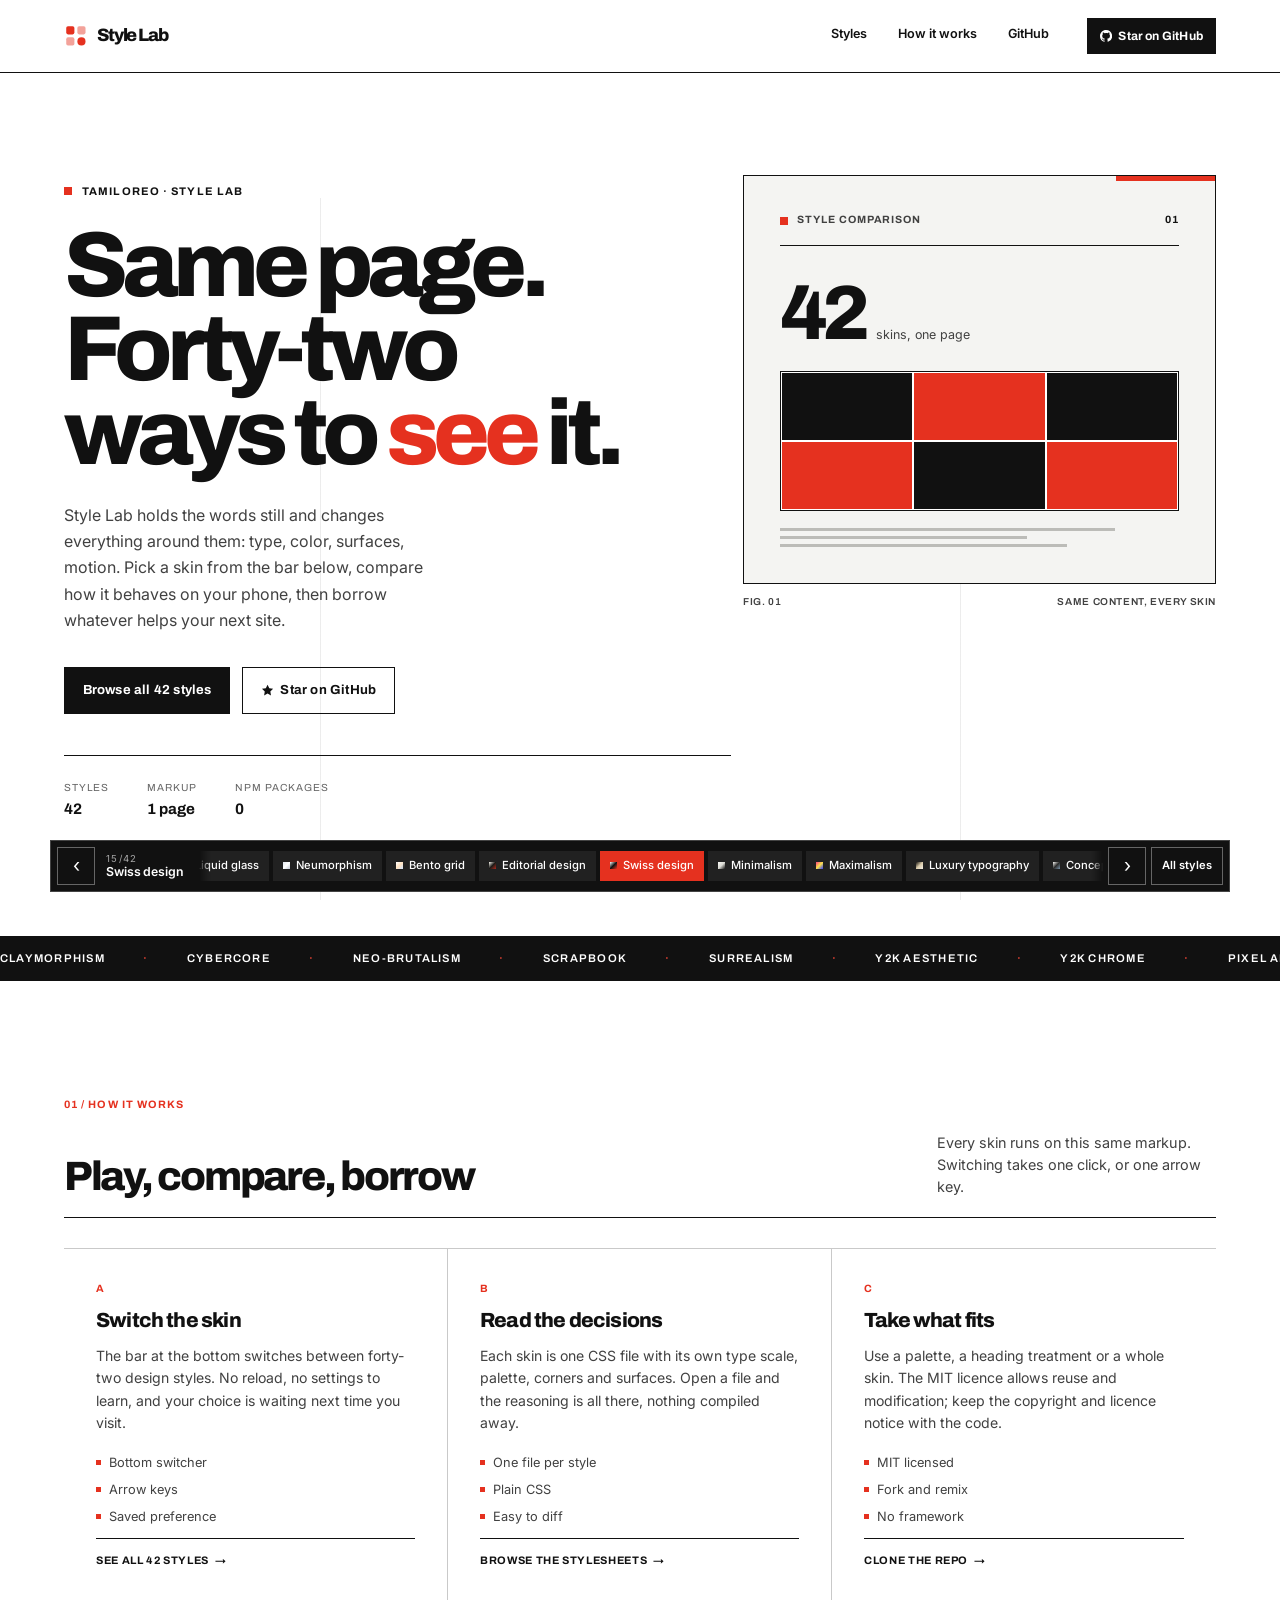
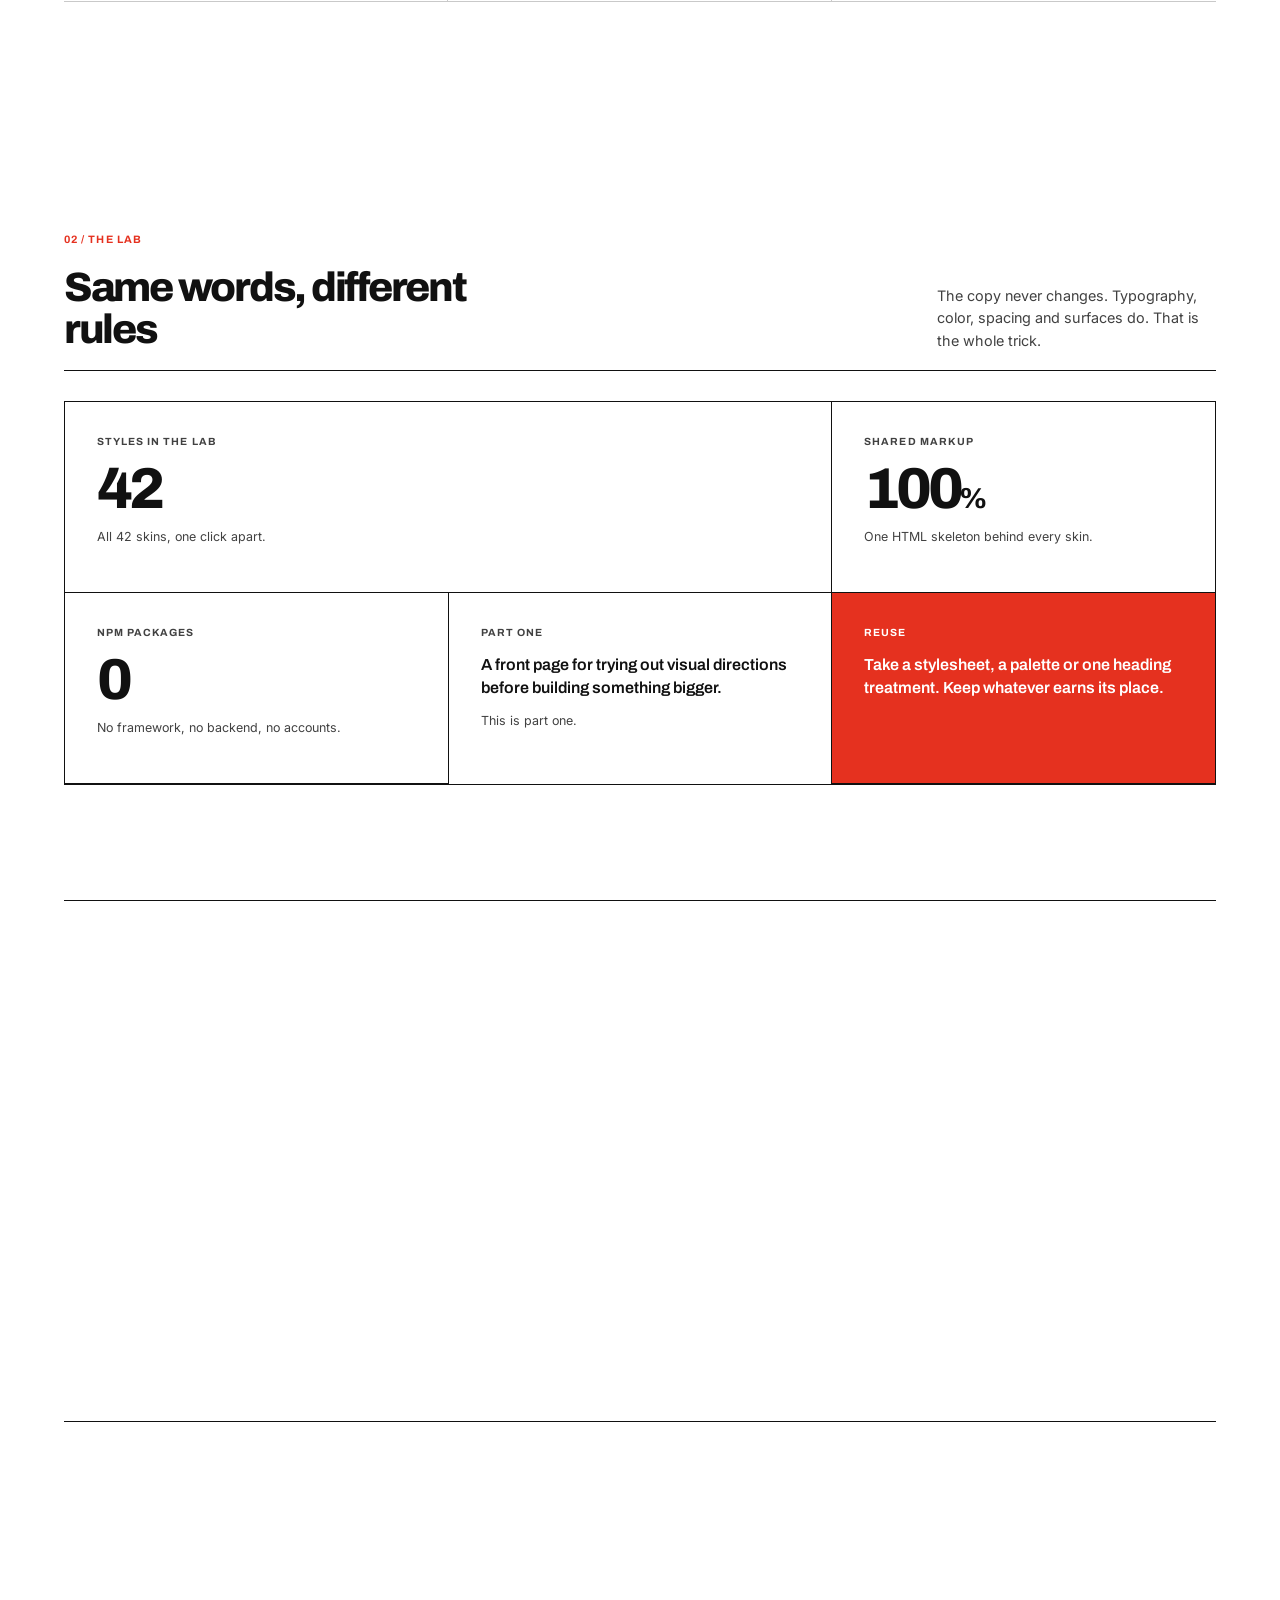
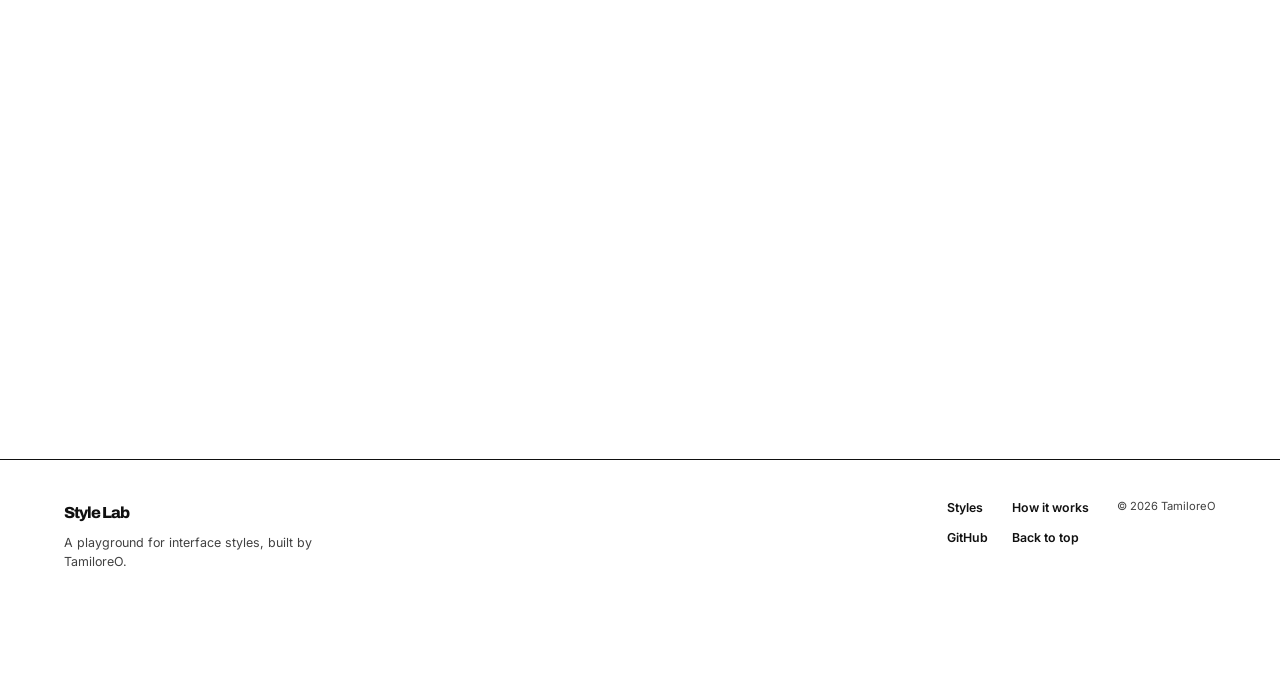
==== commit a8555fc4: "Fix the Y2K chrome sheen slicing through letters The per-line band repeated every 1.12em, so the sea" ====
--- a/public/index.html
+++ b/public/index.html
@@ -24,11 +24,11 @@
     <link rel="preconnect" href="https://fonts.googleapis.com" />
     <link rel="preconnect" href="https://fonts.gstatic.com" crossorigin />
     <link rel="icon" href="favicon.svg" type="image/svg+xml" />
-    <link rel="stylesheet" href="styles/base.css?v=afb5485147" />
-    <script src="boot.js?v=afb5485147"></script>
-    <script src="registry.js?v=afb5485147"></script>
-    <noscript><link rel="stylesheet" href="styles/swiss.css?v=afb5485147" /></noscript>
-    <link rel="stylesheet" href="styles/controls.css?v=afb5485147" />
+    <link rel="stylesheet" href="styles/base.css?v=6e02473b9e" />
+    <script src="boot.js?v=6e02473b9e"></script>
+    <script src="registry.js?v=6e02473b9e"></script>
+    <noscript><link rel="stylesheet" href="styles/swiss.css?v=6e02473b9e" /></noscript>
+    <link rel="stylesheet" href="styles/controls.css?v=6e02473b9e" />
   </head>
   <body>
     <a class="skip-link" href="#main">Skip to content</a>
@@ -474,8 +474,8 @@
       </div>
     </div>
 
-    <script src="app.js?v=afb5485147" defer></script>
-    <script src="ripple.js?v=afb5485147" defer></script>
-    <script src="stage.js?v=afb5485147" defer></script>
+    <script src="app.js?v=6e02473b9e" defer></script>
+    <script src="ripple.js?v=6e02473b9e" defer></script>
+    <script src="stage.js?v=6e02473b9e" defer></script>
   </body>
 </html>
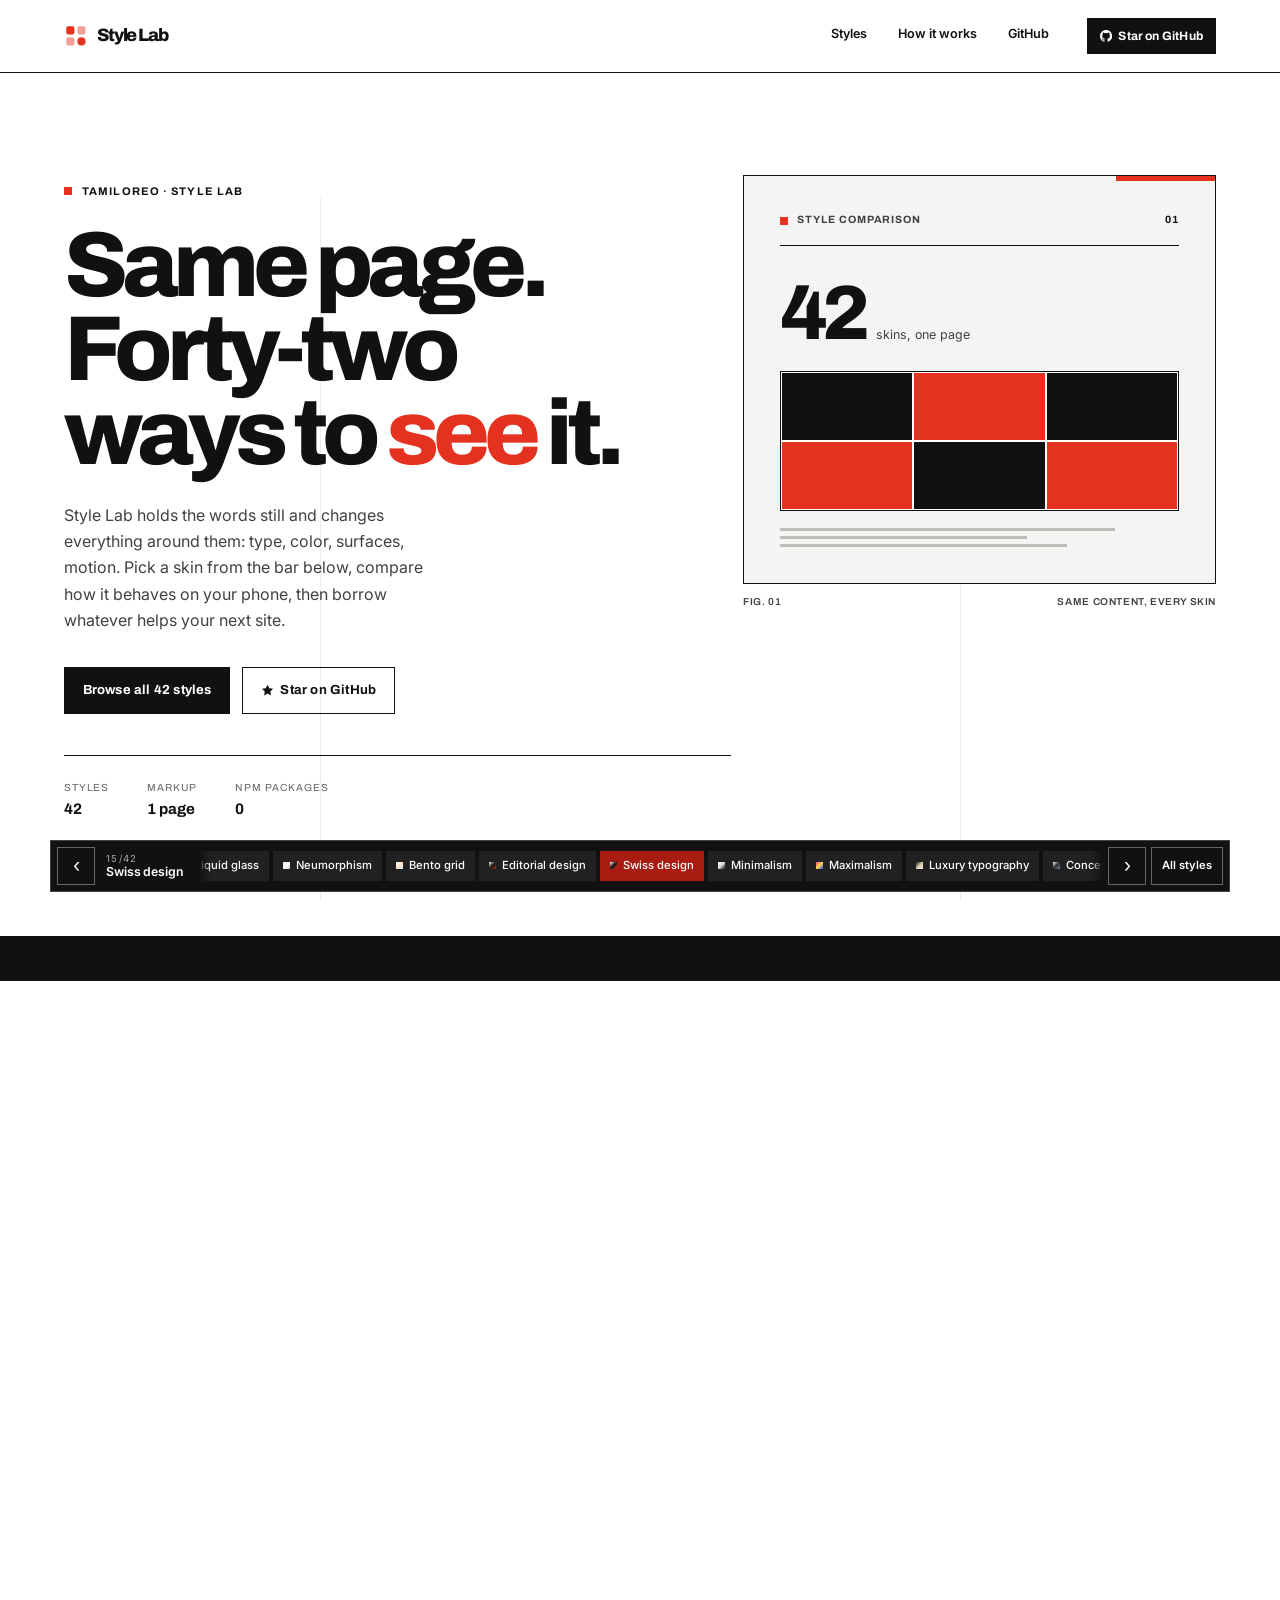
==== commit 26e9f5a3: "Fix the retro window chrome and the last unreadable tabs Retro desktop cards now carry minimise, max" ====
--- a/public/index.html
+++ b/public/index.html
@@ -24,11 +24,11 @@
     <link rel="preconnect" href="https://fonts.googleapis.com" />
     <link rel="preconnect" href="https://fonts.gstatic.com" crossorigin />
     <link rel="icon" href="favicon.svg" type="image/svg+xml" />
-    <link rel="stylesheet" href="styles/base.css?v=6e02473b9e" />
-    <script src="boot.js?v=6e02473b9e"></script>
-    <script src="registry.js?v=6e02473b9e"></script>
-    <noscript><link rel="stylesheet" href="styles/swiss.css?v=6e02473b9e" /></noscript>
-    <link rel="stylesheet" href="styles/controls.css?v=6e02473b9e" />
+    <link rel="stylesheet" href="styles/base.css?v=92f11c9eab" />
+    <script src="boot.js?v=92f11c9eab"></script>
+    <script src="registry.js?v=92f11c9eab"></script>
+    <noscript><link rel="stylesheet" href="styles/swiss.css?v=92f11c9eab" /></noscript>
+    <link rel="stylesheet" href="styles/controls.css?v=92f11c9eab" />
   </head>
   <body>
     <a class="skip-link" href="#main">Skip to content</a>
@@ -474,8 +474,8 @@
       </div>
     </div>
 
-    <script src="app.js?v=6e02473b9e" defer></script>
-    <script src="ripple.js?v=6e02473b9e" defer></script>
-    <script src="stage.js?v=6e02473b9e" defer></script>
+    <script src="app.js?v=92f11c9eab" defer></script>
+    <script src="ripple.js?v=92f11c9eab" defer></script>
+    <script src="stage.js?v=92f11c9eab" defer></script>
   </body>
 </html>
--- a/public/styles/swiss.css
+++ b/public/styles/swiss.css
@@ -1 +1 @@
-[data-style="swiss"]{--bg:#fff;--bg-2:#fff;--ink:#111;--ink-2:#414141;--ink-3:#666;--line:#c9c9c9;--surface:#fff;--surface-2:#f1f1ef;--accent:#111;--accent-2:#e5311f;--on-accent:#fff;--radius:0;--radius-sm:0;--radius-lg:0;--border-w:1px;--shadow:none;--card-shadow:none;--font-display:"Archivo","Helvetica Neue",Arial,sans-serif;--font-text:"Inter",system-ui,-apple-system,sans-serif;--font-label:"Archivo","Helvetica Neue",Arial,sans-serif;--display-weight:800;--display-wght:800;--display-lh:.91;--display-track:-.065em;--display-case:none;--display-size:clamp(3rem,7.2vw,6.5rem);--body-size:clamp(1rem,.45vw + .92rem,1.1rem);--label-track:.1em;--label-case:uppercase;--label-size:.72rem;--label-weight:700;--maxw:1240px;--pad:clamp(18px,5vw,64px);--section-y:clamp(64px,9vw,124px);--gap:clamp(14px,2vw,24px);--btn-radius:0;--btn-border:1px solid #111;--btn-bg:#111;--btn-ink:#fff;--btn-pad:.95em 1.35em;--btn-weight:700;--btn-track:.015em;--btn-case:none;--btn-shadow:none;--card-pad:clamp(20px,2.5vw,32px);--tile-radius:0;--sw-bg:#111;--sw-ink:#fff;--sw-line:#555;--sw-active-bg:#ca2b1a;--sw-active-ink:#fff;--sw-radius:0;--sw-font:"Inter",system-ui,sans-serif;--sw-blur:0px;--swatch-1:#fff;--swatch-2:#111;--swatch-3:#e5311f;--grid-line:rgba(17,17,17,.08);--ease:cubic-bezier(.2,.7,.2,1);}[data-style="swiss"] body{background-color:var(--bg);background-image:linear-gradient(to right,transparent calc(25% - .5px),var(--grid-line) 25%,transparent calc(25% + .5px));background-size:100% 100%;color:var(--ink);line-height:1.55;}[data-style="swiss"]:focus-visible{outline:2px solid var(--accent-2);outline-offset:3px;}[data-style="swiss"] .wrap{width:min(100% - (var(--pad) * 2),var(--maxw));}[data-style="swiss"] .decor{z-index:0;}[data-style="swiss"] .decor__a,[data-style="swiss"] .decor__b,[data-style="swiss"] .decor__c,[data-style="swiss"] .decor__d{display:block;}[data-style="swiss"] .decor__a{top:0;bottom:0;left:25%;border-left:1px solid var(--grid-line);}[data-style="swiss"] .decor__b{top:0;bottom:0;left:75%;border-left:1px solid var(--grid-line);}[data-style="swiss"] .decor__c{top:0;left:50%;width:22px;height:22px;border-left:1px solid var(--accent-2);border-bottom:1px solid var(--accent-2);}[data-style="swiss"] .decor__d{top:0;right:var(--pad);width:1px;height:72px;background:var(--accent-2);}[data-style="swiss"] .site-header{padding-block:17px;background:#fff;border-bottom:1px solid var(--ink);backdrop-filter:none;}[data-style="swiss"] .site-header__inner{min-height:38px;gap:clamp(14px,3vw,42px);}[data-style="swiss"] .brand{gap:9px;}[data-style="swiss"] .brand__mark{width:1.35em;height:1.35em;color:var(--accent-2);}[data-style="swiss"] .brand__word{font-size:1.12rem;font-weight:800;letter-spacing:-.06em;}[data-style="swiss"] .site-nav{gap:clamp(16px,2.4vw,34px);font-size:.79rem;font-weight:600;}[data-style="swiss"] .site-nav a,[data-style="swiss"] .site-footer__nav a{padding-bottom:4px;}[data-style="swiss"] .nav-toggle{border-radius:0;border-color:var(--ink);font-weight:700;}[data-style="swiss"] .nav-toggle > span:first-child{width:12px;height:1px;background:currentColor;}[data-style="swiss"] .mobile-nav{background:#fff;border-top-color:var(--ink);}[data-style="swiss"] .mobile-nav a{font-size:1rem;font-weight:700;}[data-style="swiss"] .btn{min-height:46px;border-radius:0;box-shadow:none;font-size:.82rem;}[data-style="swiss"] .btn:hover{transform:none;background:var(--accent-2);border-color:var(--accent-2);color:#fff;}[data-style="swiss"] .btn--ghost{background:transparent;color:var(--ink);}[data-style="swiss"] .btn--sm{min-height:36px;padding:.55em 1em;font-size:.76rem;}[data-style="swiss"] .eyebrow{gap:10px;margin-bottom:24px;color:var(--ink);font-size:.69rem;}[data-style="swiss"] .eyebrow__dot{width:8px;height:8px;border-radius:0;background:var(--accent-2);}[data-style="swiss"] .hero__title{max-width:10ch;margin-bottom:26px;font-weight:800;}[data-style="swiss"] .hero__title em{color:var(--accent-2);font-style:normal;}[data-style="swiss"] .hero__lede{max-width:39ch;color:var(--ink-2);font-size:1rem;line-height:1.65;}[data-style="swiss"] .hero__meta{gap:clamp(16px,3vw,38px);border-top-color:var(--ink);}[data-style="swiss"] .hero__meta dt{color:var(--ink-3);font-size:.64rem;}[data-style="swiss"] .hero__meta dd{font-size:.95rem;font-weight:700;}[data-style="swiss"] .hero{grid-template-columns:minmax(0,1.12fr) minmax(280px,.88fr);gap:clamp(30px,6vw,88px);align-items:center;padding-block:clamp(54px,8vw,108px) var(--section-y);}[data-style="swiss"] .hero__copy{position:relative;}[data-style="swiss"] .hero__art{width:100%;max-width:none;margin:0;transform:translateY(22px);}[data-style="swiss"] .art{min-height:380px;padding:clamp(20px,3vw,36px);border:1px solid var(--ink);border-radius:0;background:#f4f4f2;box-shadow:none;}[data-style="swiss"] .art::after{content:"";position:absolute;inset:0 0 auto auto;width:21%;height:5px;background:var(--accent-2);}[data-style="swiss"] .art__head{gap:9px;padding-bottom:16px;border-bottom-color:var(--ink);}[data-style="swiss"] .art__dot{width:8px;height:8px;border-radius:0;background:var(--accent-2);}[data-style="swiss"] .art__label,[data-style="swiss"] .art__num{font-size:.66rem;font-weight:700;letter-spacing:.09em;}[data-style="swiss"] .art__num{color:var(--ink);}[data-style="swiss"] .art__stat{gap:12px;padding-block:30px 18px;}[data-style="swiss"] .art__stat b{font-size:clamp(3.2rem,6vw,5.2rem);font-weight:800;letter-spacing:-.08em;}[data-style="swiss"] .art__stat span{max-width:12ch;color:var(--ink-2);font-size:.78rem;line-height:1.35;}[data-style="swiss"] .art__bars{position:relative;height:clamp(90px,13vw,138px);gap:3px;padding-top:0;border-bottom:1px solid var(--ink);background:repeating-linear-gradient(to bottom,transparent 0,transparent 32px,rgba(17,17,17,.12) 33px);}[data-style="swiss"] .art__bars i{border-radius:0;background:var(--ink);opacity:1;}[data-style="swiss"] .art__bars i:nth-child(2n){background:var(--accent-2);opacity:1;}[data-style="swiss"] .art__list{gap:5px;margin-top:17px;}[data-style="swiss"] .art__list span{height:3px;border-radius:0;background:#bcbcb8;}[data-style="swiss"] .hero__art figcaption{justify-content:space-between;margin-top:10px;color:var(--ink-2);font-size:.63rem;font-weight:600;}[data-style="swiss"] .ticker{padding-block:13px;border-block:1px solid var(--ink);background:var(--ink);}[data-style="swiss"] .ticker__group{gap:clamp(18px,3vw,40px);color:#fff;font-size:.7rem;font-weight:600;letter-spacing:.11em;}[data-style="swiss"] .ticker__group i{color:#ff4938;}[data-style="swiss"] .section{padding-block:var(--section-y);}[data-style="swiss"] .section__head{grid-template-columns:minmax(0,1.3fr) minmax(0,.7fr);gap:18px 40px;align-items:end;margin-bottom:30px;padding-bottom:18px;border-bottom:1px solid var(--ink);}[data-style="swiss"] .section__index{color:var(--accent-2);font-size:.67rem;font-weight:700;}[data-style="swiss"] .section__title{max-width:18ch;font-weight:800;letter-spacing:-.055em;}[data-style="swiss"] .section__note{max-width:30ch;color:var(--ink-2);font-size:.9rem;}[data-style="swiss"] .cards{grid-template-columns:repeat(3,minmax(0,1fr));gap:0;border-top:1px solid var(--line);border-bottom:1px solid var(--line);}[data-style="swiss"] .card{min-width:0;min-height:350px;gap:12px;padding:clamp(20px,2.5vw,32px);border:0;border-right:1px solid var(--line);border-radius:0;background:transparent;box-shadow:none;}[data-style="swiss"] .card:last-child{border-right:0;}[data-style="swiss"] .card:hover{background:var(--surface-2);}[data-style="swiss"] .card__index{font-size:.66rem;font-weight:700;color:var(--accent-2);}[data-style="swiss"] .card__title{font-size:1.28rem;font-weight:800;letter-spacing:-.04em;}[data-style="swiss"] .card__body{color:var(--ink-2);font-size:.88rem;line-height:1.6;}[data-style="swiss"] .card__list{gap:7px;color:var(--ink-2);font-size:.8rem;}[data-style="swiss"] .card__list li::before{width:5px;height:5px;border-radius:0;background:var(--accent-2);}[data-style="swiss"] .card__link{padding-top:13px;border-top-color:var(--ink);font-size:.68rem;font-weight:700;}[data-style="swiss"] .bento{grid-template-columns:repeat(6,minmax(0,1fr));gap:1px;background:var(--ink);border:1px solid var(--ink);}[data-style="swiss"] .tile{min-width:0;min-height:190px;gap:12px;padding:clamp(20px,2.5vw,32px);border:0;border-radius:0;background:#fff;box-shadow:none;}[data-style="swiss"] .tile--wide{grid-column:span 4;}[data-style="swiss"] .tile--tall{grid-row:span 2;}[data-style="swiss"] .tile--accent{background:var(--accent-2);color:#fff;}[data-style="swiss"] .tile__label{color:var(--ink-2);font-size:.65rem;font-weight:700;}[data-style="swiss"] .tile--accent .tile__label,[data-style="swiss"] .tile--accent .tile__note{color:#fff;}[data-style="swiss"] .tile__figure{font-weight:800;letter-spacing:-.075em;}[data-style="swiss"] .tile__note{color:var(--ink-2);font-size:.78rem;}[data-style="swiss"] .tile__quote{font-size:1rem;font-weight:600;line-height:1.45;}[data-style="swiss"] .quote{position:relative;gap:24px;padding-block:clamp(58px,8vw,100px);border-block:1px solid var(--ink);text-align:left;justify-items:start;}[data-style="swiss"] .quote::before{content:"";width:42px;height:5px;background:var(--accent-2);}[data-style="swiss"] .quote__text{max-width:24ch;font-weight:700;letter-spacing:-.05em;}[data-style="swiss"] .quote__cite{gap:12px;color:var(--ink-2);font-size:.79rem;}[data-style="swiss"] .quote__cite b{color:var(--ink);font-weight:700;}[data-style="swiss"] .quote__avatar{width:30px;height:30px;border-radius:0;background:var(--accent-2);}[data-style="swiss"] .closing{padding-block:var(--section-y);}[data-style="swiss"] .closing__inner{position:relative;gap:15px;justify-items:start;padding:clamp(26px,5vw,64px);border:1px solid var(--ink);border-radius:0;background:#f1f1ef;box-shadow:none;}[data-style="swiss"] .closing__inner::after{content:"";position:absolute;top:0;right:0;width:12%;height:5px;background:var(--accent-2);}[data-style="swiss"] .closing__eyebrow{color:var(--accent-2);font-size:.67rem;font-weight:700;}[data-style="swiss"] .closing__title{max-width:14ch;font-size:clamp(2.1rem,5vw,4.2rem);font-weight:800;letter-spacing:-.065em;}[data-style="swiss"] .closing__body{color:var(--ink-2);}[data-style="swiss"] .closing__actions{gap:10px;}[data-style="swiss"] .site-footer{padding-block:38px;border-top:1px solid var(--ink);background:#fff;}[data-style="swiss"] .site-footer__inner{grid-template-columns:minmax(0,1fr) auto auto;gap:28px;}[data-style="swiss"] .site-footer__brand .brand__word{font-size:1rem;font-weight:800;}[data-style="swiss"] .site-footer__brand p{color:var(--ink-2);font-size:.78rem;}[data-style="swiss"] .site-footer__nav{grid-template-columns:repeat(2,auto);gap:7px 24px;font-size:.77rem;font-weight:600;}[data-style="swiss"] .site-footer__legal{color:var(--ink-2);font-size:.7rem;}[data-style="swiss"] .switcher{padding:8px clamp(8px,2vw,20px) calc(8px + env(safe-area-inset-bottom,0px));}[data-style="swiss"] .switcher__bar{gap:5px;padding:6px;border:1px solid #444;border-radius:0;background:#111;color:#fff;box-shadow:none;backdrop-filter:none;}[data-style="swiss"] .switcher__arrow{width:32px;height:32px;border-radius:0;border-color:#666;font-size:1.2rem;}[data-style="swiss"] .switcher__arrow:hover,[data-style="swiss"] .switcher__all:hover{background:#333;}[data-style="swiss"] .switcher__current{min-width:86px;}[data-style="swiss"] .switcher__count{font-size:.6rem;}[data-style="swiss"] .switcher__name{font-size:.77rem;}[data-style="swiss"] .switcher__rail{gap:4px;}[data-style="swiss"] .chip{gap:6px;padding:8px 9px;border-radius:0;font-size:.7rem;}[data-style="swiss"] .chip:hover{background:#333;}[data-style="swiss"] .chip[aria-pressed="true"]{background:var(--accent-2);color:#fff;}[data-style="swiss"] .chip__dot{width:7px;height:7px;border-radius:0;}[data-style="swiss"] .switcher__all{padding:8px 10px;border-radius:0;border-color:#666;font-size:.7rem;}[data-style="swiss"] .sheet__scrim{background:rgba(0,0,0,.65);backdrop-filter:none;}[data-style="swiss"] .sheet__panel{border-top:1px solid var(--ink);border-radius:0;box-shadow:none;}[data-style="swiss"] .sheet__eyebrow{color:var(--accent-2);font-weight:700;}[data-style="swiss"] .sheet__close{border-radius:0;border-color:var(--ink);}[data-style="swiss"] .style-card{border-radius:0;}[data-style="swiss"] .style-card[aria-pressed="true"]{border-color:var(--accent-2);box-shadow:inset 0 0 0 1px var(--accent-2);}[data-style="swiss"] .style-card__swatch{border-radius:0;}@media (max-width:980px){[data-style="swiss"] .hero{grid-template-columns:minmax(0,1fr);gap:38px;}[data-style="swiss"] .hero__title{max-width:12ch;}[data-style="swiss"] .hero__art{width:min(100%,600px);transform:none;justify-self:end;}[data-style="swiss"] .section__head{grid-template-columns:1fr;gap:12px;}[data-style="swiss"] .cards{grid-template-columns:repeat(2,minmax(0,1fr));}[data-style="swiss"] .card:nth-child(2){border-right:0;}[data-style="swiss"] .card:last-child{border-top:1px solid var(--line);}[data-style="swiss"] .bento{grid-template-columns:repeat(4,minmax(0,1fr));}[data-style="swiss"] .tile--wide{grid-column:span 4;}[data-style="swiss"] .tile{grid-column:span 2;}[data-style="swiss"] .tile--tall{grid-row:span 1;}}@media (max-width:820px){[data-style="swiss"] .switcher__bar{gap:4px;}[data-style="swiss"] .switcher__current{display:none;}}@media (max-width:560px){[data-style="swiss"] .hero{padding-top:48px;}[data-style="swiss"] .hero__title{max-width:9ch;font-size:clamp(2.8rem,13vw,4.2rem);}[data-style="swiss"] .hero__art{width:100%;justify-self:stretch;}[data-style="swiss"] .art{min-height:0;padding:20px;}[data-style="swiss"] .art__stat{padding-top:22px;}[data-style="swiss"] .cards{grid-template-columns:1fr;}[data-style="swiss"] .card,[data-style="swiss"] .card:nth-child(2),[data-style="swiss"] .card:last-child{min-height:0;border:0;border-bottom:1px solid var(--line);}[data-style="swiss"] .card:last-child{border-bottom:0;}[data-style="swiss"] .bento{grid-template-columns:1fr;}[data-style="swiss"] .tile,[data-style="swiss"] .tile--wide{grid-column:1 / -1;min-height:160px;}[data-style="swiss"] .tile--tall{grid-row:auto;}[data-style="swiss"] .site-footer__inner{grid-template-columns:1fr;gap:22px;}[data-style="swiss"] .site-footer__legal{grid-column:auto;text-align:left;}[data-style="swiss"] .switcher__all{padding-inline:8px;font-size:.67rem;}[data-style="swiss"] .chip{padding-inline:8px;}}@media (max-width:360px){[data-style="swiss"] .switcher{padding-inline:5px;}[data-style="swiss"] .switcher__bar{padding:4px;}[data-style="swiss"] .switcher__arrow{width:29px;height:31px;}[data-style="swiss"] .switcher__all{padding-inline:6px;}[data-style="swiss"] .hero__actions .btn{padding-inline:.85em;font-size:.76rem;}}@media (min-width:981px){[data-style="swiss"] .hero{grid-template-columns:repeat(12,minmax(0,1fr));column-gap:calc(var(--gap) / 2);row-gap:clamp(28px,4vw,52px);align-items:start;}[data-style="swiss"] .hero__copy{grid-column:1 / span 7;}[data-style="swiss"] .hero__art{grid-column:8 / span 5;align-self:start;justify-self:stretch;transform:none;}[data-style="swiss"] .section__head{grid-template-columns:repeat(12,minmax(0,1fr));column-gap:calc(var(--gap) / 2);align-items:end;}[data-style="swiss"] .section__index{grid-column:1 / span 12;}[data-style="swiss"] .section__title{grid-column:1 / span 8;}[data-style="swiss"] .section__note{grid-column:10 / span 3;}[data-style="swiss"] .cards{grid-template-columns:repeat(12,minmax(0,1fr));gap:0;}[data-style="swiss"] .cards .card{grid-column:span 4;}}[data-style="swiss"] .decor__a,[data-style="swiss"] .decor__b{width:1px;border-left:0;background:linear-gradient(to bottom,transparent 0 22vh,var(--grid-line) 22vh 100%);}[data-style="swiss"] .art__bars{display:grid;grid-template-columns:repeat(3,minmax(0,1fr));grid-template-rows:repeat(2,minmax(0,1fr));align-items:stretch;gap:2px;height:clamp(96px,13vw,140px);padding:1px;border:1px solid var(--ink);border-bottom:1px solid var(--ink);background:#fff;}[data-style="swiss"] .art__bars i,[data-style="swiss"] .art__bars i:nth-child(2n){height:auto;border-radius:0;background:var(--ink);opacity:1;}[data-style="swiss"] .art__bars i:nth-child(2n){background:var(--accent-2);}@media (max-width:560px){[data-style="swiss"] .art__bars{height:clamp(88px,30vw,120px);gap:2px;}}
+[data-style="swiss"]{--bg:#fff;--bg-2:#fff;--ink:#111;--ink-2:#414141;--ink-3:#666;--line:#c9c9c9;--surface:#fff;--surface-2:#f1f1ef;--accent:#111;--accent-2:#e5311f;--on-accent:#fff;--radius:0;--radius-sm:0;--radius-lg:0;--border-w:1px;--shadow:none;--card-shadow:none;--font-display:"Archivo","Helvetica Neue",Arial,sans-serif;--font-text:"Inter",system-ui,-apple-system,sans-serif;--font-label:"Archivo","Helvetica Neue",Arial,sans-serif;--display-weight:800;--display-wght:800;--display-lh:.91;--display-track:-.065em;--display-case:none;--display-size:clamp(3rem,7.2vw,6.5rem);--body-size:clamp(1rem,.45vw + .92rem,1.1rem);--label-track:.1em;--label-case:uppercase;--label-size:.72rem;--label-weight:700;--maxw:1240px;--pad:clamp(18px,5vw,64px);--section-y:clamp(64px,9vw,124px);--gap:clamp(14px,2vw,24px);--btn-radius:0;--btn-border:1px solid #111;--btn-bg:#111;--btn-ink:#fff;--btn-pad:.95em 1.35em;--btn-weight:700;--btn-track:.015em;--btn-case:none;--btn-shadow:none;--card-pad:clamp(20px,2.5vw,32px);--tile-radius:0;--sw-bg:#111;--sw-ink:#fff;--sw-line:#555;--sw-active-bg:#ca2b1a;--sw-active-ink:#fff;--sw-radius:0;--sw-font:"Inter",system-ui,sans-serif;--sw-blur:0px;--swatch-1:#fff;--swatch-2:#111;--swatch-3:#e5311f;--grid-line:rgba(17,17,17,.08);--ease:cubic-bezier(.2,.7,.2,1);}[data-style="swiss"] body{background-color:var(--bg);background-image:linear-gradient(to right,transparent calc(25% - .5px),var(--grid-line) 25%,transparent calc(25% + .5px));background-size:100% 100%;color:var(--ink);line-height:1.55;}[data-style="swiss"]:focus-visible{outline:2px solid var(--accent-2);outline-offset:3px;}[data-style="swiss"] .wrap{width:min(100% - (var(--pad) * 2),var(--maxw));}[data-style="swiss"] .decor{z-index:0;}[data-style="swiss"] .decor__a,[data-style="swiss"] .decor__b,[data-style="swiss"] .decor__c,[data-style="swiss"] .decor__d{display:block;}[data-style="swiss"] .decor__a{top:0;bottom:0;left:25%;border-left:1px solid var(--grid-line);}[data-style="swiss"] .decor__b{top:0;bottom:0;left:75%;border-left:1px solid var(--grid-line);}[data-style="swiss"] .decor__c{top:0;left:50%;width:22px;height:22px;border-left:1px solid var(--accent-2);border-bottom:1px solid var(--accent-2);}[data-style="swiss"] .decor__d{top:0;right:var(--pad);width:1px;height:72px;background:var(--accent-2);}[data-style="swiss"] .site-header{padding-block:17px;background:#fff;border-bottom:1px solid var(--ink);backdrop-filter:none;}[data-style="swiss"] .site-header__inner{min-height:38px;gap:clamp(14px,3vw,42px);}[data-style="swiss"] .brand{gap:9px;}[data-style="swiss"] .brand__mark{width:1.35em;height:1.35em;color:var(--accent-2);}[data-style="swiss"] .brand__word{font-size:1.12rem;font-weight:800;letter-spacing:-.06em;}[data-style="swiss"] .site-nav{gap:clamp(16px,2.4vw,34px);font-size:.79rem;font-weight:600;}[data-style="swiss"] .site-nav a,[data-style="swiss"] .site-footer__nav a{padding-bottom:4px;}[data-style="swiss"] .nav-toggle{border-radius:0;border-color:var(--ink);font-weight:700;}[data-style="swiss"] .nav-toggle > span:first-child{width:12px;height:1px;background:currentColor;}[data-style="swiss"] .mobile-nav{background:#fff;border-top-color:var(--ink);}[data-style="swiss"] .mobile-nav a{font-size:1rem;font-weight:700;}[data-style="swiss"] .btn{min-height:46px;border-radius:0;box-shadow:none;font-size:.82rem;}[data-style="swiss"] .btn:hover{transform:none;background:var(--accent-2);border-color:var(--accent-2);color:#fff;}[data-style="swiss"] .btn--ghost{background:transparent;color:var(--ink);}[data-style="swiss"] .btn--sm{min-height:36px;padding:.55em 1em;font-size:.76rem;}[data-style="swiss"] .eyebrow{gap:10px;margin-bottom:24px;color:var(--ink);font-size:.69rem;}[data-style="swiss"] .eyebrow__dot{width:8px;height:8px;border-radius:0;background:var(--accent-2);}[data-style="swiss"] .hero__title{max-width:10ch;margin-bottom:26px;font-weight:800;}[data-style="swiss"] .hero__title em{color:var(--accent-2);font-style:normal;}[data-style="swiss"] .hero__lede{max-width:39ch;color:var(--ink-2);font-size:1rem;line-height:1.65;}[data-style="swiss"] .hero__meta{gap:clamp(16px,3vw,38px);border-top-color:var(--ink);}[data-style="swiss"] .hero__meta dt{color:var(--ink-3);font-size:.64rem;}[data-style="swiss"] .hero__meta dd{font-size:.95rem;font-weight:700;}[data-style="swiss"] .hero{grid-template-columns:minmax(0,1.12fr) minmax(280px,.88fr);gap:clamp(30px,6vw,88px);align-items:center;padding-block:clamp(54px,8vw,108px) var(--section-y);}[data-style="swiss"] .hero__copy{position:relative;}[data-style="swiss"] .hero__art{width:100%;max-width:none;margin:0;transform:translateY(22px);}[data-style="swiss"] .art{min-height:380px;padding:clamp(20px,3vw,36px);border:1px solid var(--ink);border-radius:0;background:#f4f4f2;box-shadow:none;}[data-style="swiss"] .art::after{content:"";position:absolute;inset:0 0 auto auto;width:21%;height:5px;background:var(--accent-2);}[data-style="swiss"] .art__head{gap:9px;padding-bottom:16px;border-bottom-color:var(--ink);}[data-style="swiss"] .art__dot{width:8px;height:8px;border-radius:0;background:var(--accent-2);}[data-style="swiss"] .art__label,[data-style="swiss"] .art__num{font-size:.66rem;font-weight:700;letter-spacing:.09em;}[data-style="swiss"] .art__num{color:var(--ink);}[data-style="swiss"] .art__stat{gap:12px;padding-block:30px 18px;}[data-style="swiss"] .art__stat b{font-size:clamp(3.2rem,6vw,5.2rem);font-weight:800;letter-spacing:-.08em;}[data-style="swiss"] .art__stat span{max-width:12ch;color:var(--ink-2);font-size:.78rem;line-height:1.35;}[data-style="swiss"] .art__bars{position:relative;height:clamp(90px,13vw,138px);gap:3px;padding-top:0;border-bottom:1px solid var(--ink);background:repeating-linear-gradient(to bottom,transparent 0,transparent 32px,rgba(17,17,17,.12) 33px);}[data-style="swiss"] .art__bars i{border-radius:0;background:var(--ink);opacity:1;}[data-style="swiss"] .art__bars i:nth-child(2n){background:var(--accent-2);opacity:1;}[data-style="swiss"] .art__list{gap:5px;margin-top:17px;}[data-style="swiss"] .art__list span{height:3px;border-radius:0;background:#bcbcb8;}[data-style="swiss"] .hero__art figcaption{justify-content:space-between;margin-top:10px;color:var(--ink-2);font-size:.63rem;font-weight:600;}[data-style="swiss"] .ticker{padding-block:13px;border-block:1px solid var(--ink);background:var(--ink);}[data-style="swiss"] .ticker__group{gap:clamp(18px,3vw,40px);color:#fff;font-size:.7rem;font-weight:600;letter-spacing:.11em;}[data-style="swiss"] .ticker__group i{color:#ff4938;}[data-style="swiss"] .section{padding-block:var(--section-y);}[data-style="swiss"] .section__head{grid-template-columns:minmax(0,1.3fr) minmax(0,.7fr);gap:18px 40px;align-items:end;margin-bottom:30px;padding-bottom:18px;border-bottom:1px solid var(--ink);}[data-style="swiss"] .section__index{color:var(--accent-2);font-size:.67rem;font-weight:700;}[data-style="swiss"] .section__title{max-width:18ch;font-weight:800;letter-spacing:-.055em;}[data-style="swiss"] .section__note{max-width:30ch;color:var(--ink-2);font-size:.9rem;}[data-style="swiss"] .cards{grid-template-columns:repeat(3,minmax(0,1fr));gap:0;border-top:1px solid var(--line);border-bottom:1px solid var(--line);}[data-style="swiss"] .card{min-width:0;min-height:350px;gap:12px;padding:clamp(20px,2.5vw,32px);border:0;border-right:1px solid var(--line);border-radius:0;background:transparent;box-shadow:none;}[data-style="swiss"] .card:last-child{border-right:0;}[data-style="swiss"] .card:hover{background:var(--surface-2);}[data-style="swiss"] .card__index{font-size:.66rem;font-weight:700;color:var(--accent-2);}[data-style="swiss"] .card__title{font-size:1.28rem;font-weight:800;letter-spacing:-.04em;}[data-style="swiss"] .card__body{color:var(--ink-2);font-size:.88rem;line-height:1.6;}[data-style="swiss"] .card__list{gap:7px;color:var(--ink-2);font-size:.8rem;}[data-style="swiss"] .card__list li::before{width:5px;height:5px;border-radius:0;background:var(--accent-2);}[data-style="swiss"] .card__link{padding-top:13px;border-top-color:var(--ink);font-size:.68rem;font-weight:700;}[data-style="swiss"] .bento{grid-template-columns:repeat(6,minmax(0,1fr));gap:1px;background:var(--ink);border:1px solid var(--ink);}[data-style="swiss"] .tile{min-width:0;min-height:190px;gap:12px;padding:clamp(20px,2.5vw,32px);border:0;border-radius:0;background:#fff;box-shadow:none;}[data-style="swiss"] .tile--wide{grid-column:span 4;}[data-style="swiss"] .tile--tall{grid-row:span 2;}[data-style="swiss"] .tile--accent{background:var(--accent-2);color:#fff;}[data-style="swiss"] .tile__label{color:var(--ink-2);font-size:.65rem;font-weight:700;}[data-style="swiss"] .tile--accent .tile__label,[data-style="swiss"] .tile--accent .tile__note{color:#fff;}[data-style="swiss"] .tile__figure{font-weight:800;letter-spacing:-.075em;}[data-style="swiss"] .tile__note{color:var(--ink-2);font-size:.78rem;}[data-style="swiss"] .tile__quote{font-size:1rem;font-weight:600;line-height:1.45;}[data-style="swiss"] .quote{position:relative;gap:24px;padding-block:clamp(58px,8vw,100px);border-block:1px solid var(--ink);text-align:left;justify-items:start;}[data-style="swiss"] .quote::before{content:"";width:42px;height:5px;background:var(--accent-2);}[data-style="swiss"] .quote__text{max-width:24ch;font-weight:700;letter-spacing:-.05em;}[data-style="swiss"] .quote__cite{gap:12px;color:var(--ink-2);font-size:.79rem;}[data-style="swiss"] .quote__cite b{color:var(--ink);font-weight:700;}[data-style="swiss"] .quote__avatar{width:30px;height:30px;border-radius:0;background:var(--accent-2);}[data-style="swiss"] .closing{padding-block:var(--section-y);}[data-style="swiss"] .closing__inner{position:relative;gap:15px;justify-items:start;padding:clamp(26px,5vw,64px);border:1px solid var(--ink);border-radius:0;background:#f1f1ef;box-shadow:none;}[data-style="swiss"] .closing__inner::after{content:"";position:absolute;top:0;right:0;width:12%;height:5px;background:var(--accent-2);}[data-style="swiss"] .closing__eyebrow{color:var(--accent-2);font-size:.67rem;font-weight:700;}[data-style="swiss"] .closing__title{max-width:14ch;font-size:clamp(2.1rem,5vw,4.2rem);font-weight:800;letter-spacing:-.065em;}[data-style="swiss"] .closing__body{color:var(--ink-2);}[data-style="swiss"] .closing__actions{gap:10px;}[data-style="swiss"] .site-footer{padding-block:38px;border-top:1px solid var(--ink);background:#fff;}[data-style="swiss"] .site-footer__inner{grid-template-columns:minmax(0,1fr) auto auto;gap:28px;}[data-style="swiss"] .site-footer__brand .brand__word{font-size:1rem;font-weight:800;}[data-style="swiss"] .site-footer__brand p{color:var(--ink-2);font-size:.78rem;}[data-style="swiss"] .site-footer__nav{grid-template-columns:repeat(2,auto);gap:7px 24px;font-size:.77rem;font-weight:600;}[data-style="swiss"] .site-footer__legal{color:var(--ink-2);font-size:.7rem;}[data-style="swiss"] .switcher{padding:8px clamp(8px,2vw,20px) calc(8px + env(safe-area-inset-bottom,0px));}[data-style="swiss"] .switcher__bar{gap:5px;padding:6px;border:1px solid #444;border-radius:0;background:#111;color:#fff;box-shadow:none;backdrop-filter:none;}[data-style="swiss"] .switcher__arrow{width:32px;height:32px;border-radius:0;border-color:#666;font-size:1.2rem;}[data-style="swiss"] .switcher__arrow:hover,[data-style="swiss"] .switcher__all:hover{background:#333;}[data-style="swiss"] .switcher__current{min-width:86px;}[data-style="swiss"] .switcher__count{font-size:.6rem;}[data-style="swiss"] .switcher__name{font-size:.77rem;}[data-style="swiss"] .switcher__rail{gap:4px;}[data-style="swiss"] .chip{gap:6px;padding:8px 9px;border-radius:0;font-size:.7rem;}[data-style="swiss"] .chip:hover{background:#333;}[data-style="swiss"] .chip[aria-pressed="true"]{background:var(--accent-2);color:#fff;}[data-style="swiss"] .chip__dot{width:7px;height:7px;border-radius:0;}[data-style="swiss"] .switcher__all{padding:8px 10px;border-radius:0;border-color:#666;font-size:.7rem;}[data-style="swiss"] .sheet__scrim{background:rgba(0,0,0,.65);backdrop-filter:none;}[data-style="swiss"] .sheet__panel{border-top:1px solid var(--ink);border-radius:0;box-shadow:none;}[data-style="swiss"] .sheet__eyebrow{color:var(--accent-2);font-weight:700;}[data-style="swiss"] .sheet__close{border-radius:0;border-color:var(--ink);}[data-style="swiss"] .style-card{border-radius:0;}[data-style="swiss"] .style-card[aria-pressed="true"]{border-color:var(--accent-2);box-shadow:inset 0 0 0 1px var(--accent-2);}[data-style="swiss"] .style-card__swatch{border-radius:0;}@media (max-width:980px){[data-style="swiss"] .hero{grid-template-columns:minmax(0,1fr);gap:38px;}[data-style="swiss"] .hero__title{max-width:12ch;}[data-style="swiss"] .hero__art{width:min(100%,600px);transform:none;justify-self:end;}[data-style="swiss"] .section__head{grid-template-columns:1fr;gap:12px;}[data-style="swiss"] .cards{grid-template-columns:repeat(2,minmax(0,1fr));}[data-style="swiss"] .card:nth-child(2){border-right:0;}[data-style="swiss"] .card:last-child{border-top:1px solid var(--line);}[data-style="swiss"] .bento{grid-template-columns:repeat(4,minmax(0,1fr));}[data-style="swiss"] .tile--wide{grid-column:span 4;}[data-style="swiss"] .tile{grid-column:span 2;}[data-style="swiss"] .tile--tall{grid-row:span 1;}}@media (max-width:820px){[data-style="swiss"] .switcher__bar{gap:4px;}[data-style="swiss"] .switcher__current{display:none;}}@media (max-width:560px){[data-style="swiss"] .hero{padding-top:48px;}[data-style="swiss"] .hero__title{max-width:9ch;font-size:clamp(2.8rem,13vw,4.2rem);}[data-style="swiss"] .hero__art{width:100%;justify-self:stretch;}[data-style="swiss"] .art{min-height:0;padding:20px;}[data-style="swiss"] .art__stat{padding-top:22px;}[data-style="swiss"] .cards{grid-template-columns:1fr;}[data-style="swiss"] .card,[data-style="swiss"] .card:nth-child(2),[data-style="swiss"] .card:last-child{min-height:0;border:0;border-bottom:1px solid var(--line);}[data-style="swiss"] .card:last-child{border-bottom:0;}[data-style="swiss"] .bento{grid-template-columns:1fr;}[data-style="swiss"] .tile,[data-style="swiss"] .tile--wide{grid-column:1 / -1;min-height:160px;}[data-style="swiss"] .tile--tall{grid-row:auto;}[data-style="swiss"] .site-footer__inner{grid-template-columns:1fr;gap:22px;}[data-style="swiss"] .site-footer__legal{grid-column:auto;text-align:left;}[data-style="swiss"] .switcher__all{padding-inline:8px;font-size:.67rem;}[data-style="swiss"] .chip{padding-inline:8px;}}@media (max-width:360px){[data-style="swiss"] .switcher{padding-inline:5px;}[data-style="swiss"] .switcher__bar{padding:4px;}[data-style="swiss"] .switcher__arrow{width:29px;height:31px;}[data-style="swiss"] .switcher__all{padding-inline:6px;}[data-style="swiss"] .hero__actions .btn{padding-inline:.85em;font-size:.76rem;}}@media (min-width:981px){[data-style="swiss"] .hero{grid-template-columns:repeat(12,minmax(0,1fr));column-gap:calc(var(--gap) / 2);row-gap:clamp(28px,4vw,52px);align-items:start;}[data-style="swiss"] .hero__copy{grid-column:1 / span 7;}[data-style="swiss"] .hero__art{grid-column:8 / span 5;align-self:start;justify-self:stretch;transform:none;}[data-style="swiss"] .section__head{grid-template-columns:repeat(12,minmax(0,1fr));column-gap:calc(var(--gap) / 2);align-items:end;}[data-style="swiss"] .section__index{grid-column:1 / span 12;}[data-style="swiss"] .section__title{grid-column:1 / span 8;}[data-style="swiss"] .section__note{grid-column:10 / span 3;}[data-style="swiss"] .cards{grid-template-columns:repeat(12,minmax(0,1fr));gap:0;}[data-style="swiss"] .cards .card{grid-column:span 4;}}[data-style="swiss"] .decor__a,[data-style="swiss"] .decor__b{width:1px;border-left:0;background:linear-gradient(to bottom,transparent 0 22vh,var(--grid-line) 22vh 100%);}[data-style="swiss"] .art__bars{display:grid;grid-template-columns:repeat(3,minmax(0,1fr));grid-template-rows:repeat(2,minmax(0,1fr));align-items:stretch;gap:2px;height:clamp(96px,13vw,140px);padding:1px;border:1px solid var(--ink);border-bottom:1px solid var(--ink);background:#fff;}[data-style="swiss"] .art__bars i,[data-style="swiss"] .art__bars i:nth-child(2n){height:auto;border-radius:0;background:var(--ink);opacity:1;}[data-style="swiss"] .art__bars i:nth-child(2n){background:var(--accent-2);}@media (max-width:560px){[data-style="swiss"] .art__bars{height:clamp(88px,30vw,120px);gap:2px;}}[data-style="swiss"] .switcher .chip[aria-pressed="true"]{background:#a81c12;color:#ffffff;}
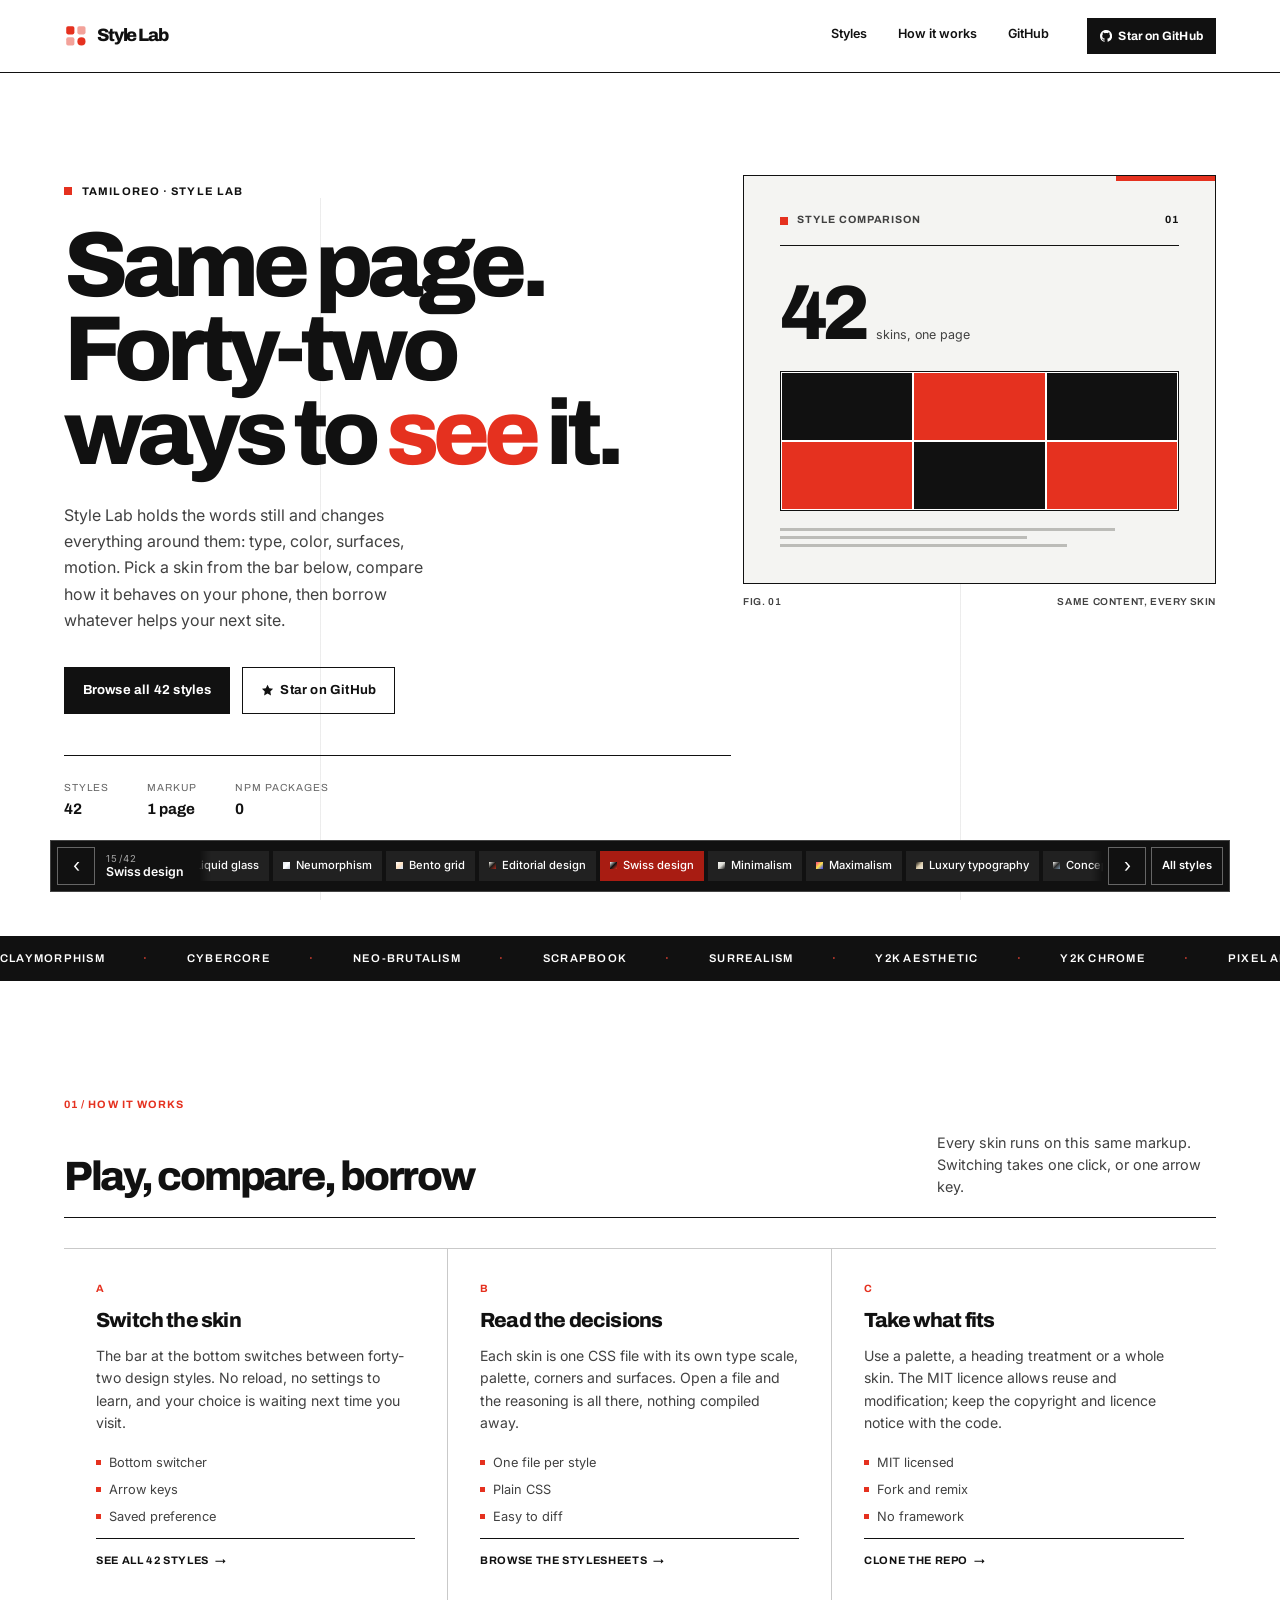
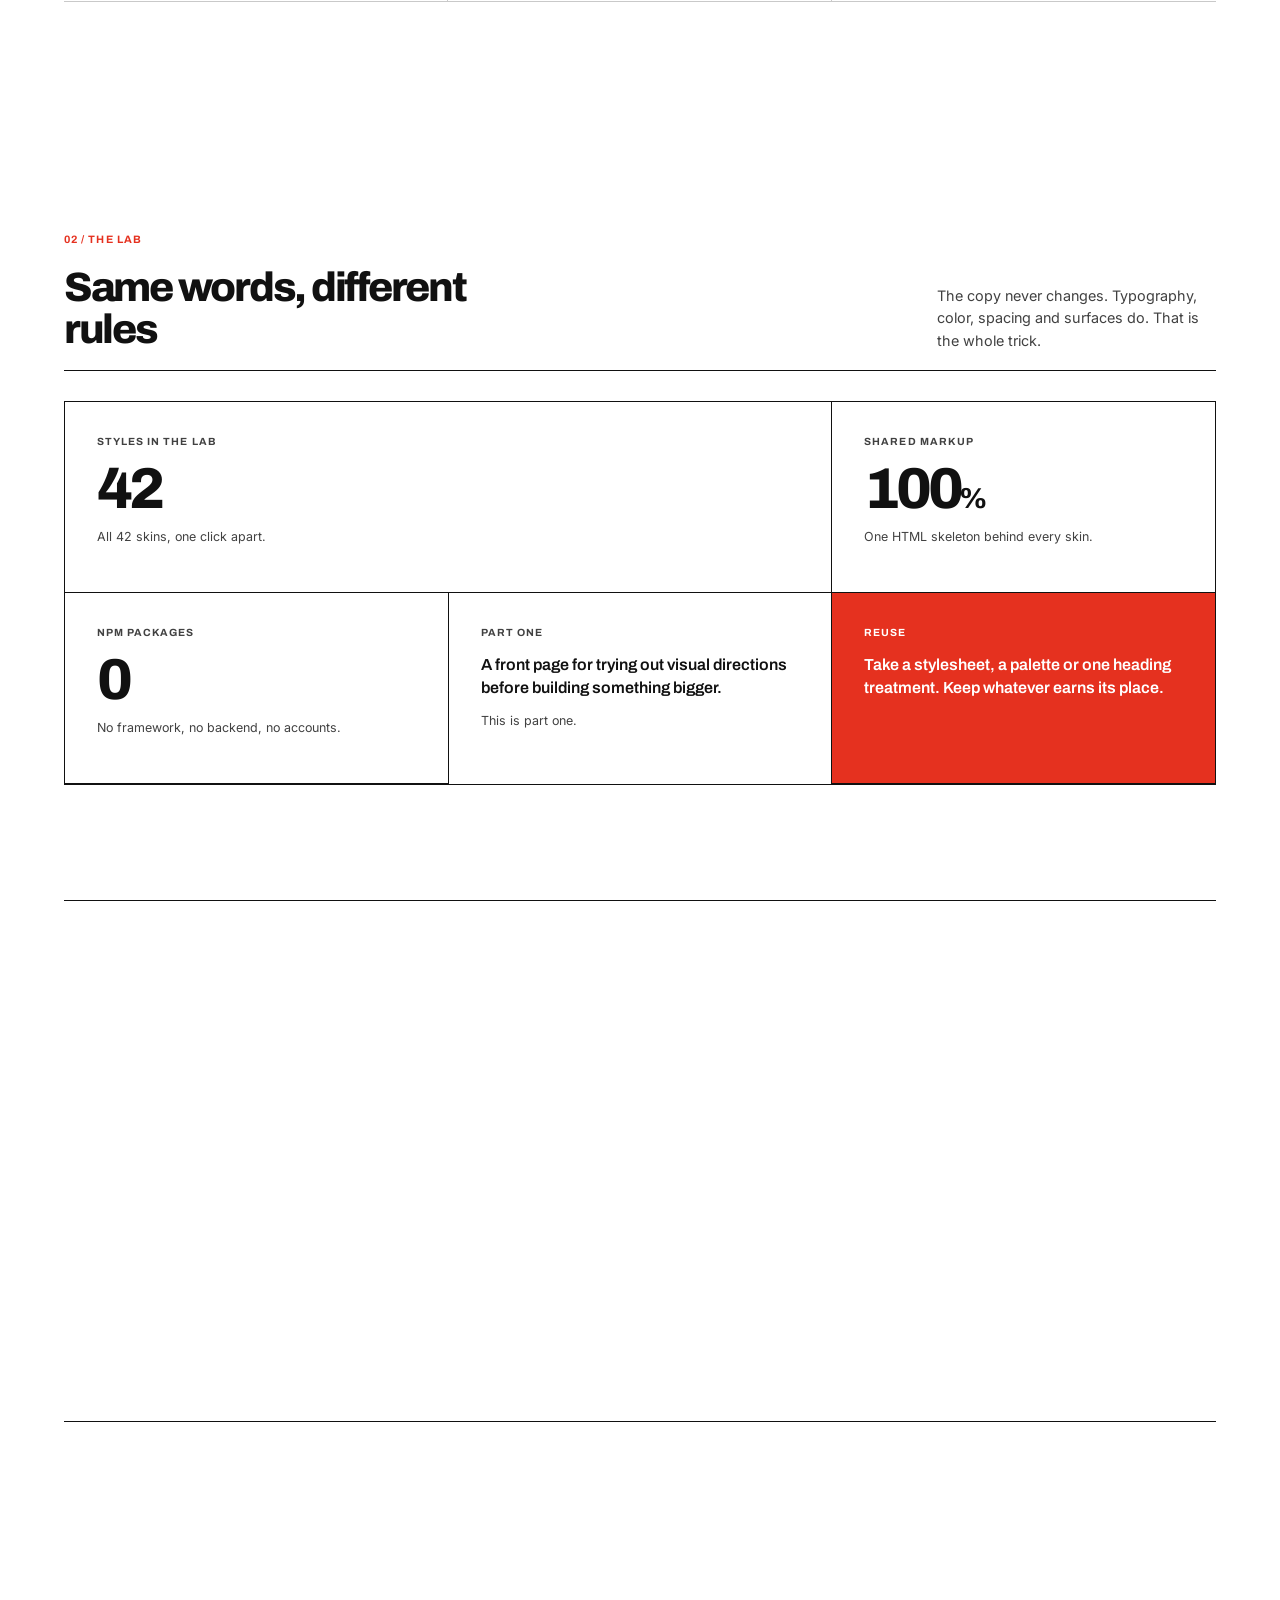
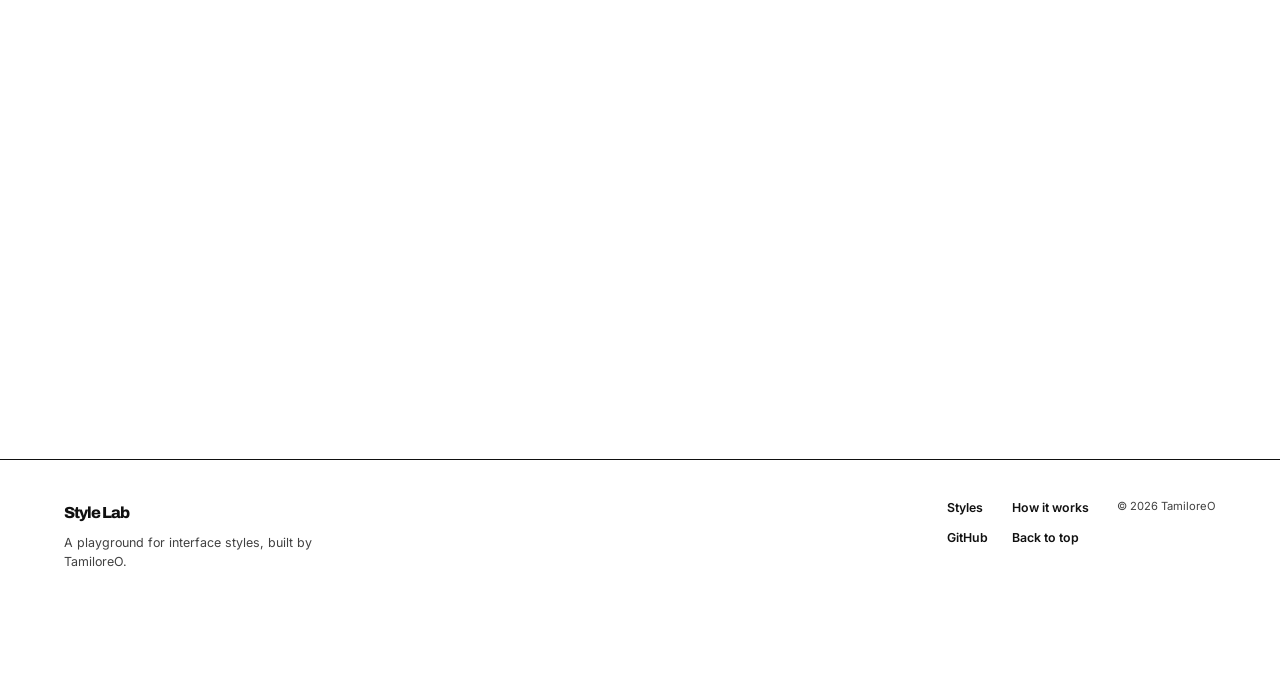
==== commit d557dbf4: "Keep the comic thought bubble copy inside its shape The opening panel used asymmetric corner radii, " ====
--- a/public/index.html
+++ b/public/index.html
@@ -24,11 +24,11 @@
     <link rel="preconnect" href="https://fonts.googleapis.com" />
     <link rel="preconnect" href="https://fonts.gstatic.com" crossorigin />
     <link rel="icon" href="favicon.svg" type="image/svg+xml" />
-    <link rel="stylesheet" href="styles/base.css?v=92f11c9eab" />
-    <script src="boot.js?v=92f11c9eab"></script>
-    <script src="registry.js?v=92f11c9eab"></script>
-    <noscript><link rel="stylesheet" href="styles/swiss.css?v=92f11c9eab" /></noscript>
-    <link rel="stylesheet" href="styles/controls.css?v=92f11c9eab" />
+    <link rel="stylesheet" href="styles/base.css?v=1252e01da7" />
+    <script src="boot.js?v=1252e01da7"></script>
+    <script src="registry.js?v=1252e01da7"></script>
+    <noscript><link rel="stylesheet" href="styles/swiss.css?v=1252e01da7" /></noscript>
+    <link rel="stylesheet" href="styles/controls.css?v=1252e01da7" />
   </head>
   <body>
     <a class="skip-link" href="#main">Skip to content</a>
@@ -474,8 +474,8 @@
       </div>
     </div>
 
-    <script src="app.js?v=92f11c9eab" defer></script>
-    <script src="ripple.js?v=92f11c9eab" defer></script>
-    <script src="stage.js?v=92f11c9eab" defer></script>
+    <script src="app.js?v=1252e01da7" defer></script>
+    <script src="ripple.js?v=1252e01da7" defer></script>
+    <script src="stage.js?v=1252e01da7" defer></script>
   </body>
 </html>
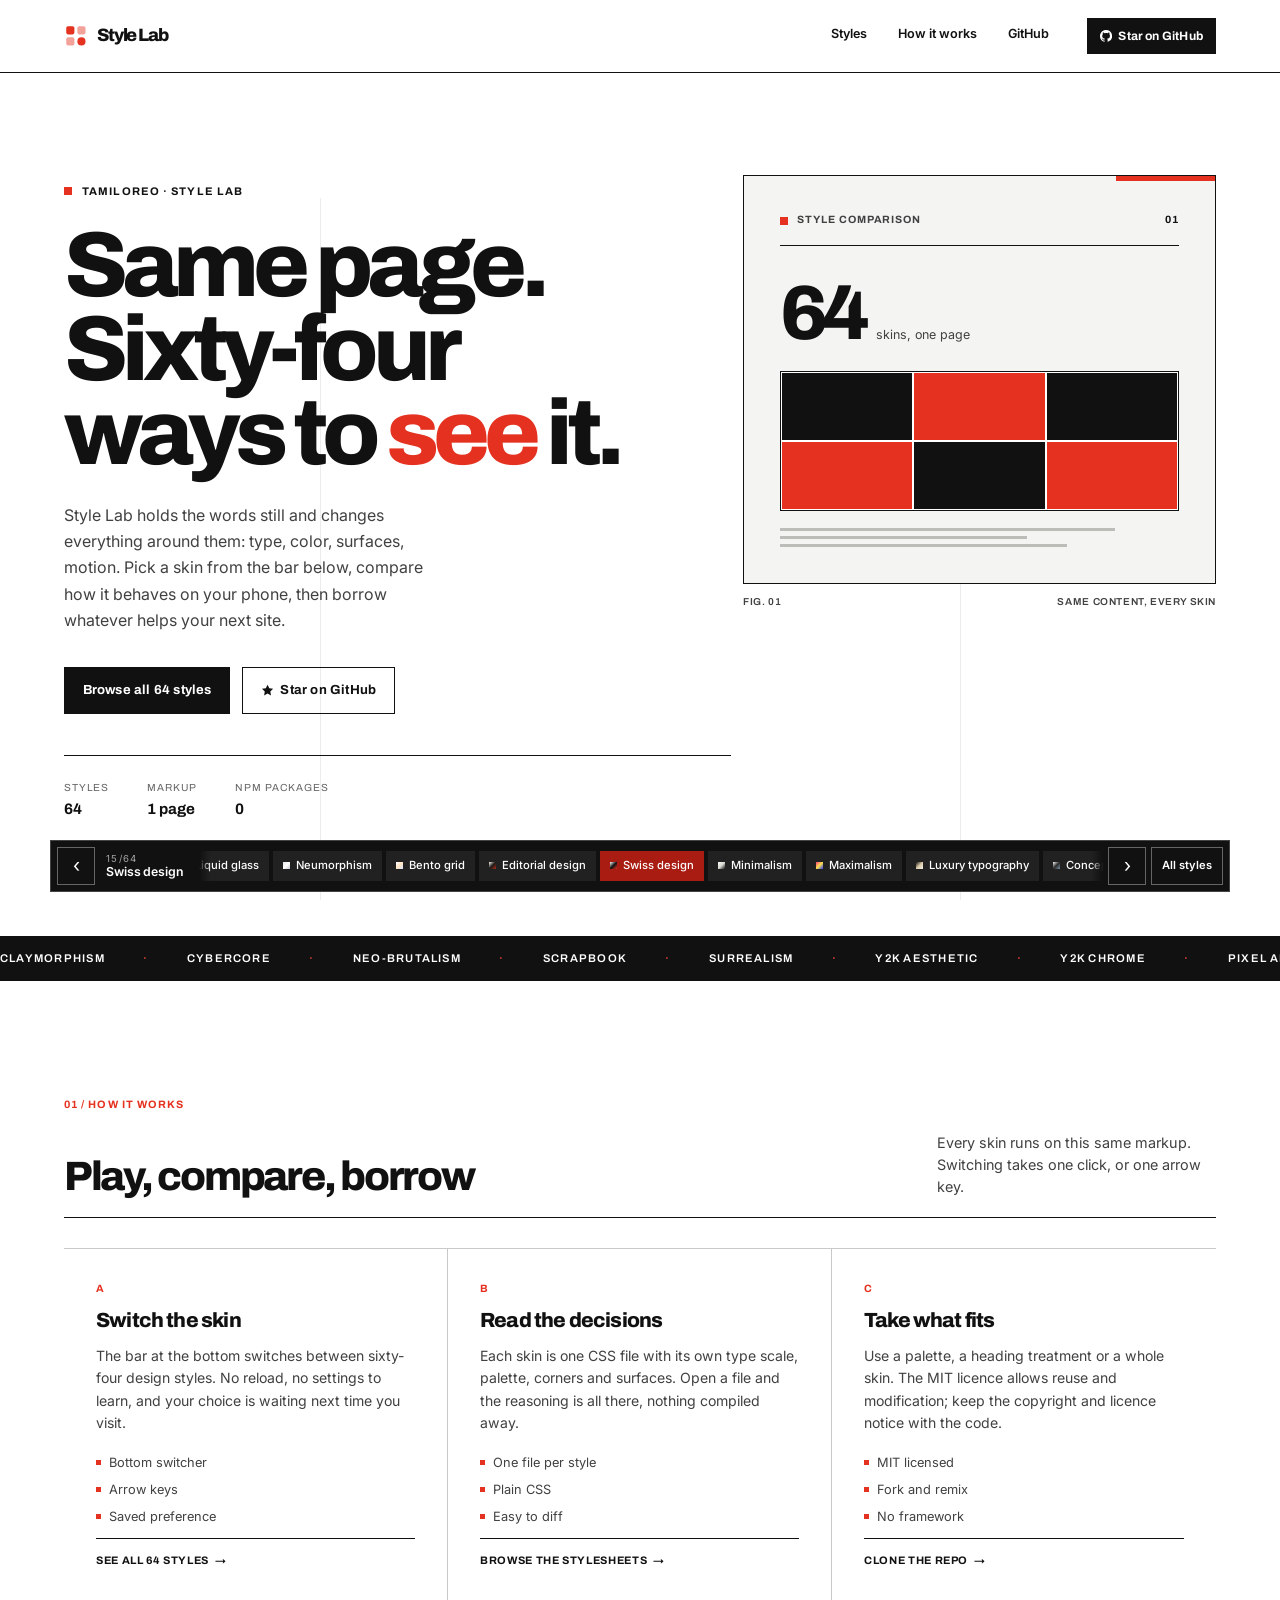
==== commit c0893c11: "Add twenty-two texture-led skins Every background style from the reference video is now a skin: felt" ====
--- a/public/index.html
+++ b/public/index.html
@@ -3,10 +3,10 @@
   <head>
     <meta charset="utf-8" />
     <meta name="viewport" content="width=device-width, initial-scale=1" />
-    <title>Style Lab by TamiloreO: one page in forty-two styles</title>
+    <title>Style Lab by TamiloreO: one page in sixty-four styles</title>
     <meta
       name="description"
-      content="Forty-two design styles applied to the same front page. Switch skins to compare type, color and layout, then borrow what works for your next site."
+      content="Sixty-four design styles applied to the same front page. Switch skins to compare type, color and layout, then borrow what works for your next site."
     />
     <link rel="canonical" href="https://tamiloreo.github.io/style-labs/" />
     <meta property="og:type" content="website" />
@@ -14,21 +14,21 @@
     <meta property="og:title" content="Style Lab by TamiloreO" />
     <meta
       property="og:description"
-      content="One page, forty-two design styles. Compare them and find ideas for your next site."
+      content="One page, sixty-four design styles. Compare them and find ideas for your next site."
     />
     <meta name="twitter:card" content="summary" />
     <meta name="twitter:title" content="TamiloreO’s Style Lab" />
-    <meta name="twitter:description" content="One page, forty-two styles. Play, compare, and find a direction for your next site." />
+    <meta name="twitter:description" content="One page, sixty-four styles. Play, compare, and find a direction for your next site." />
     <meta property="og:site_name" content="TamiloreO’s Style Lab" />
     <meta name="theme-color" content="#ffffff" />
     <link rel="preconnect" href="https://fonts.googleapis.com" />
     <link rel="preconnect" href="https://fonts.gstatic.com" crossorigin />
     <link rel="icon" href="favicon.svg" type="image/svg+xml" />
-    <link rel="stylesheet" href="styles/base.css?v=1252e01da7" />
-    <script src="boot.js?v=1252e01da7"></script>
-    <script src="registry.js?v=1252e01da7"></script>
-    <noscript><link rel="stylesheet" href="styles/swiss.css?v=1252e01da7" /></noscript>
-    <link rel="stylesheet" href="styles/controls.css?v=1252e01da7" />
+    <link rel="stylesheet" href="styles/base.css?v=37f278ae9c" />
+    <script src="boot.js?v=37f278ae9c"></script>
+    <script src="registry.js?v=37f278ae9c"></script>
+    <noscript><link rel="stylesheet" href="styles/swiss.css?v=37f278ae9c" /></noscript>
+    <link rel="stylesheet" href="styles/controls.css?v=37f278ae9c" />
   </head>
   <body>
     <a class="skip-link" href="#main">Skip to content</a>
@@ -95,7 +95,7 @@
           </p>
           <h1 class="hero__title">
             <span class="hl"><span class="hw">Same</span> <span class="hw">page.</span></span>
-            <span class="hl"><span class="hw"><span class="no-break">Forty-two</span></span> <span class="hw">ways</span></span>
+            <span class="hl"><span class="hw"><span class="no-break">Sixty-four</span></span> <span class="hw">ways</span></span>
             <span class="hl"><span class="hw">to</span> <em>see</em> <span class="hw">it.</span></span>
           </h1>
           <p class="hero__lede">
@@ -104,7 +104,7 @@
             phone, then borrow whatever helps your next site.
           </p>
           <div class="hero__actions">
-            <button class="btn" type="button" data-open-sheet>Browse all 42 styles</button>
+            <button class="btn" type="button" data-open-sheet>Browse all 64 styles</button>
             <a
               class="btn btn--ghost"
               href="https://github.com/TamiloreO/style-labs"
@@ -118,7 +118,7 @@
             </a>
           </div>
           <dl class="hero__meta">
-            <div><dt>Styles</dt><dd>42</dd></div>
+            <div><dt>Styles</dt><dd>64</dd></div>
             <div><dt>Markup</dt><dd>1 page</dd></div>
             <div><dt>npm packages</dt><dd>0</dd></div>
           </dl>
@@ -133,7 +133,7 @@
                 <span class="art__num">01</span>
               </div>
               <div class="art__stat">
-                <b>42</b>
+                <b>64</b>
                 <span>skins, one page</span>
               </div>
               <div class="art__bars" aria-hidden="true">
@@ -203,6 +203,28 @@
             <span>Banknote engraving</span><i aria-hidden="true">·</i>
             <span>Card catalogue</span><i aria-hidden="true">·</i>
             <span>Timetable grid</span><i aria-hidden="true">·</i>
+            <span>Felt texture</span><i aria-hidden="true">·</i>
+            <span>Fluted glass</span><i aria-hidden="true">·</i>
+            <span>Thermal gradients</span><i aria-hidden="true">·</i>
+            <span>Water ripples</span><i aria-hidden="true">·</i>
+            <span>Speckled graphite</span><i aria-hidden="true">·</i>
+            <span>Single-hue landscape</span><i aria-hidden="true">·</i>
+            <span>Blueprint grids</span><i aria-hidden="true">·</i>
+            <span>Halftone</span><i aria-hidden="true">·</i>
+            <span>Grainy gradients</span><i aria-hidden="true">·</i>
+            <span>Grass texture</span><i aria-hidden="true">·</i>
+            <span>Dithered images</span><i aria-hidden="true">·</i>
+            <span>Paper texture</span><i aria-hidden="true">·</i>
+            <span>Contour lines</span><i aria-hidden="true">·</i>
+            <span>Cloud sky</span><i aria-hidden="true">·</i>
+            <span>Pixel mosaics</span><i aria-hidden="true">·</i>
+            <span>Lens distortion</span><i aria-hidden="true">·</i>
+            <span>Stippled gradients</span><i aria-hidden="true">·</i>
+            <span>Square-dot grids</span><i aria-hidden="true">·</i>
+            <span>Blurred photos</span><i aria-hidden="true">·</i>
+            <span>Iridescent shapes</span><i aria-hidden="true">·</i>
+            <span>Impressionist paintings</span><i aria-hidden="true">·</i>
+            <span>ASCII and pixels</span><i aria-hidden="true">·</i>
           </div>
           <div class="ticker__group">
             <span>Claymorphism</span><i aria-hidden="true">·</i>
@@ -247,6 +269,28 @@
             <span>Banknote engraving</span><i aria-hidden="true">·</i>
             <span>Card catalogue</span><i aria-hidden="true">·</i>
             <span>Timetable grid</span><i aria-hidden="true">·</i>
+            <span>Felt texture</span><i aria-hidden="true">·</i>
+            <span>Fluted glass</span><i aria-hidden="true">·</i>
+            <span>Thermal gradients</span><i aria-hidden="true">·</i>
+            <span>Water ripples</span><i aria-hidden="true">·</i>
+            <span>Speckled graphite</span><i aria-hidden="true">·</i>
+            <span>Single-hue landscape</span><i aria-hidden="true">·</i>
+            <span>Blueprint grids</span><i aria-hidden="true">·</i>
+            <span>Halftone</span><i aria-hidden="true">·</i>
+            <span>Grainy gradients</span><i aria-hidden="true">·</i>
+            <span>Grass texture</span><i aria-hidden="true">·</i>
+            <span>Dithered images</span><i aria-hidden="true">·</i>
+            <span>Paper texture</span><i aria-hidden="true">·</i>
+            <span>Contour lines</span><i aria-hidden="true">·</i>
+            <span>Cloud sky</span><i aria-hidden="true">·</i>
+            <span>Pixel mosaics</span><i aria-hidden="true">·</i>
+            <span>Lens distortion</span><i aria-hidden="true">·</i>
+            <span>Stippled gradients</span><i aria-hidden="true">·</i>
+            <span>Square-dot grids</span><i aria-hidden="true">·</i>
+            <span>Blurred photos</span><i aria-hidden="true">·</i>
+            <span>Iridescent shapes</span><i aria-hidden="true">·</i>
+            <span>Impressionist paintings</span><i aria-hidden="true">·</i>
+            <span>ASCII and pixels</span><i aria-hidden="true">·</i>
           </div>
         </div>
       </section>
@@ -267,7 +311,7 @@
             <span class="card__index">A</span>
             <h3 class="card__title">Switch the skin</h3>
             <p class="card__body">
-              The bar at the bottom switches between forty-two design styles. No reload, no
+              The bar at the bottom switches between sixty-four design styles. No reload, no
               settings to learn, and your choice is waiting next time you visit.
             </p>
             <ul class="card__list">
@@ -276,7 +320,7 @@
               <li>Saved preference</li>
             </ul>
             <a class="card__link" href="#style-rail" data-open-sheet>
-              See all 42 styles <span aria-hidden="true">→</span>
+              See all 64 styles <span aria-hidden="true">→</span>
             </a>
           </article>
 
@@ -339,8 +383,8 @@
         <div class="bento">
           <article class="tile tile--wide">
             <p class="tile__label">Styles in the lab</p>
-            <p class="tile__figure">42</p>
-            <p class="tile__note">All 42 skins, one click apart.</p>
+            <p class="tile__figure">64</p>
+            <p class="tile__note">All 64 skins, one click apart.</p>
           </article>
           <article class="tile">
             <p class="tile__label">Shared markup</p>
@@ -430,7 +474,7 @@
         </button>
 
         <div class="switcher__current" aria-live="polite" aria-atomic="true">
-          <span class="switcher__count" id="style-count">01/42</span>
+          <span class="switcher__count" id="style-count">01/64</span>
           <span class="switcher__name" id="style-name">Swiss design</span>
         </div>
 
@@ -452,7 +496,7 @@
         <header class="sheet__head">
           <div>
             <p class="sheet__eyebrow">TamiloreO · Style Lab</p>
-            <h2 class="sheet__title" id="sheet-title">Forty-two directions, one page</h2>
+            <h2 class="sheet__title" id="sheet-title">Sixty-four directions, one page</h2>
           </div>
           <button class="sheet__close" type="button" data-close-sheet aria-label="Close style list">×</button>
         </header>
@@ -474,8 +518,8 @@
       </div>
     </div>
 
-    <script src="app.js?v=1252e01da7" defer></script>
-    <script src="ripple.js?v=1252e01da7" defer></script>
-    <script src="stage.js?v=1252e01da7" defer></script>
+    <script src="app.js?v=37f278ae9c" defer></script>
+    <script src="ripple.js?v=37f278ae9c" defer></script>
+    <script src="stage.js?v=37f278ae9c" defer></script>
   </body>
 </html>
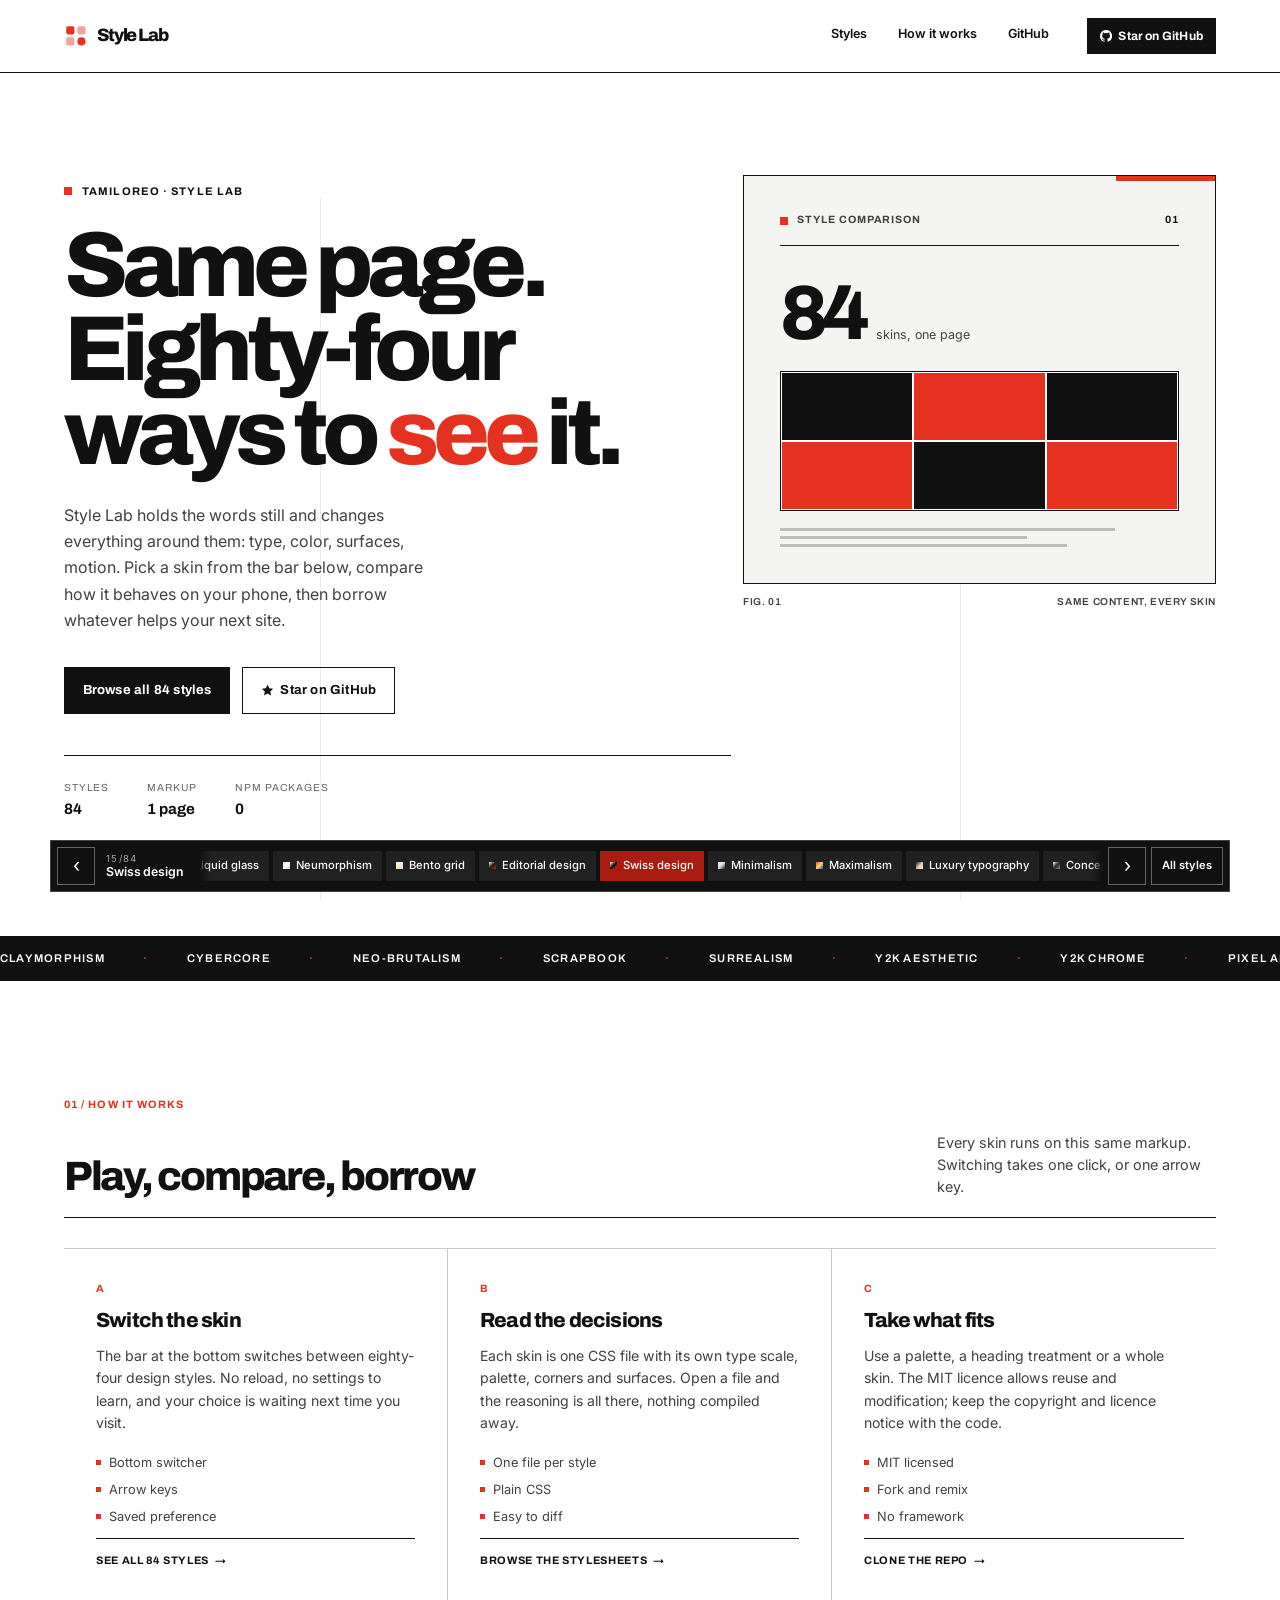
==== commit 05b11c96: "Add twenty classic graphic directions Add every direction from the latest reference reel as its own " ====
--- a/public/index.html
+++ b/public/index.html
@@ -3,10 +3,10 @@
   <head>
     <meta charset="utf-8" />
     <meta name="viewport" content="width=device-width, initial-scale=1" />
-    <title>Style Lab by TamiloreO: one page in sixty-four styles</title>
+    <title>Style Lab by TamiloreO: one page in eighty-four styles</title>
     <meta
       name="description"
-      content="Sixty-four design styles applied to the same front page. Switch skins to compare type, color and layout, then borrow what works for your next site."
+      content="Eighty-four design styles applied to the same front page. Switch skins to compare type, color and layout, then borrow what works for your next site."
     />
     <link rel="canonical" href="https://tamiloreo.github.io/style-labs/" />
     <meta property="og:type" content="website" />
@@ -14,21 +14,21 @@
     <meta property="og:title" content="Style Lab by TamiloreO" />
     <meta
       property="og:description"
-      content="One page, sixty-four design styles. Compare them and find ideas for your next site."
+      content="One page, eighty-four design styles. Compare them and find ideas for your next site."
     />
     <meta name="twitter:card" content="summary" />
     <meta name="twitter:title" content="TamiloreO’s Style Lab" />
-    <meta name="twitter:description" content="One page, sixty-four styles. Play, compare, and find a direction for your next site." />
+    <meta name="twitter:description" content="One page, eighty-four styles. Play, compare, and find a direction for your next site." />
     <meta property="og:site_name" content="TamiloreO’s Style Lab" />
     <meta name="theme-color" content="#ffffff" />
     <link rel="preconnect" href="https://fonts.googleapis.com" />
     <link rel="preconnect" href="https://fonts.gstatic.com" crossorigin />
     <link rel="icon" href="favicon.svg" type="image/svg+xml" />
-    <link rel="stylesheet" href="styles/base.css?v=37f278ae9c" />
-    <script src="boot.js?v=37f278ae9c"></script>
-    <script src="registry.js?v=37f278ae9c"></script>
-    <noscript><link rel="stylesheet" href="styles/swiss.css?v=37f278ae9c" /></noscript>
-    <link rel="stylesheet" href="styles/controls.css?v=37f278ae9c" />
+    <link rel="stylesheet" href="styles/base.css?v=42f1429597" />
+    <script src="boot.js?v=42f1429597"></script>
+    <script src="registry.js?v=42f1429597"></script>
+    <noscript><link rel="stylesheet" href="styles/swiss.css?v=42f1429597" /></noscript>
+    <link id="controls-sheet" rel="stylesheet" href="styles/controls.css?v=42f1429597" />
   </head>
   <body>
     <a class="skip-link" href="#main">Skip to content</a>
@@ -95,7 +95,7 @@
           </p>
           <h1 class="hero__title">
             <span class="hl"><span class="hw">Same</span> <span class="hw">page.</span></span>
-            <span class="hl"><span class="hw"><span class="no-break">Sixty-four</span></span> <span class="hw">ways</span></span>
+            <span class="hl"><span class="hw"><span class="no-break">Eighty-four</span></span> <span class="hw">ways</span></span>
             <span class="hl"><span class="hw">to</span> <em>see</em> <span class="hw">it.</span></span>
           </h1>
           <p class="hero__lede">
@@ -104,7 +104,7 @@
             phone, then borrow whatever helps your next site.
           </p>
           <div class="hero__actions">
-            <button class="btn" type="button" data-open-sheet>Browse all 64 styles</button>
+            <button class="btn" type="button" data-open-sheet>Browse all 84 styles</button>
             <a
               class="btn btn--ghost"
               href="https://github.com/TamiloreO/style-labs"
@@ -118,7 +118,7 @@
             </a>
           </div>
           <dl class="hero__meta">
-            <div><dt>Styles</dt><dd>64</dd></div>
+            <div><dt>Styles</dt><dd>84</dd></div>
             <div><dt>Markup</dt><dd>1 page</dd></div>
             <div><dt>npm packages</dt><dd>0</dd></div>
           </dl>
@@ -133,7 +133,7 @@
                 <span class="art__num">01</span>
               </div>
               <div class="art__stat">
-                <b>64</b>
+                <b>84</b>
                 <span>skins, one page</span>
               </div>
               <div class="art__bars" aria-hidden="true">
@@ -155,6 +155,7 @@
             <button class="art__zoom-btn art__zoom-btn--text" type="button" data-art-zoom="reset">Reset</button>
           </div>
           <figcaption>Fig. 01 <span>Same content, every skin</span></figcaption>
+          <p class="image-credit" id="image-credit" hidden></p>
         </figure>
       </section>
 
@@ -225,6 +226,26 @@
             <span>Iridescent shapes</span><i aria-hidden="true">·</i>
             <span>Impressionist paintings</span><i aria-hidden="true">·</i>
             <span>ASCII and pixels</span><i aria-hidden="true">·</i>
+            <span>Y2K Sony ads</span><i aria-hidden="true">·</i>
+            <span>Mexico 68 optical art</span><i aria-hidden="true">·</i>
+            <span>Nagel-inspired pop</span><i aria-hidden="true">·</i>
+            <span>NASA graphics manual</span><i aria-hidden="true">·</i>
+            <span>Googie signs</span><i aria-hidden="true">·</i>
+            <span>Psychedelic pop ads</span><i aria-hidden="true">·</i>
+            <span>Rams / Braun</span><i aria-hidden="true">·</i>
+            <span>VHS tape covers</span><i aria-hidden="true">·</i>
+            <span>Dark Deco</span><i aria-hidden="true">·</i>
+            <span>Jet-age airline posters</span><i aria-hidden="true">·</i>
+            <span>Sato-inspired gradients</span><i aria-hidden="true">·</i>
+            <span>Y2K clear plastic</span><i aria-hidden="true">·</i>
+            <span>French Open posters</span><i aria-hidden="true">·</i>
+            <span>Vintage matchbooks</span><i aria-hidden="true">·</i>
+            <span>Mission control rooms</span><i aria-hidden="true">·</i>
+            <span>One-colour perfume ads</span><i aria-hidden="true">·</i>
+            <span>Italian futurism ads</span><i aria-hidden="true">·</i>
+            <span>Annual report covers</span><i aria-hidden="true">·</i>
+            <span>50s Fortune covers</span><i aria-hidden="true">·</i>
+            <span>Moody corporate futurism</span><i aria-hidden="true">·</i>
           </div>
           <div class="ticker__group">
             <span>Claymorphism</span><i aria-hidden="true">·</i>
@@ -291,6 +312,26 @@
             <span>Iridescent shapes</span><i aria-hidden="true">·</i>
             <span>Impressionist paintings</span><i aria-hidden="true">·</i>
             <span>ASCII and pixels</span><i aria-hidden="true">·</i>
+            <span>Y2K Sony ads</span><i aria-hidden="true">·</i>
+            <span>Mexico 68 optical art</span><i aria-hidden="true">·</i>
+            <span>Nagel-inspired pop</span><i aria-hidden="true">·</i>
+            <span>NASA graphics manual</span><i aria-hidden="true">·</i>
+            <span>Googie signs</span><i aria-hidden="true">·</i>
+            <span>Psychedelic pop ads</span><i aria-hidden="true">·</i>
+            <span>Rams / Braun</span><i aria-hidden="true">·</i>
+            <span>VHS tape covers</span><i aria-hidden="true">·</i>
+            <span>Dark Deco</span><i aria-hidden="true">·</i>
+            <span>Jet-age airline posters</span><i aria-hidden="true">·</i>
+            <span>Sato-inspired gradients</span><i aria-hidden="true">·</i>
+            <span>Y2K clear plastic</span><i aria-hidden="true">·</i>
+            <span>French Open posters</span><i aria-hidden="true">·</i>
+            <span>Vintage matchbooks</span><i aria-hidden="true">·</i>
+            <span>Mission control rooms</span><i aria-hidden="true">·</i>
+            <span>One-colour perfume ads</span><i aria-hidden="true">·</i>
+            <span>Italian futurism ads</span><i aria-hidden="true">·</i>
+            <span>Annual report covers</span><i aria-hidden="true">·</i>
+            <span>50s Fortune covers</span><i aria-hidden="true">·</i>
+            <span>Moody corporate futurism</span><i aria-hidden="true">·</i>
           </div>
         </div>
       </section>
@@ -311,7 +352,7 @@
             <span class="card__index">A</span>
             <h3 class="card__title">Switch the skin</h3>
             <p class="card__body">
-              The bar at the bottom switches between sixty-four design styles. No reload, no
+              The bar at the bottom switches between eighty-four design styles. No reload, no
               settings to learn, and your choice is waiting next time you visit.
             </p>
             <ul class="card__list">
@@ -320,7 +361,7 @@
               <li>Saved preference</li>
             </ul>
             <a class="card__link" href="#style-rail" data-open-sheet>
-              See all 64 styles <span aria-hidden="true">→</span>
+              See all 84 styles <span aria-hidden="true">→</span>
             </a>
           </article>
 
@@ -383,8 +424,8 @@
         <div class="bento">
           <article class="tile tile--wide">
             <p class="tile__label">Styles in the lab</p>
-            <p class="tile__figure">64</p>
-            <p class="tile__note">All 64 skins, one click apart.</p>
+            <p class="tile__figure">84</p>
+            <p class="tile__note">All 84 skins, one click apart.</p>
           </article>
           <article class="tile">
             <p class="tile__label">Shared markup</p>
@@ -474,7 +515,7 @@
         </button>
 
         <div class="switcher__current" aria-live="polite" aria-atomic="true">
-          <span class="switcher__count" id="style-count">01/64</span>
+          <span class="switcher__count" id="style-count">01/84</span>
           <span class="switcher__name" id="style-name">Swiss design</span>
         </div>
 
@@ -488,6 +529,7 @@
           All styles
         </button>
       </div>
+      <p class="style-status" id="style-status" role="status" aria-live="polite"></p>
     </nav>
 
     <div class="sheet" id="style-sheet" hidden>
@@ -496,7 +538,7 @@
         <header class="sheet__head">
           <div>
             <p class="sheet__eyebrow">TamiloreO · Style Lab</p>
-            <h2 class="sheet__title" id="sheet-title">Sixty-four directions, one page</h2>
+            <h2 class="sheet__title" id="sheet-title">Eighty-four directions, one page</h2>
           </div>
           <button class="sheet__close" type="button" data-close-sheet aria-label="Close style list">×</button>
         </header>
@@ -518,8 +560,8 @@
       </div>
     </div>
 
-    <script src="app.js?v=37f278ae9c" defer></script>
-    <script src="ripple.js?v=37f278ae9c" defer></script>
-    <script src="stage.js?v=37f278ae9c" defer></script>
+    <script src="app.js?v=42f1429597" defer></script>
+    <script src="ripple.js?v=42f1429597" defer></script>
+    <script src="stage.js?v=42f1429597" defer></script>
   </body>
 </html>
--- a/public/styles/controls.css
+++ b/public/styles/controls.css
@@ -1 +1 @@
-main > section:not(:first-of-type){content-visibility:auto;contain-intrinsic-size:auto 780px;}@media (prefers-reduced-motion:reduce){.chip,.style-card,.switcher__rail{scroll-behavior:auto;}}html{overflow-x:clip;}.hero > *,.section__head > *,.card,.tile,.closing__inner{min-width:0;}.hero__title,.card__title,.closing__title,.section__title{overflow-wrap:anywhere;}.chip{border-radius:var(--sw-radius);}.switcher__arrow{min-width:38px;min-height:38px;}.switcher__all{min-height:38px;}.switcher__rail{overscroll-behavior-x:contain;}.switcher__arrow:focus-visible,.switcher__all:focus-visible,.chip:focus-visible{outline-color:var(--sw-ink);outline-offset:2px;}.mobile-nav[hidden]{display:none !important;}.demo-note{grid-column:1 / -1;font:0.7rem/1.5 system-ui,sans-serif;opacity:0.65;margin:8px 0 0;}@media (max-width:820px){body{padding-bottom:calc(126px + env(safe-area-inset-bottom,0px));}html[data-style] .switcher__current{display:grid;}html[data-style] .switcher__all{display:inline-flex;align-items:center;justify-content:center;}.switcher{padding-inline:8px;}.switcher__bar{display:grid;grid-template-columns:38px minmax(0,1fr) 38px auto;gap:5px;border-radius:min(var(--sw-radius),18px);}.switcher__current{display:grid;min-width:0;max-width:none;grid-column:2;grid-row:1;}.switcher__count{font-size:0.6rem;}.switcher__name{font-size:0.8rem;}#prev-style{grid-column:1;grid-row:1;}#next-style{grid-column:3;grid-row:1;}.switcher__all{grid-column:4;grid-row:1;}.switcher__rail{grid-column:1 / -1;grid-row:2;width:100%;min-width:0;padding-block:3px;mask-image:none;}.chip{min-height:34px;}.sheet__panel{max-height:86dvh;padding-bottom:calc(22px + env(safe-area-inset-bottom,0px));}}@media (max-width:480px){.hero{gap:28px;}.hero__actions .btn,.closing__actions .btn{max-width:100%;}.quote__cite{align-items:flex-start;text-align:left;}.quote__cite b{display:block;}.style-card{min-width:0;}.sheet__grid{grid-template-columns:repeat(2,minmax(0,1fr));}.style-card__name{font-size:0.85rem;}.style-card__meta{font-size:0.62rem;}}@media (max-width:640px){.hero__meta{display:grid;grid-template-columns:repeat(2,minmax(0,1fr));gap:12px 14px;}.hero__meta div{min-width:0;flex:none;}.hero__meta dt,.hero__meta dd{overflow-wrap:anywhere;}}
+main > section:not(:first-of-type){content-visibility:auto;contain-intrinsic-size:auto 780px;}@media (prefers-reduced-motion:reduce){.chip,.style-card,.switcher__rail{scroll-behavior:auto;}}html{overflow-x:clip;}.hero > *,.section__head > *,.card,.tile,.closing__inner{min-width:0;}.hero__title,.card__title,.closing__title,.section__title{overflow-wrap:anywhere;}.chip{border-radius:var(--sw-radius);}.switcher__arrow{min-width:38px;min-height:38px;}.switcher__all{min-height:38px;}.switcher__rail{overscroll-behavior-x:contain;}.switcher__arrow:focus-visible,.switcher__all:focus-visible,.chip:focus-visible{outline-color:var(--sw-ink);outline-offset:2px;}.mobile-nav[hidden]{display:none !important;}.demo-note{grid-column:1 / -1;font:0.7rem/1.5 system-ui,sans-serif;opacity:0.65;margin:8px 0 0;}@media (max-width:820px){body{padding-bottom:calc(126px + env(safe-area-inset-bottom,0px));}html[data-style] .switcher__current{display:grid;}html[data-style] .switcher__all{display:inline-flex;align-items:center;justify-content:center;}.switcher{padding-inline:8px;}.switcher__bar{display:grid;grid-template-columns:38px minmax(0,1fr) 38px auto;gap:5px;border-radius:min(var(--sw-radius),18px);}.switcher__current{display:grid;min-width:0;max-width:none;grid-column:2;grid-row:1;}.switcher__count{font-size:0.6rem;}.switcher__name{font-size:0.8rem;}#prev-style{grid-column:1;grid-row:1;}#next-style{grid-column:3;grid-row:1;}.switcher__all{grid-column:4;grid-row:1;}.switcher__rail{grid-column:1 / -1;grid-row:2;width:100%;min-width:0;padding-block:3px;mask-image:none;}.chip{min-height:34px;}.sheet__panel{max-height:86dvh;padding-bottom:calc(22px + env(safe-area-inset-bottom,0px));}}@media (max-width:480px){.hero{gap:28px;}.hero__actions .btn,.closing__actions .btn{max-width:100%;}.quote__cite{align-items:flex-start;text-align:left;}.quote__cite b{display:block;}.style-card{min-width:0;}.sheet__grid{grid-template-columns:repeat(2,minmax(0,1fr));}.style-card__name{font-size:0.85rem;}.style-card__meta{font-size:0.62rem;}}@media (max-width:640px){.hero__meta{display:grid;grid-template-columns:repeat(2,minmax(0,1fr));gap:12px 14px;}.hero__meta div{min-width:0;flex:none;}.hero__meta dt,.hero__meta dd{overflow-wrap:anywhere;}}.image-credit{margin:12px 0 0;padding:10px 12px;background:var(--bg);color:var(--ink);font:0.75rem/1.6 system-ui,sans-serif;text-transform:none;letter-spacing:normal;overflow-wrap:anywhere;}.image-credit[hidden]{display:none !important;}.image-credit a{color:inherit;text-decoration:underline;text-underline-offset:2px;}.style-status{margin:6px 0 0;padding:6px 12px;border-radius:4px;background:var(--sw-bg);color:var(--sw-ink);font:0.75rem/1.5 system-ui,sans-serif;}.style-status:empty{display:none;}
